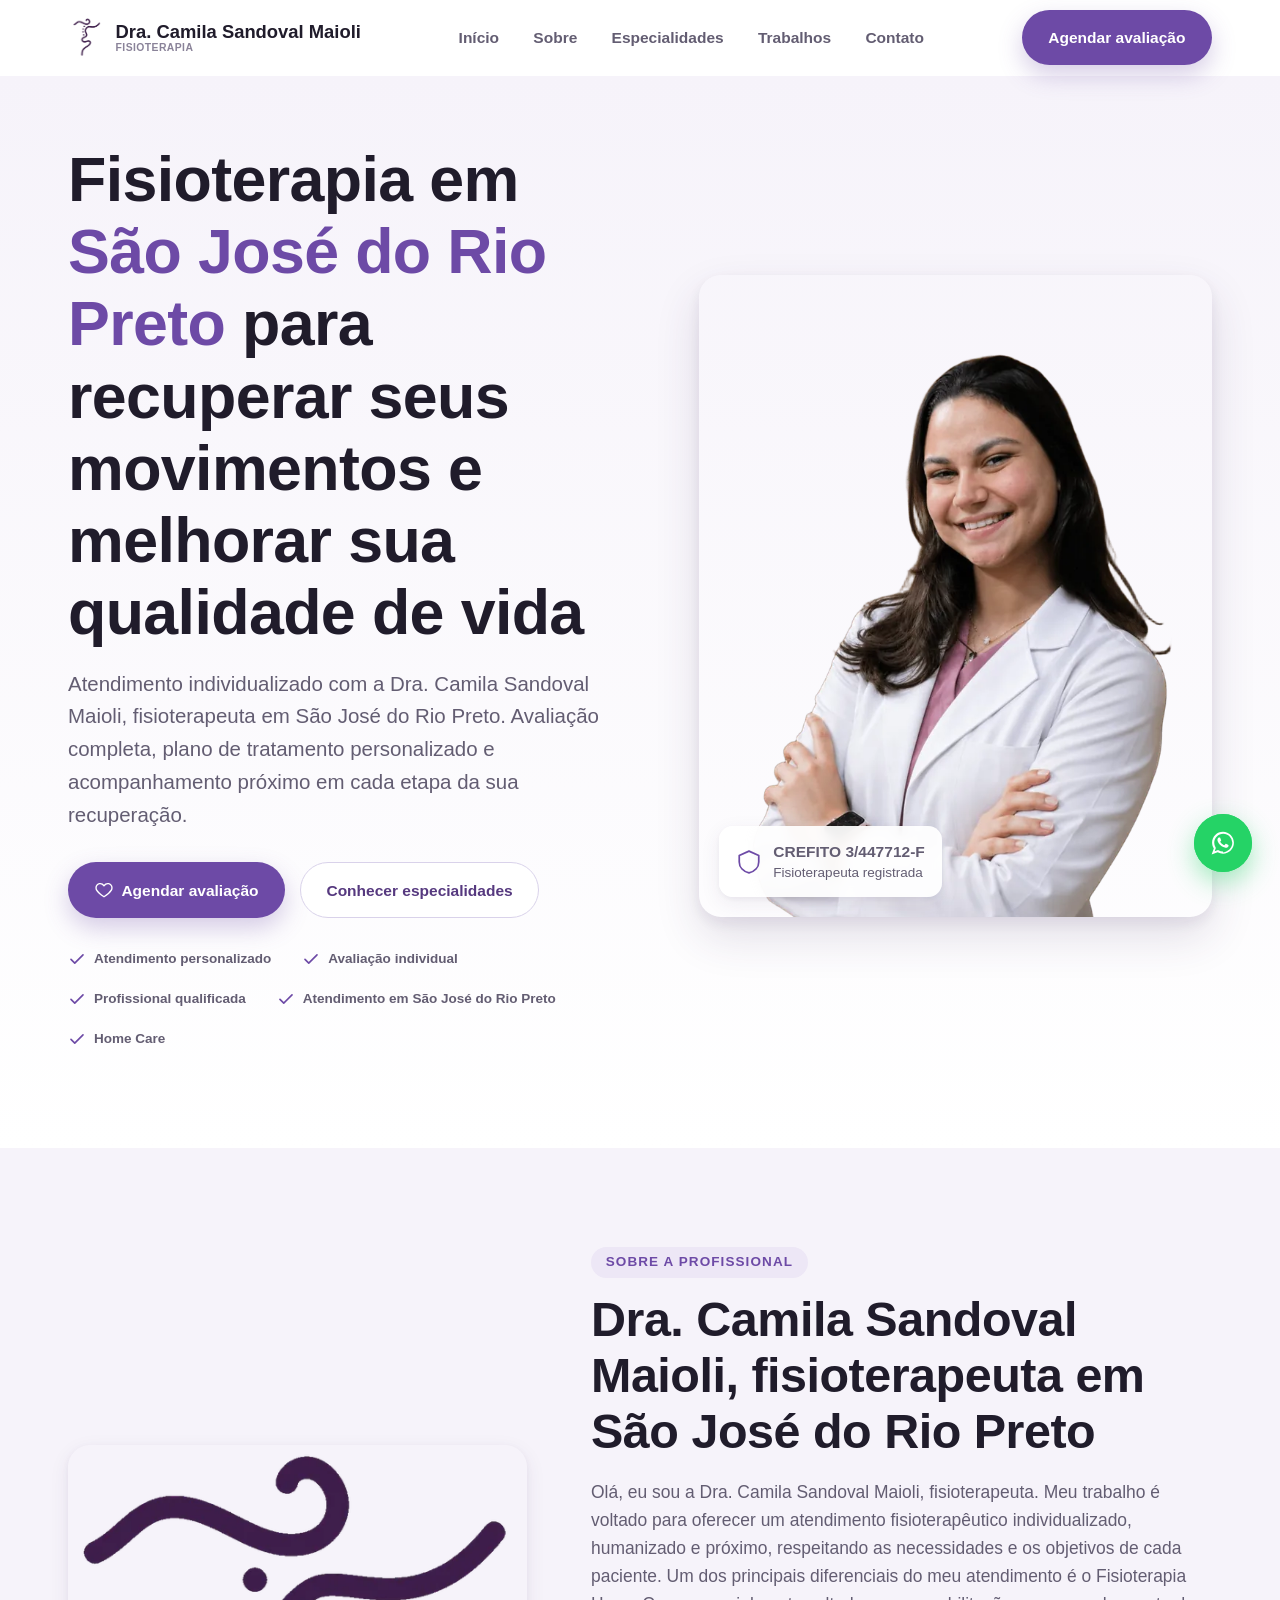
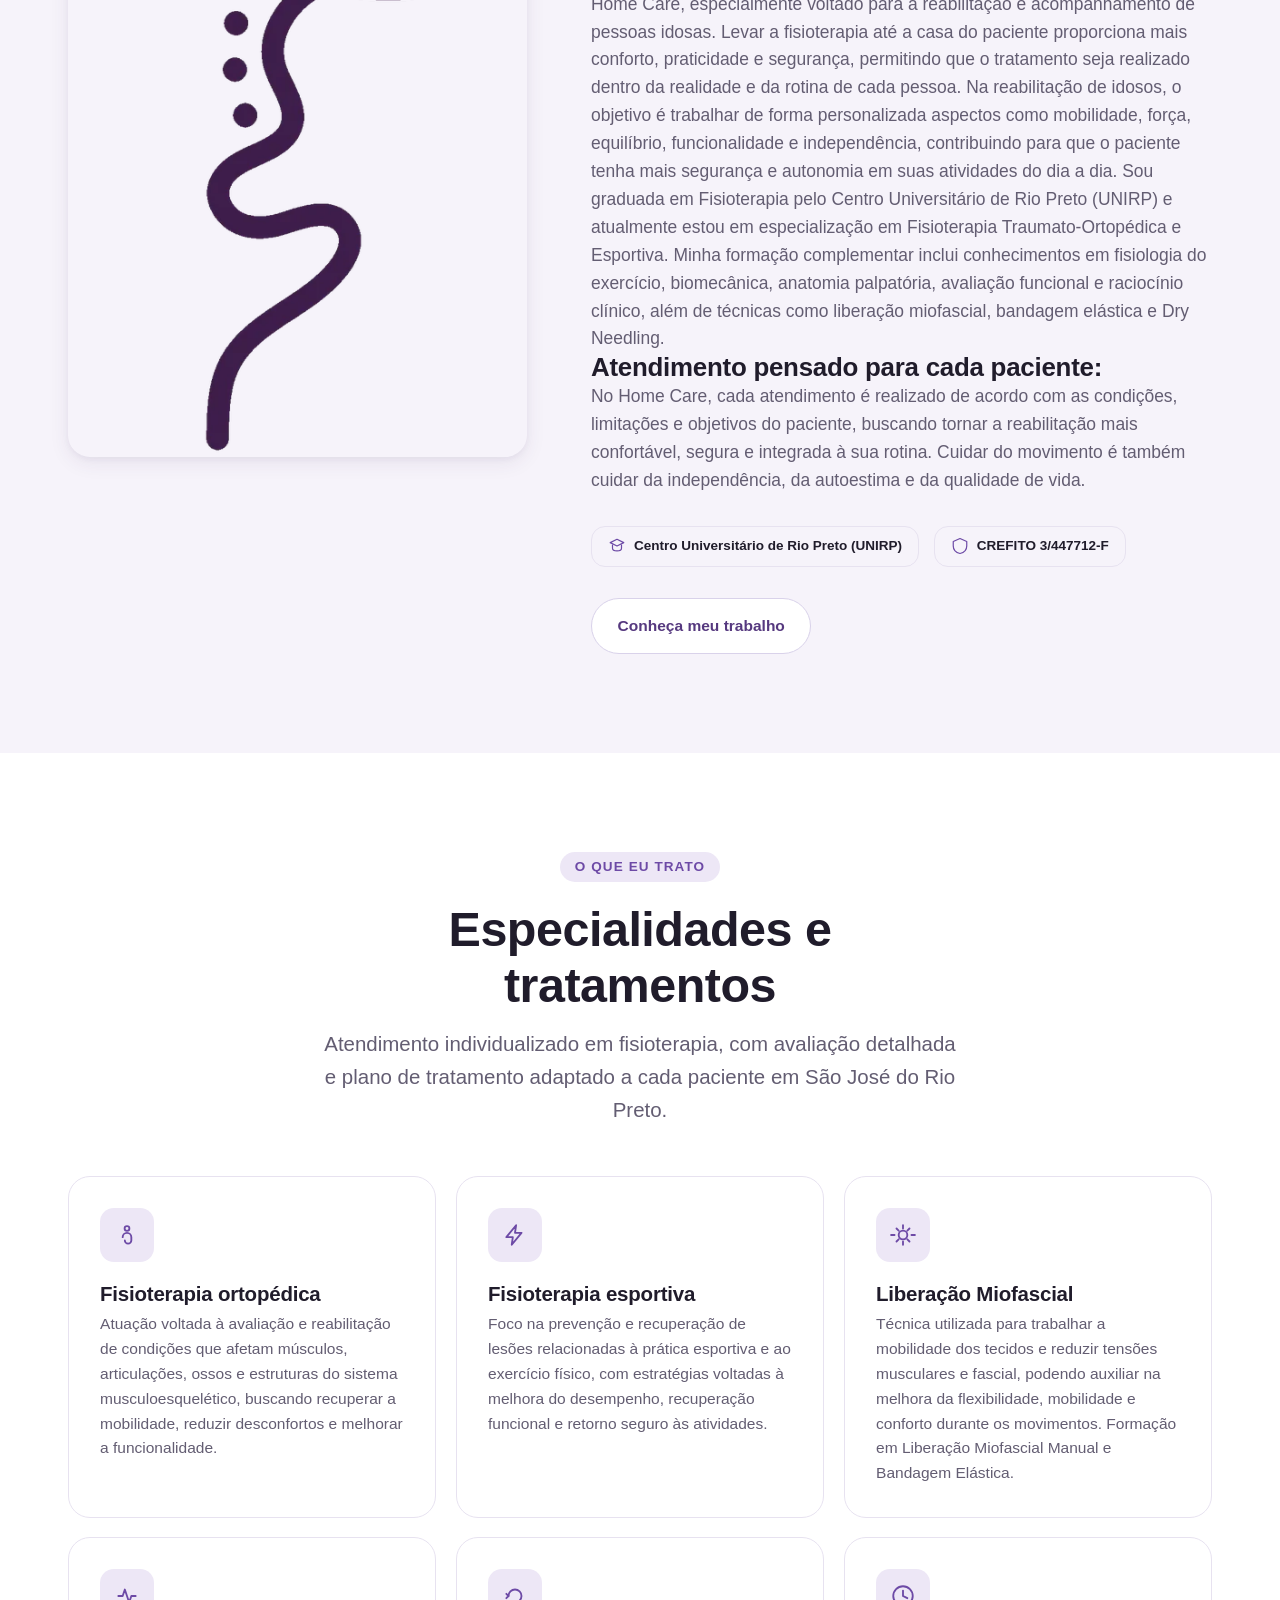
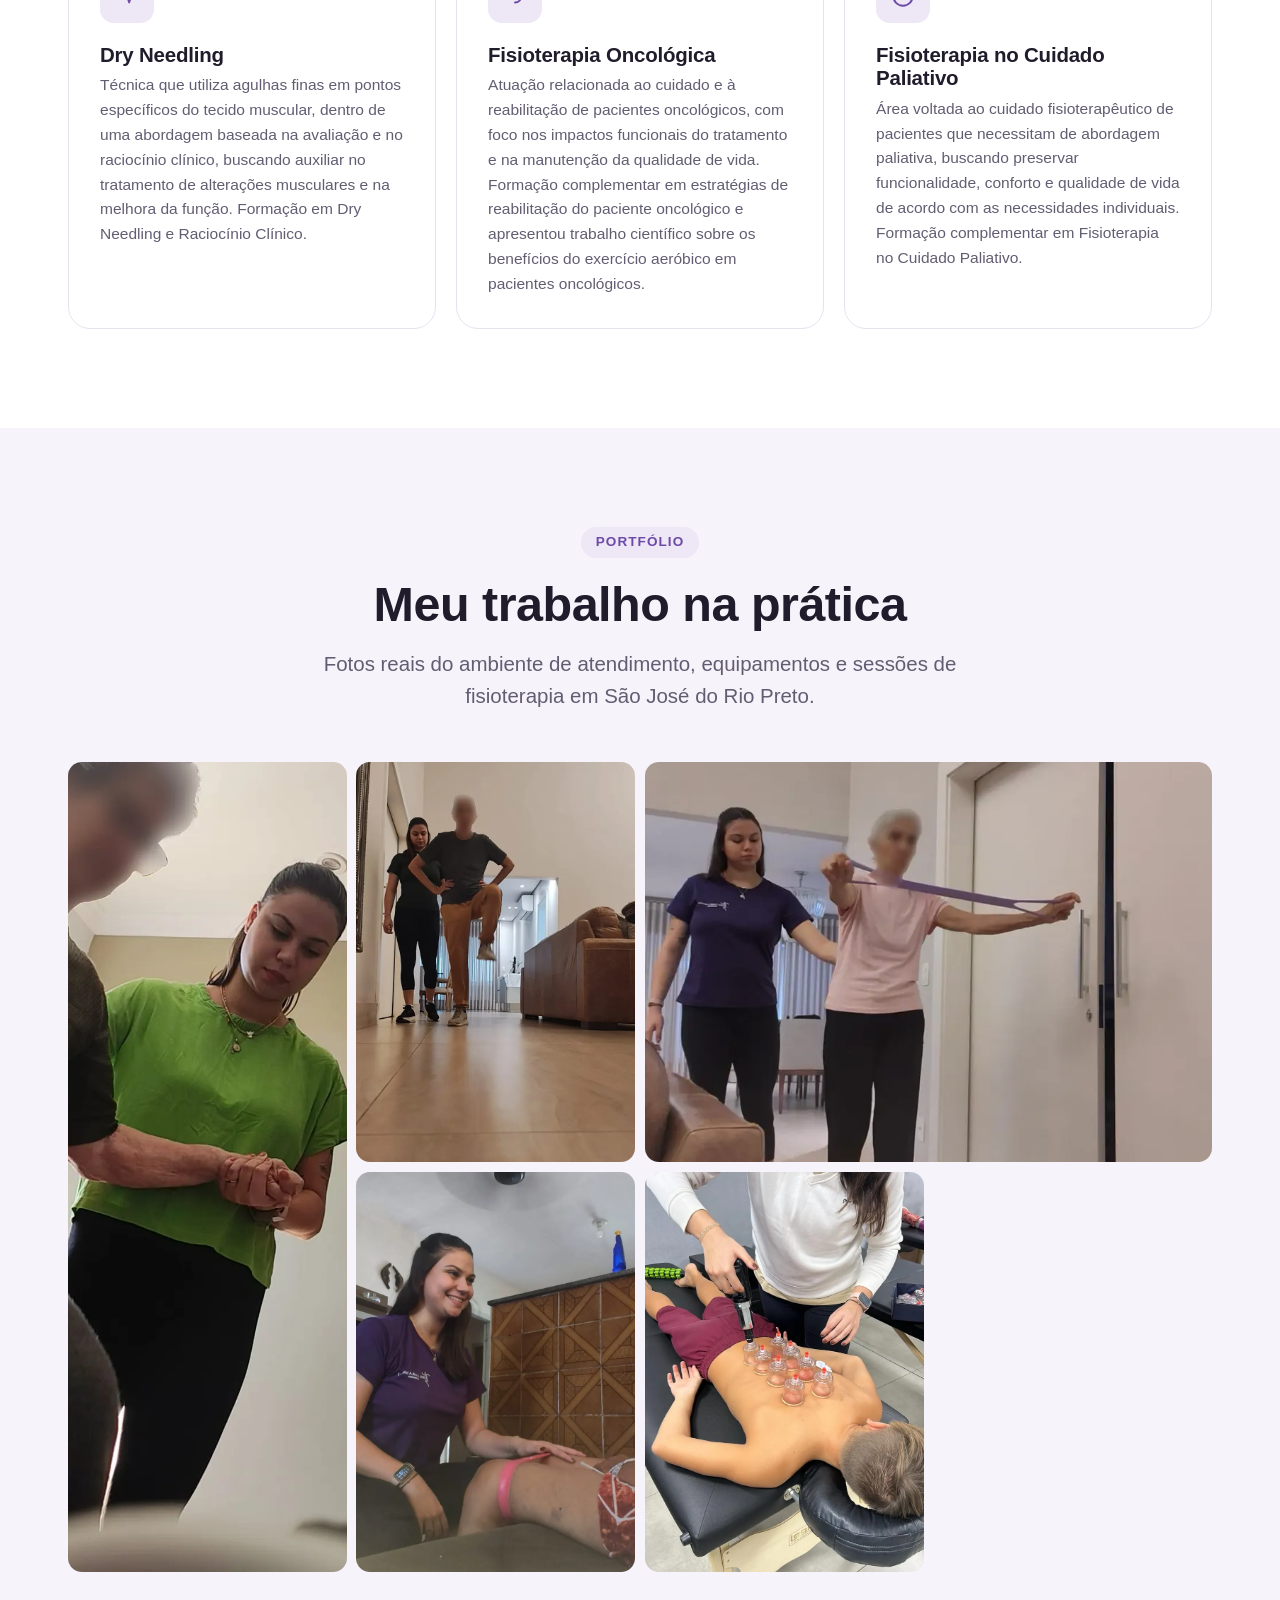
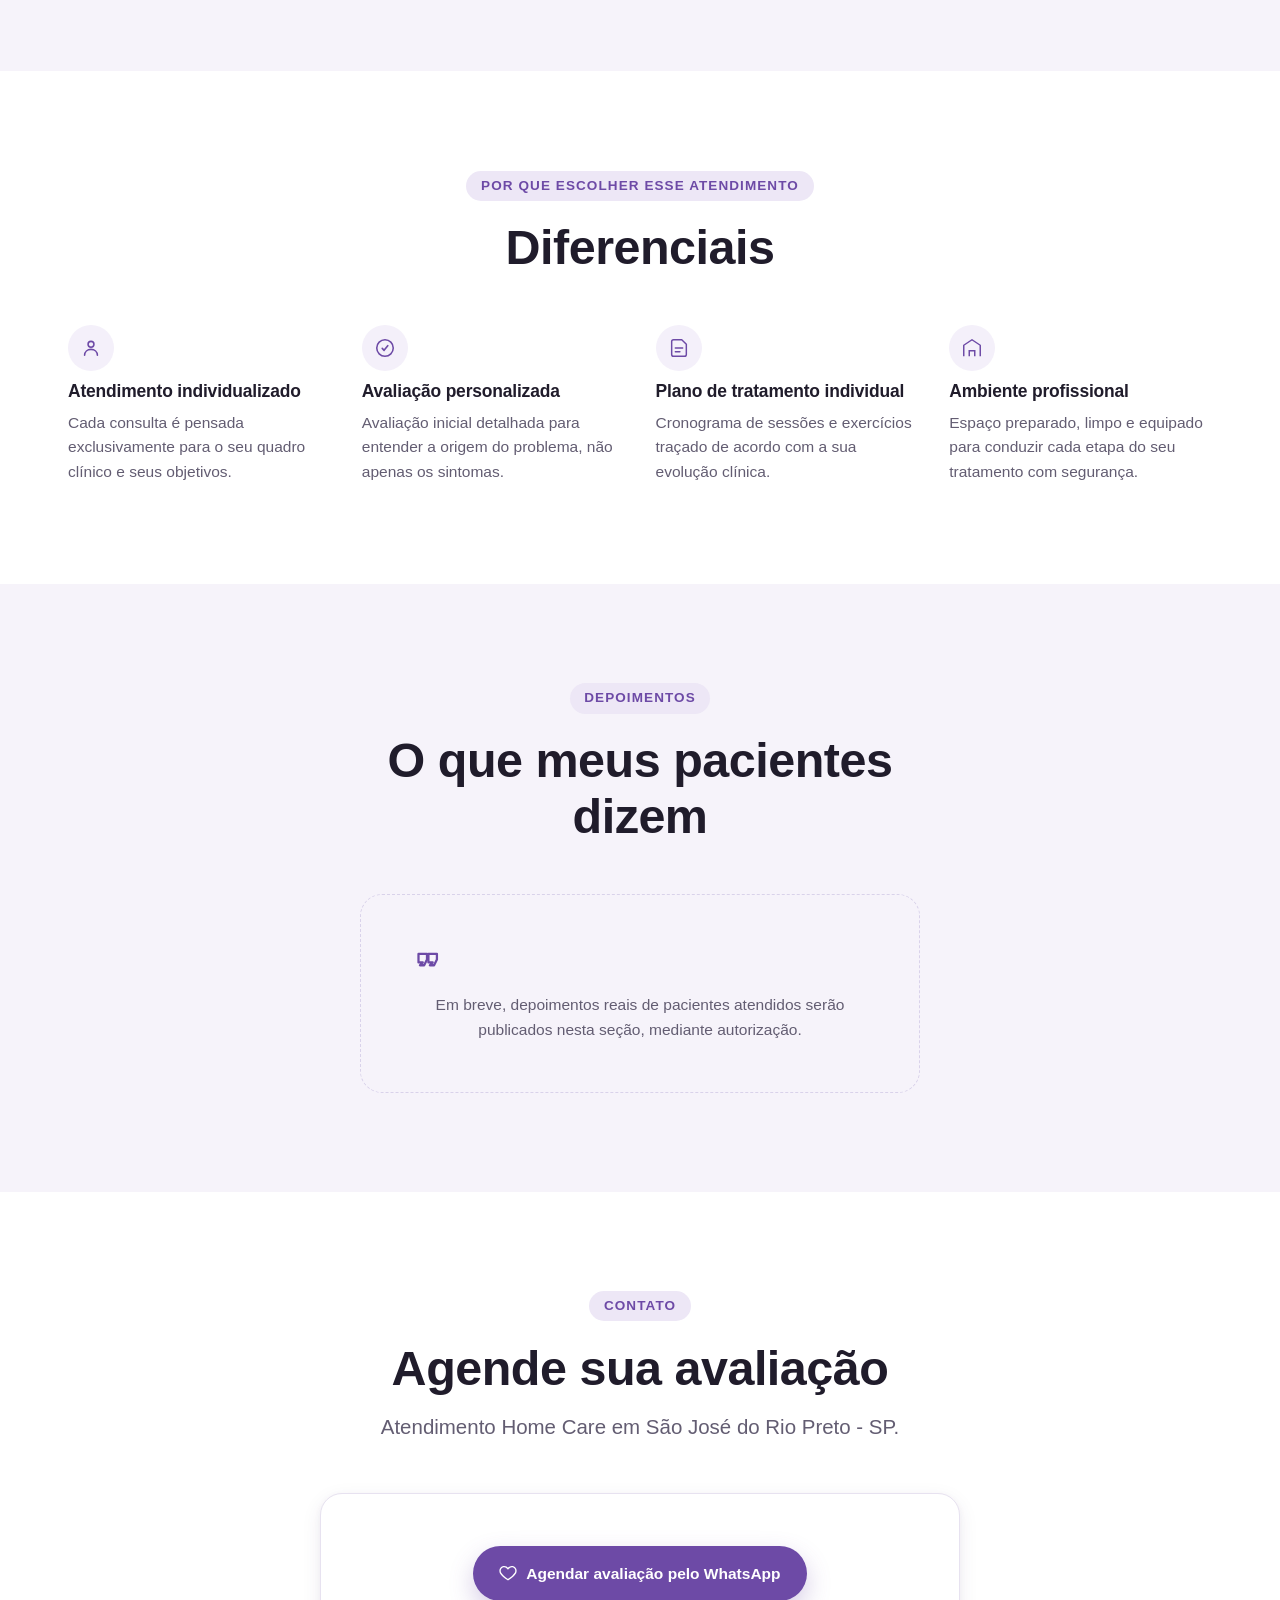
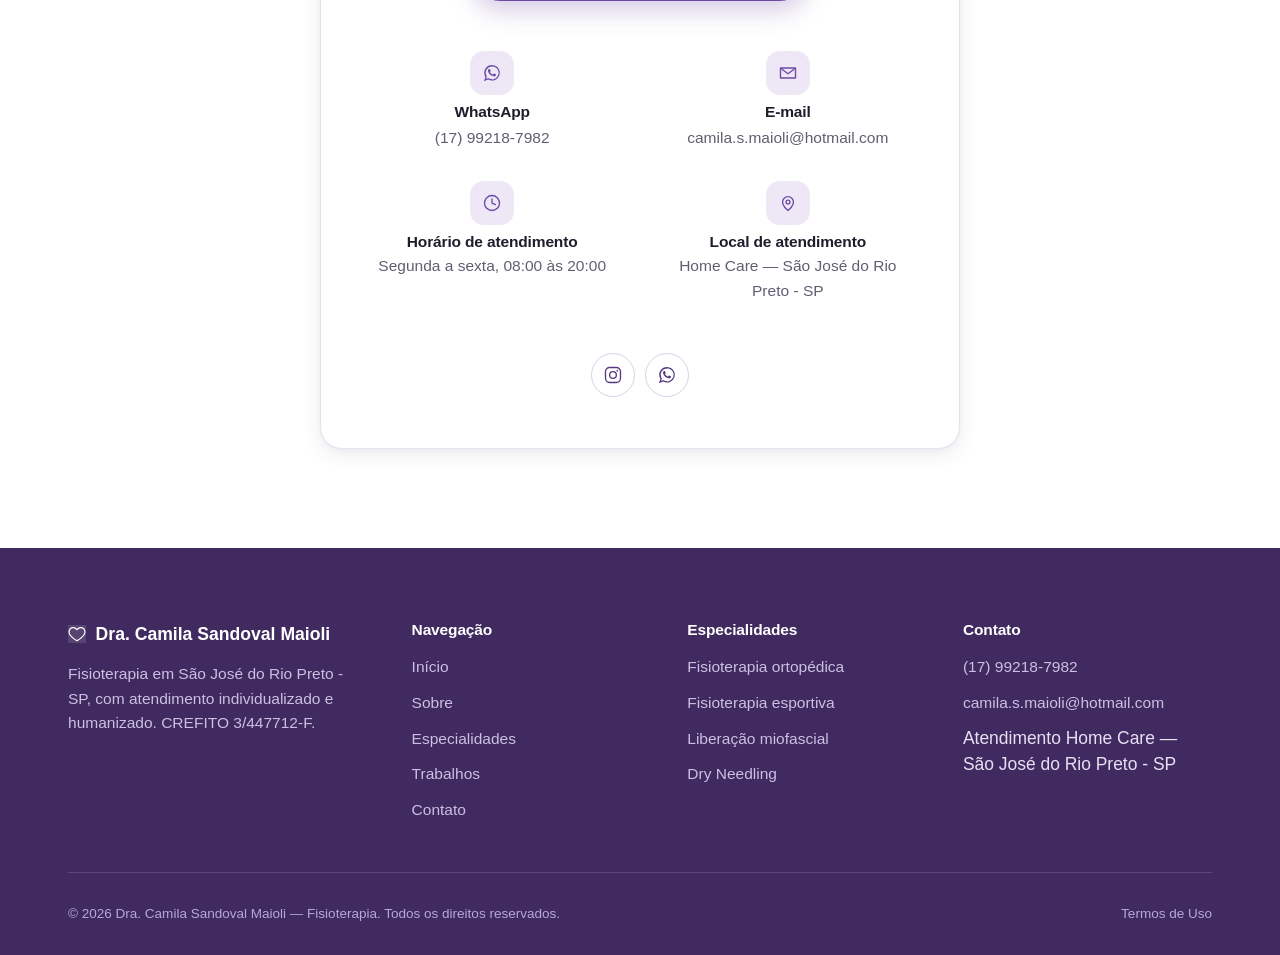
==== index.html @ e1544dad "deploy3" ====
<!DOCTYPE html>
<html lang="pt-BR">
<head>
<meta charset="UTF-8">
<meta name="viewport" content="width=device-width, initial-scale=1, viewport-fit=cover">

<title>Fisioterapeuta em São José do Rio Preto | Dra. Camila Sandoval Maioli</title>
<meta name="description" content="Fisioterapia em São José do Rio Preto com atendimento individualizado. Conheça as especialidades da Dra. Camila Sandoval Maioli — fisioterapia ortopédica, esportiva e reabilitação pós-operatória — e agende sua avaliação.">
<link rel="canonical" href="https://www.SEUDOMINIO.com.br/">
<meta name="robots" content="index, follow">
<meta name="author" content="Dra. Camila Sandoval Maioli">
<meta name="theme-color" content="#6d4aa6">

<!-- Open Graph -->
<meta property="og:type" content="website">
<meta property="og:locale" content="pt_BR">
<meta property="og:site_name" content="Dra. Camila Sandoval Maioli — Fisioterapia">
<meta property="og:title" content="Fisioterapeuta em São José do Rio Preto | Dra. Camila Sandoval Maioli">
<meta property="og:description" content="Fisioterapia em São José do Rio Preto com atendimento individualizado. Conheça as especialidades e agende sua avaliação.">
<meta property="og:url" content="https://www.SEUDOMINIO.com.br/">
<meta property="og:image" content="https://www.SEUDOMINIO.com.br/assets/img/og-cover.jpg">
<meta property="og:image:width" content="1200">
<meta property="og:image:height" content="630">

<!-- Twitter / X Card -->
<meta name="twitter:card" content="summary_large_image">
<meta name="twitter:title" content="Fisioterapeuta em São José do Rio Preto | Dra. Camila Sandoval Maioli">
<meta name="twitter:description" content="Fisioterapia em São José do Rio Preto com atendimento individualizado. Conheça as especialidades e agende sua avaliação.">
<meta name="twitter:image" content="https://www.SEUDOMINIO.com.br/assets/img/og-cover.jpg">

<!-- Favicon -->
<link rel="icon" type="image/svg+xml" href="./assets/logo.png">
<link rel="manifest" href="/site.webmanifest">

<link rel="preload" as="image" href="./img/logo.webp">
<link rel="stylesheet" href="/css/style.css">

<!-- JSON-LD: Local Business / Medical Business -->
<script type="application/ld+json">
{
  "@context": "https://schema.org",
  "@type": "MedicalBusiness",
  "name": "Dra. Camila Sandoval Maioli — Fisioterapia",
  "alternateName": "Camila Sandoval Maioli Fisioterapeuta",
  "description": "Fisioterapia Home Care em São José do Rio Preto - SP, com atendimento individualizado em domicílio, especializado em reabilitação ortopédica, esportiva e de idosos.",
  "url": "https://www.SEUDOMINIO.com.br/",
  "telephone": "+55-17-99218-7982",
  "email": "camila.s.maioli@hotmail.com",
  "priceRange": "$$",
  "image": [
    "https://www.SEUDOMINIO.com.br/assets/img/og-cover.jpg"
  ],
  "medicalSpecialty": "PhysicalTherapy",
  "address": {
    "@type": "PostalAddress",
    "addressLocality": "São José do Rio Preto",
    "addressRegion": "SP",
    "addressCountry": "BR"
  },
  "areaServed": {
    "@type": "City",
    "name": "São José do Rio Preto"
  },
  "openingHoursSpecification": [
    {
      "@type": "OpeningHoursSpecification",
      "dayOfWeek": ["Monday", "Tuesday", "Wednesday", "Thursday", "Friday"],
      "opens": "08:00",
      "closes": "18:00"
    }
  ],
  "sameAs": [
    "https://www.instagram.com/fisiocamilamaioli/"
  ],
  "founder": {
    "@type": "Person",
    "name": "Camila Sandoval Maioli",
    "jobTitle": "Fisioterapeuta",
    "hasCredential": "CREFITO 3/447712-F"
  }
}
</script>
</head>
<body>
<a class="skip-link" href="#conteudo-principal">Pular para o conteúdo principal</a>

<!-- =====================================================================
     HEADER / NAV
     ===================================================================== -->
<header class="site-header" id="topo">
  <div class="container nav">
    <a href="#inicio" class="brand" aria-label="Dra. Camila Sandoval Maioli — página inicial">
      <span class="brand-mark" aria-hidden="true">
        <img src="./img/logo.webp" width="1200" height="675" alt="" loading="eager" decoding="async">
      </span>
      <span class="brand-text">
        <span>Dra. Camila Sandoval Maioli</span>
        <small>Fisioterapia</small>
      </span>
    </a>

    <nav id="menu-principal" class="nav-links" aria-label="Navegação principal">
      <a href="#inicio">Início</a>
      <a href="#sobre">Sobre</a>
      <a href="#especialidades">Especialidades</a>
      <a href="#trabalhos">Trabalhos</a>
      <a href="#contato">Contato</a>
    </nav>

    <div class="nav-actions">
      <a class="btn btn-primary desktop-only nav-cta" href="#contato" data-cta="menu-desktop">Agendar avaliação</a>
      <button class="nav-toggle" type="button" aria-expanded="false" aria-controls="menu-principal" aria-label="Abrir menu de navegação">
        <span class="nav-toggle-bar bar-1"></span>
        <span class="nav-toggle-bar bar-2"></span>
        <span class="nav-toggle-bar bar-3"></span>
      </button>
    </div>
  </div>
</header>

<main id="conteudo-principal">

  <!-- ===================================================================
       HERO
       =================================================================== -->
  <section class="hero" id="inicio" aria-label="Apresentação">
    <div class="container hero-grid">
      <div class="hero-content">
        <h1>Fisioterapia em <span class="accent">São José do Rio Preto</span> para recuperar seus movimentos e melhorar sua qualidade de vida</h1>
        <p class="hero-lede">
          Atendimento individualizado com a Dra. Camila Sandoval Maioli, fisioterapeuta em São José do Rio Preto.
          Avaliação completa, plano de tratamento personalizado e acompanhamento próximo em cada etapa da sua recuperação.
        </p>
        <div class="hero-ctas">
          <a class="btn btn-primary" href="https://wa.me/5517992187982?text=Ol%C3%A1%2C%20Dra.%20Camila%20Sandoval%20Maioli!%20Encontrei%20seu%20site%20pelo%20Google%20e%20gostaria%20de%20saber%20mais%20sobre%20uma%20avalia%C3%A7%C3%A3o%20de%20fisioterapia." target="_blank" rel="noopener" data-cta="hero-agendar">
            <svg width="18" height="18" viewBox="0 0 24 24" fill="none" aria-hidden="true"><path d="M12 21s-7.5-4.6-10-9.1C.5 8.1 2 4.5 5.6 3.6 8 3 10.3 4 12 6.3 13.7 4 16 3 18.4 3.6 22 4.5 23.5 8.1 22 11.9 19.5 16.4 12 21 12 21Z" stroke="currentColor" stroke-width="1.8" stroke-linejoin="round"/></svg>
            Agendar avaliação
          </a>
          <a class="btn btn-secondary" href="#especialidades" data-cta="hero-especialidades">Conhecer especialidades</a>
        </div>
        <ul class="trust-list" role="list">
          <li class="trust-item">
            <svg width="18" height="18" viewBox="0 0 24 24" fill="none" aria-hidden="true"><path d="M4 12.6 9 17.5 20 6.5" stroke="currentColor" stroke-width="2.2" stroke-linecap="round" stroke-linejoin="round"/></svg>
            Atendimento personalizado
          </li>
          <li class="trust-item">
            <svg width="18" height="18" viewBox="0 0 24 24" fill="none" aria-hidden="true"><path d="M4 12.6 9 17.5 20 6.5" stroke="currentColor" stroke-width="2.2" stroke-linecap="round" stroke-linejoin="round"/></svg>
            Avaliação individual
          </li>
          <li class="trust-item">
            <svg width="18" height="18" viewBox="0 0 24 24" fill="none" aria-hidden="true"><path d="M4 12.6 9 17.5 20 6.5" stroke="currentColor" stroke-width="2.2" stroke-linecap="round" stroke-linejoin="round"/></svg>
            Profissional qualificada
          </li>
          <li class="trust-item">
            <svg width="18" height="18" viewBox="0 0 24 24" fill="none" aria-hidden="true"><path d="M4 12.6 9 17.5 20 6.5" stroke="currentColor" stroke-width="2.2" stroke-linecap="round" stroke-linejoin="round"/></svg>
            Atendimento em São José do Rio Preto
          </li>
            <li class="trust-item">
            <svg width="18" height="18" viewBox="0 0 24 24" fill="none" aria-hidden="true"><path d="M4 12.6 9 17.5 20 6.5" stroke="currentColor" stroke-width="2.2" stroke-linecap="round" stroke-linejoin="round"/></svg>
            Home Care
          </li>
        </ul>
      </div>

      <div class="hero-media">
        <img src="./img/dra_camila.webp" srcset="./img/dra_camila-700w.webp 700w, ./img/dra_camila.webp 1086w" sizes="(max-width: 900px) 460px, 600px" width="1086" height="1192" alt="Dra. Camila Sandoval Maioli, fisioterapeuta em São José do Rio Preto" loading="eager" fetchpriority="high" decoding="async">
        <div class="hero-media-badge">
          <svg width="26" height="26" viewBox="0 0 24 24" fill="none" aria-hidden="true"><path d="M12 2 3 6v6c0 5 3.8 8.7 9 10 5.2-1.3 9-5 9-10V6l-9-4Z" stroke="currentColor" stroke-width="1.6" stroke-linejoin="round"/></svg>
          <span>
            <strong>CREFITO 3/447712-F</strong>
            <span>Fisioterapeuta registrada</span>
          </span>
        </div>
      </div>
    </div>
  </section>

  <!-- ===================================================================
       SOBRE
       =================================================================== -->
  <section class="section-pad bg-alt" id="sobre" aria-label="Sobre a fisioterapeuta">
    <div class="container about-grid">
        <div class="about-media">
          <img src="./img/logo.webp" width="1200" height="675" alt="Dra. Camila Sandoval Maioli, fisioterapeuta em atendimento" loading="lazy" decoding="async">
        </div>

      <div class="about-content">
        <span class="eyebrow">Sobre a profissional</span>
        <h2>Dra. Camila Sandoval Maioli, fisioterapeuta em São José do Rio Preto</h2>
        <p>
   Olá, eu sou a Dra. Camila Sandoval Maioli, fisioterapeuta.

Meu trabalho é voltado para oferecer um atendimento fisioterapêutico individualizado, humanizado e próximo, respeitando as necessidades e os objetivos de cada paciente.

Um dos principais diferenciais do meu atendimento é o Fisioterapia Home Care, especialmente voltado para a reabilitação e acompanhamento de pessoas idosas. Levar a fisioterapia até a casa do paciente proporciona mais conforto, praticidade e segurança, permitindo que o tratamento seja realizado dentro da realidade e da rotina de cada pessoa.

Na reabilitação de idosos, o objetivo é trabalhar de forma personalizada aspectos como mobilidade, força, equilíbrio, funcionalidade e independência, contribuindo para que o paciente tenha mais segurança e autonomia em suas atividades do dia a dia.

Sou graduada em Fisioterapia pelo Centro Universitário de Rio Preto (UNIRP) e atualmente estou em especialização em Fisioterapia Traumato-Ortopédica e Esportiva. Minha formação complementar inclui conhecimentos em fisiologia do exercício, biomecânica, anatomia palpatória, avaliação funcional e raciocínio clínico, além de técnicas como liberação miofascial, bandagem elástica e Dry Needling.
        </p>

        <h3>
       Atendimento pensado para cada paciente:
        </h3>

        <p>
            No Home Care, cada atendimento é realizado de acordo com as condições, limitações e objetivos do paciente, buscando tornar a reabilitação mais confortável, segura e integrada à sua rotina.

Cuidar do movimento é também cuidar da independência, da autoestima e da qualidade de vida.
        </p>

        <ul class="about-credentials" role="list">
          <li class="credential-chip">
            <svg width="18" height="18" viewBox="0 0 24 24" fill="none" aria-hidden="true"><path d="M12 3 3 7.5 12 12l9-4.5L12 3Z" stroke="currentColor" stroke-width="1.6" stroke-linejoin="round"/><path d="M6 10v5c0 2 2.7 3.5 6 3.5s6-1.5 6-3.5v-5" stroke="currentColor" stroke-width="1.6"/></svg>
            Centro Universitário de Rio Preto (UNIRP) 
          </li>
          <li class="credential-chip">
            <svg width="18" height="18" viewBox="0 0 24 24" fill="none" aria-hidden="true"><path d="M12 2 3 6v6c0 5 3.8 8.7 9 10 5.2-1.3 9-5 9-10V6l-9-4Z" stroke="currentColor" stroke-width="1.6" stroke-linejoin="round"/></svg>
            CREFITO 3/447712-F
          </li>
        </ul>

        <a class="btn btn-secondary" href="#trabalhos">Conheça meu trabalho</a>
      </div>
    </div>
  </section>

  <!-- ===================================================================
       ESPECIALIDADES
       =================================================================== -->
  <!--
    Mantenha somente as especialidades realmente oferecidas.
    Remova ou edite os cards abaixo conforme os serviços reais da clínica.
  -->
  <section class="section-pad" id="especialidades" aria-label="Especialidades e tratamentos">
    <div class="container">
      <div class="section-head center">
        <span class="eyebrow">O que eu trato</span>
        <h2>Especialidades e tratamentos</h2>
        <p>Atendimento individualizado em fisioterapia, com avaliação detalhada e plano de tratamento adaptado a cada paciente em São José do Rio Preto.</p>
      </div>

      <div class="specialty-grid">
        <article class="specialty-card">
          <div class="specialty-icon" aria-hidden="true">
            <svg width="26" height="26" viewBox="0 0 24 24" fill="none"><path d="M8 14a4 4 0 0 1 4-4h0a4 4 0 0 1 4 4v3a3 3 0 0 1-6 0" stroke="currentColor" stroke-width="1.7" stroke-linecap="round"/><circle cx="12" cy="6" r="2.2" stroke="currentColor" stroke-width="1.7"/></svg>
          </div>
          <h3>Fisioterapia ortopédica</h3>
          <p>Atuação voltada à avaliação e reabilitação de condições que afetam músculos, articulações, ossos e estruturas do sistema musculoesquelético, buscando recuperar a mobilidade, reduzir desconfortos e melhorar a funcionalidade.</p>
        </article>

        <article class="specialty-card">
          <div class="specialty-icon" aria-hidden="true">
            <svg width="26" height="26" viewBox="0 0 24 24" fill="none"><path d="M13 3 4 14h6l-1 7 9-11h-6l1-7Z" stroke="currentColor" stroke-width="1.7" stroke-linejoin="round"/></svg>
          </div>
          <h3>Fisioterapia esportiva</h3>
          <p>Foco na prevenção e recuperação de lesões relacionadas à prática esportiva e ao exercício físico, com estratégias voltadas à melhora do desempenho, recuperação funcional e retorno seguro às atividades.</p>
        </article>

        <article class="specialty-card">
          <div class="specialty-icon" aria-hidden="true">
            <svg width="26" height="26" viewBox="0 0 24 24" fill="none"><path d="M12 3v3M12 18v3M4.2 12H1M23 12h-3.2M6 6l2 2M18 6l-2 2M6 18l2-2M18 18l-2-2" stroke="currentColor" stroke-width="1.7" stroke-linecap="round"/><circle cx="12" cy="12" r="4" stroke="currentColor" stroke-width="1.7"/></svg>
          </div>
          <h3>Liberação Miofascial</h3>
          <p>Técnica utilizada para trabalhar a mobilidade dos tecidos e reduzir tensões musculares e fascial, podendo auxiliar na melhora da flexibilidade, mobilidade e conforto durante os movimentos. Formação em Liberação Miofascial Manual e Bandagem Elástica.</p>
        </article>

        <article class="specialty-card">
          <div class="specialty-icon" aria-hidden="true">
            <svg width="26" height="26" viewBox="0 0 24 24" fill="none"><path d="M4 12h4l2-6 4 12 2-6h4" stroke="currentColor" stroke-width="1.7" stroke-linecap="round" stroke-linejoin="round"/></svg>
          </div>
          <h3>Dry Needling</h3>
          <p>Técnica que utiliza agulhas finas em pontos específicos do tecido muscular, dentro de uma abordagem baseada na avaliação e no raciocínio clínico, buscando auxiliar no tratamento de alterações musculares e na melhora da função. Formação em Dry Needling e Raciocínio Clínico.</p>
        </article>

        <article class="specialty-card">
          <div class="specialty-icon" aria-hidden="true">
            <svg width="26" height="26" viewBox="0 0 24 24" fill="none"><path d="M6 12c0-3.3 2.7-6 6-6s6 2.7 6 6-2.7 6-6 6" stroke="currentColor" stroke-width="1.7" stroke-linecap="round"/><path d="M6 12l-2 2m2-2-2-2" stroke="currentColor" stroke-width="1.7" stroke-linecap="round" stroke-linejoin="round"/></svg>
          </div>
          <h3>Fisioterapia Oncológica</h3>
          <p>Atuação relacionada ao cuidado e à reabilitação de pacientes oncológicos, com foco nos impactos funcionais do tratamento e na manutenção da qualidade de vida. Formação complementar em estratégias de reabilitação do paciente oncológico e apresentou trabalho científico sobre os benefícios do exercício aeróbico em pacientes oncológicos.</p>
        </article>

        <article class="specialty-card">
          <div class="specialty-icon" aria-hidden="true">
            <svg width="26" height="26" viewBox="0 0 24 24" fill="none"><circle cx="12" cy="12" r="9" stroke="currentColor" stroke-width="1.7"/><path d="M12 7v5l4 2" stroke="currentColor" stroke-width="1.7" stroke-linecap="round"/></svg>
          </div>
          <h3>Fisioterapia no Cuidado Paliativo</h3>
          <p>Área voltada ao cuidado fisioterapêutico de pacientes que necessitam de abordagem paliativa, buscando preservar funcionalidade, conforto e qualidade de vida de acordo com as necessidades individuais. Formação complementar em Fisioterapia no Cuidado Paliativo.</p>
        </article>
      </div>
    </div>
  </section>

  <!-- ===================================================================
       TRABALHOS / PORTFÓLIO
       =================================================================== -->
  <section class="section-pad bg-alt" id="trabalhos" aria-label="Trabalhos e atendimentos">
    <div class="container">
      <div class="section-head center">
        <span class="eyebrow">Portfólio</span>
        <h2>Meu trabalho na prática</h2>
        <p>Fotos reais do ambiente de atendimento, equipamentos e sessões de fisioterapia em São José do Rio Preto.</p>
      </div>

      <div class="gallery-grid">
        <button class="gallery-item tall" type="button" data-lightbox-index="0" aria-label="Ampliar imagem: Sala de atendimento de fisioterapia em São José do Rio Preto">
          <img src="./img/camila_1.webp" width="787" height="1400" alt="Sala de atendimento de fisioterapia em São José do Rio Preto" loading="lazy" decoding="async">
          <span class="gallery-caption">Sala de atendimento em São José do Rio Preto</span>
        </button>

        <button class="gallery-item" type="button" data-lightbox-index="1" aria-label="Ampliar imagem: Sessão de fisioterapia ortopédica">
          <img src="./img/camila_2.webp" width="787" height="1400" alt="Sessão de fisioterapia ortopédica" loading="lazy" decoding="async">
          <span class="gallery-caption">Sessão de fisioterapia ortopédica</span>
        </button>

        <button class="gallery-item wide" type="button" data-lightbox-index="2" aria-label="Ampliar imagem: Exercícios de reabilitação funcional">
          <img src="./img/camila_3.webp" width="788" height="1400" alt="Exercícios de reabilitação funcional" loading="lazy" decoding="async">
          <span class="gallery-caption">Exercícios de reabilitação funcional</span>
        </button>

        <button class="gallery-item" type="button" data-lightbox-index="3" aria-label="Ampliar imagem: Equipamentos de fisioterapia">
          <img src="./img/camila_4.webp" width="787" height="1400" alt="Equipamentos utilizados nos atendimentos de fisioterapia" loading="lazy" decoding="async">
          <span class="gallery-caption">Equipamentos de fisioterapia</span>
        </button>

        <button class="gallery-item" type="button" data-lightbox-index="4" aria-label="Ampliar imagem: Atendimento de fisioterapia esportiva">
          <img src="./img/camila_5.webp" width="788" height="1400" alt="Atendimento de fisioterapia esportiva em São José do Rio Preto" loading="lazy" decoding="async">
          <span class="gallery-caption">Fisioterapia esportiva</span>
        </button>

        <button class="gallery-item" type="button" data-lightbox-index="5" aria-label="Ampliar imagem: Recepção da clínica">
          <img src="./img/camila_6.webp" width="652" height="1367" alt="Recepção do consultório de fisioterapia" loading="lazy" decoding="async">
          <span class="gallery-caption">Ambiente do consultório</span>
        </button>
      </div>
    </div>
  </section>

  <!-- ===================================================================
       DIFERENCIAIS
       =================================================================== -->
  <section class="section-pad" aria-label="Diferenciais do atendimento">
    <div class="container">
      <div class="section-head center">
        <span class="eyebrow">Por que escolher esse atendimento</span>
        <h2>Diferenciais</h2>
      </div>

      <div class="diff-grid">
        <div class="diff-item">
          <div class="diff-icon" aria-hidden="true">
            <svg width="22" height="22" viewBox="0 0 24 24" fill="none"><circle cx="12" cy="8" r="3.2" stroke="currentColor" stroke-width="1.7"/><path d="M5 20c0-4 3.1-6.5 7-6.5s7 2.5 7 6.5" stroke="currentColor" stroke-width="1.7" stroke-linecap="round"/></svg>
          </div>
          <h3>Atendimento individualizado</h3>
          <p>Cada consulta é pensada exclusivamente para o seu quadro clínico e seus objetivos.</p>
        </div>

        <div class="diff-item">
          <div class="diff-icon" aria-hidden="true">
            <svg width="22" height="22" viewBox="0 0 24 24" fill="none"><path d="M9 12.5 11 14.5 15 9.5" stroke="currentColor" stroke-width="1.8" stroke-linecap="round" stroke-linejoin="round"/><circle cx="12" cy="12" r="9" stroke="currentColor" stroke-width="1.7"/></svg>
          </div>
          <h3>Avaliação personalizada</h3>
          <p>Avaliação inicial detalhada para entender a origem do problema, não apenas os sintomas.</p>
        </div>

        <div class="diff-item">
          <div class="diff-icon" aria-hidden="true">
            <svg width="22" height="22" viewBox="0 0 24 24" fill="none"><path d="M4 19V5a2 2 0 0 1 2-2h9l5 5v11a2 2 0 0 1-2 2H6a2 2 0 0 1-2-2Z" stroke="currentColor" stroke-width="1.6" stroke-linejoin="round"/><path d="M8 12h8M8 16h5" stroke="currentColor" stroke-width="1.6" stroke-linecap="round"/></svg>
          </div>
          <h3>Plano de tratamento individual</h3>
          <p>Cronograma de sessões e exercícios traçado de acordo com a sua evolução clínica.</p>
        </div>

        <div class="diff-item">
          <div class="diff-icon" aria-hidden="true">
            <svg width="22" height="22" viewBox="0 0 24 24" fill="none"><path d="M3 21V9l9-6 9 6v12" stroke="currentColor" stroke-width="1.6" stroke-linejoin="round"/><path d="M9 21v-6h6v6" stroke="currentColor" stroke-width="1.6"/></svg>
          </div>
          <h3>Ambiente profissional</h3>
          <p>Espaço preparado, limpo e equipado para conduzir cada etapa do seu tratamento com segurança.</p>
        </div>
      </div>
    </div>
  </section>

  <!-- ===================================================================
       DEPOIMENTOS
       =================================================================== -->
  <!--
    Só publique depoimentos reais e autorizados pelos pacientes.
    Enquanto não houver depoimentos, a seção abaixo fica no estado "em preparação".
    Para publicar um depoimento real, duplique o bloco comentado ".testimonial-card".
  -->
  <section class="section-pad bg-alt" id="depoimentos" aria-label="Depoimentos de pacientes">
    <div class="container">
      <div class="section-head center">
        <span class="eyebrow">Depoimentos</span>
        <h2>O que meus pacientes dizem</h2>
      </div>

      <!--
      <div class="testimonial-grid">
        <article class="testimonial-card">
          <div class="testimonial-stars" aria-label="Avaliação 5 de 5 estrelas">★★★★★</div>
          <p>"[Depoimento real do paciente, com autorização de uso.]"</p>
          <p class="testimonial-name">— [Nome ou iniciais autorizadas]</p>
        </article>
      </div>
      -->

      <div class="testimonials-empty">
        <svg width="34" height="34" viewBox="0 0 24 24" fill="none" aria-hidden="true"><path d="M7 15h3l2-4V7H6v6h3l-2 2Z" stroke="currentColor" stroke-width="1.6" stroke-linejoin="round"/><path d="M14 15h3l2-4V7h-6v6h3l-2 2Z" stroke="currentColor" stroke-width="1.6" stroke-linejoin="round"/></svg>
        <p>Em breve, depoimentos reais de pacientes atendidos serão publicados nesta seção, mediante autorização.</p>
      </div>
    </div>
  </section>

  <!-- ===================================================================
       CONTATO
       =================================================================== -->
  <section class="section-pad" id="contato" aria-label="Contato e agendamento">
    <div class="container">
      <div class="section-head center">
        <span class="eyebrow">Contato</span>
        <h2>Agende sua avaliação</h2>
        <p>Atendimento Home Care em São José do Rio Preto - SP.</p>
      </div>

      <div class="contact-card">
        <a class="btn btn-primary" href="https://wa.me/5517992187982?text=Ol%C3%A1%2C%20Dra.%20Camila%20Sandoval%20Maioli!%20Encontrei%20seu%20site%20pelo%20Google%20e%20gostaria%20de%20saber%20mais%20sobre%20uma%20avalia%C3%A7%C3%A3o%20de%20fisioterapia." target="_blank" rel="noopener" data-cta="contato-agendar">
          <svg width="18" height="18" viewBox="0 0 24 24" fill="none" aria-hidden="true"><path d="M12 21s-7.5-4.6-10-9.1C.5 8.1 2 4.5 5.6 3.6 8 3 10.3 4 12 6.3 13.7 4 16 3 18.4 3.6 22 4.5 23.5 8.1 22 11.9 19.5 16.4 12 21 12 21Z" stroke="currentColor" stroke-width="1.8" stroke-linejoin="round"/></svg>
          Agendar avaliação pelo WhatsApp
        </a>

        <div class="contact-info-list">
          <div class="contact-info-item">
            <div class="contact-info-icon" aria-hidden="true">
              <svg width="20" height="20" viewBox="0 0 32 32" fill="currentColor"><path d="M16.001 3C9.11 3 3.52 8.59 3.52 15.48c0 2.5.72 4.83 1.96 6.79L3 29l6.9-2.42a12.4 12.4 0 0 0 6.1 1.6h.01c6.89 0 12.48-5.59 12.48-12.48C28.49 8.79 22.9 3 16 3Zm0 22.72h-.01a10.2 10.2 0 0 1-5.22-1.43l-.37-.22-3.87 1.36 1.28-3.83-.24-.39a10.16 10.16 0 0 1-1.57-5.43c0-5.67 4.62-10.29 10.31-10.29 2.75 0 5.34 1.07 7.29 3.02a10.2 10.2 0 0 1 3.02 7.28c-.01 5.68-4.63 10.3-10.32 10.93v.0Zm5.65-7.72c-.31-.16-1.84-.9-2.12-1.01-.29-.1-.5-.16-.7.16-.21.31-.8 1.01-.98 1.22-.18.21-.36.23-.67.08-.31-.16-1.31-.48-2.5-1.54-.92-.82-1.55-1.84-1.73-2.15-.18-.31-.02-.48.13-.63.14-.14.31-.36.47-.55.16-.18.21-.31.31-.52.1-.21.05-.39-.03-.55-.08-.16-.7-1.68-.96-2.3-.25-.6-.51-.52-.7-.53h-.6c-.21 0-.55.08-.83.39-.29.31-1.09 1.06-1.09 2.59s1.12 3.01 1.27 3.22c.16.21 2.2 3.36 5.34 4.71.75.32 1.33.51 1.78.66.75.24 1.43.2 1.97.13.6-.09 1.84-.75 2.1-1.48.26-.73.26-1.35.18-1.48-.07-.13-.28-.21-.6-.36Z"/></svg>
            </div>
            <div>
              <h3>WhatsApp</h3>
              <a href="https://wa.me/5517992187982?text=Ol%C3%A1%2C%20Dra.%20Camila%20Sandoval%20Maioli!%20Encontrei%20seu%20site%20pelo%20Google%20e%20gostaria%20de%20saber%20mais%20sobre%20uma%20avalia%C3%A7%C3%A3o%20de%20fisioterapia." target="_blank" rel="noopener">(17) 99218-7982</a>
            </div>
          </div>

          <div class="contact-info-item">
            <div class="contact-info-icon" aria-hidden="true">
              <svg width="20" height="20" viewBox="0 0 24 24" fill="none"><path d="M3 6h18v12H3V6Z" stroke="currentColor" stroke-width="1.6" stroke-linejoin="round"/><path d="m4 7 8 6 8-6" stroke="currentColor" stroke-width="1.6" stroke-linejoin="round"/></svg>
            </div>
            <div>
              <h3>E-mail</h3>
              <a href="mailto:camila.s.maioli@hotmail.com">camila.s.maioli@hotmail.com</a>
            </div>
          </div>

          <div class="contact-info-item">
            <div class="contact-info-icon" aria-hidden="true">
              <svg width="20" height="20" viewBox="0 0 24 24" fill="none"><circle cx="12" cy="12" r="9" stroke="currentColor" stroke-width="1.6"/><path d="M12 7v5l4 2" stroke="currentColor" stroke-width="1.6" stroke-linecap="round"/></svg>
            </div>
            <div>
              <h3>Horário de atendimento</h3>
              <p>Segunda a sexta, 08:00 às 20:00</p>
            </div>
          </div>

          <div class="contact-info-item">
            <div class="contact-info-icon" aria-hidden="true">
              <svg width="20" height="20" viewBox="0 0 24 24" fill="none"><path d="M12 21s-6.5-5.2-6.5-10.2A6.5 6.5 0 0 1 12 4.3a6.5 6.5 0 0 1 6.5 6.5C18.5 15.8 12 21 12 21Z" stroke="currentColor" stroke-width="1.6" stroke-linejoin="round"/><circle cx="12" cy="10.8" r="2.3" stroke="currentColor" stroke-width="1.6"/></svg>
            </div>
            <div>
              <h3>Local de atendimento</h3>
              <p>Home Care — São José do Rio Preto - SP</p>
            </div>
          </div>
        </div>

        <div class="social-row">
          <a class="social-btn" href="https://www.instagram.com/fisiocamilamaioli/" target="_blank" rel="noopener" aria-label="Instagram da Dra. Camila Sandoval Maioli">
            <svg width="20" height="20" viewBox="0 0 24 24" fill="none"><rect x="3" y="3" width="18" height="18" rx="5" stroke="currentColor" stroke-width="1.6"/><circle cx="12" cy="12" r="4" stroke="currentColor" stroke-width="1.6"/><circle cx="17.2" cy="6.8" r="1" fill="currentColor"/></svg>
          </a>
          <a class="social-btn" href="https://wa.me/5517992187982" target="_blank" rel="noopener" aria-label="Conversar no WhatsApp">
            <svg width="20" height="20" viewBox="0 0 32 32" fill="currentColor"><path d="M16.001 3C9.11 3 3.52 8.59 3.52 15.48c0 2.5.72 4.83 1.96 6.79L3 29l6.9-2.42a12.4 12.4 0 0 0 6.1 1.6h.01c6.89 0 12.48-5.59 12.48-12.48C28.49 8.79 22.9 3 16 3Zm0 22.72h-.01a10.2 10.2 0 0 1-5.22-1.43l-.37-.22-3.87 1.36 1.28-3.83-.24-.39a10.16 10.16 0 0 1-1.57-5.43c0-5.67 4.62-10.29 10.31-10.29 2.75 0 5.34 1.07 7.29 3.02a10.2 10.2 0 0 1 3.02 7.28c-.01 5.68-4.63 10.3-10.32 10.93v.0Zm5.65-7.72c-.31-.16-1.84-.9-2.12-1.01-.29-.1-.5-.16-.7.16-.21.31-.8 1.01-.98 1.22-.18.21-.36.23-.67.08-.31-.16-1.31-.48-2.5-1.54-.92-.82-1.55-1.84-1.73-2.15-.18-.31-.02-.48.13-.63.14-.14.31-.36.47-.55.16-.18.21-.31.31-.52.1-.21.05-.39-.03-.55-.08-.16-.7-1.68-.96-2.3-.25-.6-.51-.52-.7-.53h-.6c-.21 0-.55.08-.83.39-.29.31-1.09 1.06-1.09 2.59s1.12 3.01 1.27 3.22c.16.21 2.2 3.36 5.34 4.71.75.32 1.33.51 1.78.66.75.24 1.43.2 1.97.13.6-.09 1.84-.75 2.1-1.48.26-.73.26-1.35.18-1.48-.07-.13-.28-.21-.6-.36Z"/></svg>
          </a>
        </div>
      </div>
    </div>
  </section>
</main>

<!-- =====================================================================
     FOOTER
     ===================================================================== -->
<footer class="site-footer">
  <div class="container">
    <div class="footer-grid">
      <div class="footer-col">
        <div class="footer-brand">
          <span class="brand-mark" aria-hidden="true">
            <svg width="18" height="18" viewBox="0 0 24 24" fill="none"><path d="M12 21s-7.5-4.6-10-9.1C.5 8.1 2 4.5 5.6 3.6 8 3 10.3 4 12 6.3 13.7 4 16 3 18.4 3.6 22 4.5 23.5 8.1 22 11.9 19.5 16.4 12 21 12 21Z" stroke="currentColor" stroke-width="1.6" stroke-linejoin="round"/></svg>
          </span>
          Dra. Camila Sandoval Maioli
        </div>
        <p class="footer-desc">Fisioterapia em São José do Rio Preto - SP, com atendimento individualizado e humanizado. CREFITO 3/447712-F.</p>
      </div>

      <div class="footer-col">
        <h4>Navegação</h4>
        <ul>
          <li><a href="#inicio">Início</a></li>
          <li><a href="#sobre">Sobre</a></li>
          <li><a href="#especialidades">Especialidades</a></li>
          <li><a href="#trabalhos">Trabalhos</a></li>
          <li><a href="#contato">Contato</a></li>
        </ul>
      </div>

      <div class="footer-col">
        <h4>Especialidades</h4>
        <ul>
          <li><a href="#especialidades">Fisioterapia ortopédica</a></li>
          <li><a href="#especialidades">Fisioterapia esportiva</a></li>
          <li><a href="#especialidades">Liberação miofascial</a></li>
          <li><a href="#especialidades">Dry Needling</a></li>
        </ul>
      </div>

      <div class="footer-col">
        <h4>Contato</h4>
        <ul>
          <li><a href="https://wa.me/5517992187982" target="_blank" rel="noopener">(17) 99218-7982 </a></li>
          <li><a href="mailto:camila.s.maioli@hotmail.com">camila.s.maioli@hotmail.com</a></li>
          <li>Atendimento Home Care — São José do Rio Preto - SP</li>
        </ul>
      </div>
    </div>

    <div class="footer-bottom">
      <span>&copy; <span id="ano-atual">2026</span> Dra. Camila Sandoval Maioli — Fisioterapia. Todos os direitos reservados.</span>
      <div class="footer-bottom-links">
        <a href="/termos-de-uso.html">Termos de Uso</a>
      </div>
    </div>
  </div>
</footer>

<!-- WhatsApp floating button -->
<a class="whatsapp-float" href="https://wa.me/5517992187982?text=Ol%C3%A1%2C%20Dra.%20Camila%20Sandoval%20Maioli!%20Encontrei%20seu%20site%20pelo%20Google%20e%20gostaria%20de%20saber%20mais%20sobre%20uma%20avalia%C3%A7%C3%A3o%20de%20fisioterapia." target="_blank" rel="noopener" aria-label="Falar no WhatsApp">
  <svg width="28" height="28" viewBox="0 0 32 32" aria-hidden="true"><path fill="#fff" d="M16.001 3C9.11 3 3.52 8.59 3.52 15.48c0 2.5.72 4.83 1.96 6.79L3 29l6.9-2.42a12.4 12.4 0 0 0 6.1 1.6h.01c6.89 0 12.48-5.59 12.48-12.48C28.49 8.79 22.9 3 16 3Zm0 22.72h-.01a10.2 10.2 0 0 1-5.22-1.43l-.37-.22-3.87 1.36 1.28-3.83-.24-.39a10.16 10.16 0 0 1-1.57-5.43c0-5.67 4.62-10.29 10.31-10.29 2.75 0 5.34 1.07 7.29 3.02a10.2 10.2 0 0 1 3.02 7.28c-.01 5.68-4.63 10.3-10.32 10.93v.0Zm5.65-7.72c-.31-.16-1.84-.9-2.12-1.01-.29-.1-.5-.16-.7.16-.21.31-.8 1.01-.98 1.22-.18.21-.36.23-.67.08-.31-.16-1.31-.48-2.5-1.54-.92-.82-1.55-1.84-1.73-2.15-.18-.31-.02-.48.13-.63.14-.14.31-.36.47-.55.16-.18.21-.31.31-.52.1-.21.05-.39-.03-.55-.08-.16-.7-1.68-.96-2.3-.25-.6-.51-.52-.7-.53h-.6c-.21 0-.55.08-.83.39-.29.31-1.09 1.06-1.09 2.59s1.12 3.01 1.27 3.22c.16.21 2.2 3.36 5.34 4.71.75.32 1.33.51 1.78.66.75.24 1.43.2 1.97.13.6-.09 1.84-.75 2.1-1.48.26-.73.26-1.35.18-1.48-.07-.13-.28-.21-.6-.36Z"/></svg>
  <span class="sr-only-inline">Falar no WhatsApp</span>
</a>

<!-- Lightbox -->
<div class="lightbox" id="lightbox" role="dialog" aria-modal="true" aria-label="Visualização ampliada da imagem">
  <button class="lightbox-close" id="lightbox-close" type="button" aria-label="Fechar visualização">
    <svg width="20" height="20" viewBox="0 0 24 24" fill="none"><path d="M6 6l12 12M18 6 6 18" stroke="currentColor" stroke-width="2" stroke-linecap="round"/></svg>
  </button>
  <button class="lightbox-prev" id="lightbox-prev" type="button" aria-label="Imagem anterior">
    <svg width="20" height="20" viewBox="0 0 24 24" fill="none"><path d="M15 5 8 12l7 7" stroke="currentColor" stroke-width="2" stroke-linecap="round" stroke-linejoin="round"/></svg>
  </button>
  <button class="lightbox-next" id="lightbox-next" type="button" aria-label="Próxima imagem">
    <svg width="20" height="20" viewBox="0 0 24 24" fill="none"><path d="m9 5 7 7-7 7" stroke="currentColor" stroke-width="2" stroke-linecap="round" stroke-linejoin="round"/></svg>
  </button>
  <figure class="lightbox-figure">
    <div class="lightbox-image" id="lightbox-image"></div>
    <figcaption class="lightbox-caption" id="lightbox-caption"></figcaption>
  </figure>
</div>

<script src="/js/main.js" defer></script>
</body>
</html>
---- css/style.css ----
/* =========================================================================
   Fisioterapia — Design System
   São José do Rio Preto - SP
   ========================================================================= */

/* -------------------------------------------------------------------------
   1. RESET
   ------------------------------------------------------------------------- */
*, *::before, *::after { box-sizing: border-box; }
* { margin: 0; }
html { -webkit-text-size-adjust: 100%; text-size-adjust: 100%; }
html:focus-within { scroll-behavior: smooth; }
body {
  min-height: 100svh;
  line-height: 1.5;
  -webkit-font-smoothing: antialiased;
}
img, picture, svg, video { display: block; max-width: 100%; height: auto; }
input, button, textarea, select { font: inherit; color: inherit; }
button { cursor: pointer; }
a { color: inherit; text-decoration: none; }
ul, ol { list-style: none; padding: 0; }
table { border-collapse: collapse; }
p, h1, h2, h3, h4 { overflow-wrap: break-word; }

@media (prefers-reduced-motion: reduce) {
  html:focus-within { scroll-behavior: auto; }
  *, *::before, *::after {
    animation-duration: 0.01ms !important;
    animation-iteration-count: 1 !important;
    transition-duration: 0.01ms !important;
    scroll-behavior: auto !important;
  }
}

/* -------------------------------------------------------------------------
   2. DESIGN TOKENS
   ------------------------------------------------------------------------- */
:root {
  /* Color — light, elegant, purple accent */
  --c-white: #ffffff;
  --c-bg: #ffffff;
  --c-bg-alt: #f6f3fa;          /* very light lilac-gray */
  --c-bg-alt-2: #f1ecf8;
  --c-surface: #ffffff;
  --c-border: #e7e2f0;
  --c-border-strong: #d9d2ea;

  --c-text: #201c2b;             /* near-black, purple-tinted */
  --c-text-muted: #635d72;
  --c-text-faint: #8a8399;

  --c-primary: #6d4aa6;          /* main purple */
  --c-primary-dark: #56397f;
  --c-primary-darker: #402a5f;
  --c-primary-light: #ede7f6;
  --c-primary-soft: #f4f0fa;
  --c-on-primary: #ffffff;

  --c-accent-2: #4a9d8f;         /* subtle teal-green, "saúde" touch, used sparingly */

  --c-success: #2f9e6e;
  --c-focus: #6d4aa6;

  /* Elevation */
  --shadow-sm: 0 1px 2px rgba(32, 28, 43, 0.06), 0 1px 1px rgba(32, 28, 43, 0.04);
  --shadow-md: 0 6px 20px rgba(64, 42, 95, 0.08), 0 2px 6px rgba(64, 42, 95, 0.05);
  --shadow-lg: 0 20px 45px rgba(64, 42, 95, 0.14), 0 6px 16px rgba(64, 42, 95, 0.08);
  --shadow-primary: 0 10px 24px rgba(109, 74, 166, 0.28);

  /* Radius */
  --radius-sm: 8px;
  --radius-md: 14px;
  --radius-lg: 22px;
  --radius-pill: 999px;

  /* Type */
  --font-base: -apple-system, BlinkMacSystemFont, "Segoe UI", Roboto, "Helvetica Neue", Arial, sans-serif;
  --font-display: "Segoe UI", -apple-system, Roboto, "Helvetica Neue", Arial, sans-serif;

  --fs-xs: clamp(0.78rem, 0.75rem + 0.12vw, 0.86rem);
  --fs-sm: clamp(0.88rem, 0.85rem + 0.15vw, 0.98rem);
  --fs-base: clamp(1rem, 0.96rem + 0.18vw, 1.09rem);
  --fs-md: clamp(1.1rem, 1.04rem + 0.3vw, 1.3rem);
  --fs-lg: clamp(1.3rem, 1.18rem + 0.55vw, 1.7rem);
  --fs-xl: clamp(1.7rem, 1.5rem + 0.9vw, 2.3rem);
  --fs-2xl: clamp(2.1rem, 1.75rem + 1.6vw, 3.2rem);
  --fs-3xl: clamp(2.5rem, 2rem + 2.4vw, 4rem);

  --lh-tight: 1.15;
  --lh-snug: 1.35;
  --lh-normal: 1.6;

  /* Spacing scale (fluid) */
  --sp-3xs: clamp(0.25rem, 0.23rem + 0.1vw, 0.35rem);
  --sp-2xs: clamp(0.5rem, 0.46rem + 0.2vw, 0.65rem);
  --sp-xs: clamp(0.75rem, 0.68rem + 0.3vw, 1rem);
  --sp-sm: clamp(1rem, 0.9rem + 0.4vw, 1.3rem);
  --sp-md: clamp(1.5rem, 1.3rem + 0.8vw, 2.1rem);
  --sp-lg: clamp(2.2rem, 1.8rem + 1.6vw, 3.4rem);
  --sp-xl: clamp(3rem, 2.3rem + 2.8vw, 5.2rem);
  --sp-2xl: clamp(4rem, 3rem + 4vw, 7.5rem);

  /* Layout */
  --container-w: 1240px;
  --container-pad: clamp(1.25rem, 4vw, 3rem);
  --header-h: 76px;

  /* Motion */
  --ease-out: cubic-bezier(0.16, 1, 0.3, 1);
  --dur-fast: 160ms;
  --dur-med: 320ms;
  --dur-slow: 560ms;
}

/* -------------------------------------------------------------------------
   3. BASE
   ------------------------------------------------------------------------- */
body {
  font-family: var(--font-base);
  font-size: var(--fs-base);
  color: var(--c-text);
  background: var(--c-bg);
}

h1, h2, h3, h4 {
  font-family: var(--font-display);
  font-weight: 700;
  line-height: var(--lh-tight);
  color: var(--c-text);
  letter-spacing: -0.01em;
}

h2 { font-size: var(--fs-2xl); }
h3 { font-size: var(--fs-lg); }
h4 { font-size: var(--fs-md); }

p { color: var(--c-text-muted); line-height: var(--lh-normal); }

.container {
  width: 100%;
  max-width: var(--container-w);
  margin-inline: auto;
  padding-inline: var(--container-pad);
}

section { position: relative; }

.section-pad { padding-block: var(--sp-2xl); }
.bg-alt { background: var(--c-bg-alt); }

.eyebrow {
  display: inline-flex;
  align-items: center;
  gap: var(--sp-3xs);
  font-size: var(--fs-xs);
  font-weight: 700;
  letter-spacing: 0.08em;
  text-transform: uppercase;
  color: var(--c-primary);
  background: var(--c-primary-light);
  padding: var(--sp-3xs) var(--sp-xs);
  border-radius: var(--radius-pill);
  margin-bottom: var(--sp-sm);
}

.section-head {
  max-width: 640px;
  margin-bottom: var(--sp-lg);
}
.section-head.center { margin-inline: auto; text-align: center; }

.section-head p { margin-top: var(--sp-xs); font-size: var(--fs-md); }

/* Links focus visibility (a11y) */
a:focus-visible,
button:focus-visible,
input:focus-visible,
textarea:focus-visible,
[tabindex]:focus-visible {
  outline: 3px solid var(--c-focus);
  outline-offset: 3px;
  border-radius: 4px;
}

/* Skip link */
.skip-link {
  position: absolute;
  left: 1rem;
  top: -60px;
  background: var(--c-primary);
  color: var(--c-on-primary);
  padding: 0.75rem 1.25rem;
  border-radius: var(--radius-sm);
  z-index: 1000;
  transition: top var(--dur-fast) var(--ease-out);
  font-weight: 600;
}
.skip-link:focus { top: 1rem; }

/* -------------------------------------------------------------------------
   4. BUTTONS
   ------------------------------------------------------------------------- */
.btn {
  display: inline-flex;
  align-items: center;
  justify-content: center;
  gap: 0.55rem;
  font-weight: 700;
  font-size: var(--fs-sm);
  padding: 0.95rem 1.6rem;
  border-radius: var(--radius-pill);
  border: 1.5px solid transparent;
  transition: transform var(--dur-fast) var(--ease-out),
              box-shadow var(--dur-fast) var(--ease-out),
              background-color var(--dur-fast) var(--ease-out),
              border-color var(--dur-fast) var(--ease-out),
              color var(--dur-fast) var(--ease-out);
  white-space: nowrap;
  min-height: 48px;
}
.btn svg { flex-shrink: 0; }

.btn-primary {
  background: var(--c-primary);
  color: var(--c-on-primary);
  box-shadow: var(--shadow-primary);
}
.btn-primary:hover {
  background: var(--c-primary-dark);
  transform: translateY(-2px);
  box-shadow: 0 14px 30px rgba(109, 74, 166, 0.34);
}
.btn-primary:active { transform: translateY(0); }

.btn-secondary {
  background: var(--c-surface);
  color: var(--c-primary-dark);
  border-color: var(--c-border-strong);
}
.btn-secondary:hover {
  border-color: var(--c-primary);
  background: var(--c-primary-soft);
  transform: translateY(-2px);
}

.btn-ghost {
  background: transparent;
  color: var(--c-primary-dark);
  padding: 0.6rem 0.9rem;
}
.btn-ghost:hover { background: var(--c-primary-soft); }

.btn-block { width: 100%; }

.btn-whatsapp {
  background: #25D366;
  color: #ffffff;
}
.btn-whatsapp:hover { background: #1eb857; transform: translateY(-2px); }

/* -------------------------------------------------------------------------
   5. HEADER / NAV
   ------------------------------------------------------------------------- */
.site-header {
  position: sticky;
  top: 0;
  z-index: 500;
  height: var(--header-h);
  display: flex;
  align-items: center;
  border-bottom: 1px solid transparent;
  transition: box-shadow var(--dur-med) var(--ease-out), border-color var(--dur-med) var(--ease-out);
}
/* Frosted-glass background lives on a pseudo-element, not on .site-header itself:
   filter/backdrop-filter on the header would make it the containing block for any
   position:fixed descendant (the mobile nav panel), breaking its full-viewport overlay. */
.site-header::before {
  content: "";
  position: absolute;
  inset: 0;
  z-index: -1;
  background: rgba(255, 255, 255, 0.86);
  backdrop-filter: blur(10px) saturate(1.4);
  -webkit-backdrop-filter: blur(10px) saturate(1.4);
}
.site-header.is-scrolled {
  box-shadow: var(--shadow-sm);
  border-bottom-color: var(--c-border);
}

.nav {
  width: 100%;
  display: flex;
  align-items: center;
  justify-content: space-between;
  gap: var(--sp-md);
}

.brand {
  display: flex;
  align-items: center;
  gap: 0.6rem;
  font-family: var(--font-display);
  font-weight: 800;
  font-size: 1.15rem;
  color: var(--c-text);
  flex-shrink: 1;
  min-width: 0;
}
.brand-mark img {
  width: 38px;
  height: 38px;
  border-radius: 11px;
  object-fit: cover;
  flex-shrink: 0;
}
.brand-text { display: flex; flex-direction: column; line-height: 1.1; min-width: 0; }
.brand-text span {
  overflow: hidden;
  text-overflow: ellipsis;
  white-space: nowrap;
}
.brand-text small {
  font-size: 0.65rem;
  font-weight: 600;
  color: var(--c-text-faint);
  letter-spacing: 0.04em;
  text-transform: uppercase;
  overflow: hidden;
  text-overflow: ellipsis;
  white-space: nowrap;
}

.nav-links {
  display: flex;
  align-items: center;
  gap: var(--sp-md);
}
.nav-links a {
  font-size: var(--fs-sm);
  font-weight: 600;
  color: var(--c-text-muted);
  padding: 0.4rem 0.1rem;
  position: relative;
}
.nav-links a::after {
  content: "";
  position: absolute;
  left: 0; right: 0; bottom: -4px;
  height: 2px;
  background: var(--c-primary);
  transform: scaleX(0);
  transform-origin: left;
  transition: transform var(--dur-fast) var(--ease-out);
}
.nav-links a:hover { color: var(--c-primary-dark); }
.nav-links a:hover::after { transform: scaleX(1); }

.nav-actions { display: flex; align-items: center; gap: var(--sp-xs); flex-shrink: 0; }

.nav-toggle {
  display: none;
  background: transparent;
  border: none;
  padding: 0.5rem;
  border-radius: var(--radius-sm);
}
.nav-toggle:hover { background: var(--c-primary-soft); }
.nav-toggle-bar {
  display: block;
  width: 24px;
  height: 2.5px;
  background: var(--c-text);
  border-radius: 2px;
  transition: transform var(--dur-med) var(--ease-out), opacity var(--dur-med) var(--ease-out);
}
.nav-toggle-bar + .nav-toggle-bar { margin-top: 5px; }

@media (max-width: 900px) {
  .nav-links {
    position: fixed;
    inset: var(--header-h) 0 0 0;
    background: var(--c-bg);
    flex-direction: column;
    align-items: stretch;
    padding: var(--sp-md) var(--container-pad);
    gap: 0;
    transform: translateY(-12px);
    opacity: 0;
    visibility: hidden;
    transition: transform var(--dur-med) var(--ease-out), opacity var(--dur-med) var(--ease-out), visibility var(--dur-med);
    overflow-y: auto;
  }
  .nav-links.is-open {
    transform: translateY(0);
    opacity: 1;
    visibility: visible;
  }
  .nav-links a {
    padding: 1.1rem 0.25rem;
    border-bottom: 1px solid var(--c-border);
    font-size: var(--fs-md);
  }
  .nav-links a::after { display: none; }
  .nav-links .btn { margin-top: var(--sp-sm); }

  .nav-toggle { display: inline-flex; flex-direction: column; }
  .nav-toggle[aria-expanded="true"] .bar-1 { transform: translateY(7.5px) rotate(45deg); }
  .nav-toggle[aria-expanded="true"] .bar-2 { opacity: 0; }
  .nav-toggle[aria-expanded="true"] .bar-3 { transform: translateY(-7.5px) rotate(-45deg); }

  .nav-actions .btn-primary.desktop-only { display: none; }
}

.desktop-only { display: inline-flex; }
@media (max-width: 900px) { .desktop-only.nav-cta { display: none; } }

/* -------------------------------------------------------------------------
   6. HERO
   ------------------------------------------------------------------------- */
.hero {
  padding-block: clamp(2.5rem, 4vw + 1rem, 5rem) var(--sp-2xl);
  background: linear-gradient(180deg, var(--c-bg-alt) 0%, var(--c-bg) 100%);
  overflow: hidden;
}
.hero-grid {
  display: grid;
  grid-template-columns: 1.05fr 0.95fr;
  gap: clamp(2rem, 5vw, 4.5rem);
  align-items: center;
}
.hero-content { animation: hero-fade-up var(--dur-slow) var(--ease-out) both; }
.hero-media { animation: hero-fade-up var(--dur-slow) var(--ease-out) 90ms both; }
@keyframes hero-fade-up {
  from { opacity: 0; transform: translateY(14px); }
  to { opacity: 1; transform: translateY(0); }
}

.hero-content h1 {
  font-size: var(--fs-3xl);
  margin-bottom: var(--sp-sm);
}
.hero-content .accent { color: var(--c-primary); }
.hero-lede {
  font-size: var(--fs-md);
  max-width: 52ch;
  margin-bottom: var(--sp-md);
}
.hero-ctas {
  display: flex;
  flex-wrap: wrap;
  gap: var(--sp-xs);
  margin-bottom: var(--sp-md);
}
.trust-list {
  display: flex;
  flex-wrap: wrap;
  gap: var(--sp-sm) var(--sp-md);
}
.trust-item {
  display: flex;
  align-items: center;
  gap: 0.5rem;
  font-size: var(--fs-xs);
  font-weight: 600;
  color: var(--c-text-muted);
}
.trust-item svg { color: var(--c-primary); flex-shrink: 0; }

.hero-media {
  position: relative;
  border-radius: var(--radius-lg);
  overflow: hidden;
  box-shadow: var(--shadow-lg);
  aspect-ratio: 4 / 5;
}
.hero-media img { width: 100%; height: 100%; object-fit: cover; display: block; }
.hero-media-badge {
  position: absolute;
  left: var(--sp-sm);
  bottom: var(--sp-sm);
  background: rgba(255, 255, 255, 0.92);
  backdrop-filter: blur(6px);
  border-radius: var(--radius-md);
  padding: 0.85rem 1.1rem;
  box-shadow: var(--shadow-md);
  display: flex;
  align-items: center;
  gap: 0.7rem;
  max-width: 84%;
}
.hero-media-badge svg { color: var(--c-primary); flex-shrink: 0; }
.hero-media-badge strong { display: block; font-size: var(--fs-sm); }
.hero-media-badge span { font-size: var(--fs-xs); color: var(--c-text-muted); }

@media (max-width: 900px) {
  .hero-grid { grid-template-columns: 1fr; }
  .hero-media {
    order: -1;
    aspect-ratio: 1086 / 1192;
    max-width: 460px;
    margin-inline: auto;
    width: 100%;
  }
}

/* -------------------------------------------------------------------------
   8. ABOUT
   ------------------------------------------------------------------------- */
.about-grid {
  display: grid;
  grid-template-columns: 0.85fr 1.15fr;
  gap: clamp(2rem, 5vw, 4.5rem);
  align-items: center;
}
.about-media {
  border-radius: var(--radius-lg);
  overflow: hidden;
  box-shadow: var(--shadow-md);
  aspect-ratio: 3/4;
}
.about-media img { width: 100%; height: 100%; object-fit: cover; display: block; }
.about-content .eyebrow { margin-bottom: var(--sp-xs); }
.about-content h2 { margin-bottom: var(--sp-sm); }
.about-content p + p { margin-top: var(--sp-xs); }
.about-credentials {
  display: flex;
  flex-wrap: wrap;
  gap: var(--sp-xs);
  margin-block: var(--sp-md);
  padding: 0;
}
.credential-chip {
  display: flex;
  align-items: center;
  gap: 0.5rem;
  background: var(--c-bg-alt);
  border: 1px solid var(--c-border);
  padding: 0.6rem 1rem;
  border-radius: var(--radius-md);
  font-size: var(--fs-xs);
  font-weight: 600;
}
.credential-chip svg { color: var(--c-primary); flex-shrink: 0; }

@media (max-width: 860px) {
  .about-grid { grid-template-columns: 1fr; }
  .about-media { max-width: 420px; margin-inline: auto; width: 100%; }
}

/* -------------------------------------------------------------------------
   9. SPECIALTIES
   ------------------------------------------------------------------------- */
.specialty-grid {
  display: grid;
  grid-template-columns: repeat(3, 1fr);
  gap: var(--sp-sm);
}
.specialty-card {
  background: var(--c-surface);
  border: 1px solid var(--c-border);
  border-radius: var(--radius-lg);
  padding: var(--sp-md);
  transition: transform var(--dur-med) var(--ease-out), box-shadow var(--dur-med) var(--ease-out), border-color var(--dur-med) var(--ease-out);
  will-change: transform;
}
.specialty-card:hover {
  transform: translateY(-6px);
  box-shadow: var(--shadow-md);
  border-color: var(--c-border-strong);
}
.specialty-icon {
  width: 54px;
  height: 54px;
  border-radius: var(--radius-md);
  background: var(--c-primary-light);
  color: var(--c-primary);
  display: grid;
  place-items: center;
  margin-bottom: var(--sp-sm);
  transition: background var(--dur-med) var(--ease-out), color var(--dur-med) var(--ease-out), transform var(--dur-med) var(--ease-out);
}
.specialty-card:hover .specialty-icon {
  background: var(--c-primary);
  color: var(--c-on-primary);
  transform: scale(1.08) rotate(-4deg);
}
.specialty-card h3 { font-size: var(--fs-md); margin-bottom: 0.45rem; transition: color var(--dur-med) var(--ease-out); }
.specialty-card:hover h3 { color: var(--c-primary-dark); }
.specialty-card p { font-size: var(--fs-sm); }

@media (max-width: 860px) {
  .specialty-grid { grid-template-columns: repeat(2, 1fr); }
}
@media (max-width: 560px) {
  .specialty-grid { grid-template-columns: 1fr; }
}

/* -------------------------------------------------------------------------
   10. PORTFOLIO / GALLERY
   ------------------------------------------------------------------------- */
.gallery-grid {
  display: grid;
  grid-template-columns: repeat(4, 1fr);
  grid-auto-rows: 400px;
  gap: var(--sp-2xs);
}
.gallery-item {
  position: relative;
  border-radius: var(--radius-md);
  overflow: hidden;
  border: none;
  padding: 0;
  background: none;
  display: block;
  width: 100%;
  height: 100%;
}
.gallery-item.tall { grid-row: span 2; }
.gallery-item.wide { grid-column: span 2; }

.gallery-item img { width: 100%; height: 100%; object-fit: cover; display: block; transition: transform var(--dur-slow) var(--ease-out); }

.gallery-item::after {
  content: "";
  position: absolute; inset: 0;
  background: linear-gradient(0deg, rgba(32,28,43,0.55) 0%, rgba(32,28,43,0) 45%);
  opacity: 0;
  transition: opacity var(--dur-med) var(--ease-out);
}
.gallery-caption {
  position: absolute;
  left: 0.9rem; right: 0.9rem; bottom: 0.75rem;
  color: #fff;
  font-size: var(--fs-xs);
  font-weight: 600;
  text-align: left;
  opacity: 0;
  transform: translateY(6px);
  transition: opacity var(--dur-med) var(--ease-out), transform var(--dur-med) var(--ease-out);
  z-index: 1;
}
.gallery-item:hover img,
.gallery-item:focus-visible img { transform: scale(1.06); }
.gallery-item:hover::after,
.gallery-item:focus-visible::after,
.gallery-item:hover .gallery-caption,
.gallery-item:focus-visible .gallery-caption { opacity: 1; transform: translateY(0); }

@media (max-width: 900px) {
  .gallery-grid { grid-template-columns: repeat(2, 1fr); grid-auto-rows: 170px; }
  .gallery-item.wide { grid-column: span 2; }
}
@media (max-width: 480px) {
  .gallery-grid { grid-template-columns: repeat(2, 1fr); grid-auto-rows: 140px; }
}

.gallery-note {
  margin-top: var(--sp-sm);
  font-size: var(--fs-xs);
  color: var(--c-text-faint);
  text-align: center;
}

/* Lightbox */
.lightbox {
  position: fixed;
  inset: 0;
  z-index: 1000;
  background: rgba(20, 16, 28, 0.92);
  display: none;
  align-items: center;
  justify-content: center;
  padding: var(--sp-md);
}
.lightbox.is-open { display: flex; }
.lightbox-figure {
  display: flex;
  flex-direction: column;
  align-items: center;
  max-width: 94vw;
  max-height: 90vh;
}
.lightbox-image {
  display: flex;
  align-items: center;
  justify-content: center;
  min-height: 120px;
  min-width: 120px;
}
.lightbox-image img {
  display: block;
  max-width: min(92vw, 1100px);
  max-height: 78vh;
  width: auto;
  height: auto;
  object-fit: contain;
  border-radius: var(--radius-md);
  box-shadow: var(--shadow-lg);
  opacity: 1;
  transition: opacity var(--dur-med) var(--ease-out);
}
.lightbox-image.is-loading img { opacity: 0; }
.lightbox-caption { color: #fff; text-align: center; margin-top: var(--sp-sm); font-size: var(--fs-sm); max-width: 60ch; }
.lightbox-close, .lightbox-prev, .lightbox-next {
  position: fixed;
  background: rgba(255,255,255,0.12);
  color: #fff;
  border: 1px solid rgba(255,255,255,0.25);
  border-radius: var(--radius-pill);
  width: 48px; height: 48px;
  display: grid; place-items: center;
  transition: background var(--dur-fast) var(--ease-out);
}
.lightbox-close:hover, .lightbox-prev:hover, .lightbox-next:hover { background: rgba(255,255,255,0.24); }
.lightbox-close { top: var(--sp-sm); right: var(--sp-sm); }
.lightbox-prev { left: var(--sp-sm); top: 50%; transform: translateY(-50%); }
.lightbox-next { right: var(--sp-sm); top: 50%; transform: translateY(-50%); }
@media (max-width: 640px) {
  .lightbox-prev, .lightbox-next { width: 42px; height: 42px; }
}

/* -------------------------------------------------------------------------
   11. DIFFERENTIALS
   ------------------------------------------------------------------------- */
.diff-grid {
  display: grid;
  grid-template-columns: repeat(auto-fit, minmax(min(100%, 240px), 1fr));
  gap: var(--sp-md);
}
.diff-item { display: flex; flex-direction: column; gap: 0.6rem; }
.diff-icon {
  width: 46px; height: 46px;
  border-radius: 50%;
  background: var(--c-primary-soft);
  color: var(--c-primary);
  display: grid; place-items: center;
}
.diff-item h3 { font-size: var(--fs-base); font-weight: 700; }
.diff-item p { font-size: var(--fs-sm); }

/* -------------------------------------------------------------------------
   12. TESTIMONIALS
   ------------------------------------------------------------------------- */
.testimonial-grid {
  display: grid;
  grid-template-columns: repeat(auto-fit, minmax(min(100%, 300px), 1fr));
  gap: var(--sp-sm);
}
.testimonial-card {
  background: var(--c-surface);
  border: 1px solid var(--c-border);
  border-radius: var(--radius-lg);
  padding: var(--sp-md);
}
.testimonial-stars { color: var(--c-primary); margin-bottom: var(--sp-xs); display: flex; gap: 2px; }
.testimonial-card p { font-size: var(--fs-sm); color: var(--c-text); font-style: italic; }
.testimonial-name { margin-top: var(--sp-sm); font-size: var(--fs-xs); font-weight: 700; color: var(--c-text-muted); font-style: normal; }

.testimonials-empty {
  border: 1.5px dashed var(--c-border-strong);
  border-radius: var(--radius-lg);
  padding: var(--sp-lg);
  text-align: center;
  color: var(--c-text-faint);
  max-width: 560px;
  margin-inline: auto;
}
.testimonials-empty svg { color: var(--c-primary); margin-bottom: var(--sp-xs); }
.testimonials-empty p { font-size: var(--fs-sm); }

/* -------------------------------------------------------------------------
   13. CONTACT
   ------------------------------------------------------------------------- */
.contact-card {
  max-width: 640px;
  margin-inline: auto;
  display: flex;
  flex-direction: column;
  align-items: center;
  gap: var(--sp-lg);
  text-align: center;
  background: var(--c-surface);
  border: 1px solid var(--c-border);
  border-radius: var(--radius-lg);
  padding: clamp(2rem, 4vw, 3.2rem) clamp(1.5rem, 5vw, 3rem);
  box-shadow: var(--shadow-md);
  transition: box-shadow var(--dur-med) var(--ease-out), transform var(--dur-med) var(--ease-out);
}
.contact-card:hover { box-shadow: var(--shadow-lg); transform: translateY(-3px); }

.contact-info-list {
  display: grid;
  grid-template-columns: repeat(2, 1fr);
  gap: var(--sp-md) var(--sp-lg);
  width: 100%;
}
.contact-info-item {
  display: flex;
  flex-direction: column;
  align-items: center;
  gap: 0.5rem;
  text-align: center;
}
.contact-info-icon {
  width: 44px; height: 44px; flex-shrink: 0;
  border-radius: var(--radius-md);
  background: var(--c-primary-light);
  color: var(--c-primary);
  display: grid; place-items: center;
  transition: background var(--dur-med) var(--ease-out), color var(--dur-med) var(--ease-out), transform var(--dur-med) var(--ease-out);
}
.contact-info-item:hover .contact-info-icon {
  background: var(--c-primary);
  color: var(--c-on-primary);
  transform: translateY(-3px);
}
.contact-info-item h3 { font-size: var(--fs-sm); font-weight: 700; margin-bottom: 0.2rem; }
.contact-info-item p, .contact-info-item a { font-size: var(--fs-sm); color: var(--c-text-muted); }
.contact-info-item a:hover { color: var(--c-primary); text-decoration: underline; }

.social-row { display: flex; gap: 0.6rem; justify-content: center; }
.social-btn {
  width: 44px; height: 44px;
  border-radius: 50%;
  border: 1px solid var(--c-border-strong);
  display: grid; place-items: center;
  color: var(--c-primary-dark);
  transition: background var(--dur-fast) var(--ease-out), color var(--dur-fast) var(--ease-out), border-color var(--dur-fast) var(--ease-out), transform var(--dur-fast) var(--ease-out);
}
.social-btn:hover { background: var(--c-primary); color: #fff; border-color: var(--c-primary); transform: translateY(-2px); }

@media (max-width: 560px) {
  .contact-info-list { grid-template-columns: 1fr; }
}

/* -------------------------------------------------------------------------
   14. FOOTER
   ------------------------------------------------------------------------- */
.site-footer {
  background: var(--c-primary-darker);
  color: #e7e0f4;
  padding-block: var(--sp-xl) var(--sp-md);
}
.footer-grid {
  display: grid;
  grid-template-columns: 1.3fr 1fr 1fr 1.1fr;
  gap: var(--sp-lg);
}
.footer-brand { display: flex; align-items: center; gap: 0.6rem; margin-bottom: var(--sp-xs); font-weight: 800; font-size: 1.1rem; color: #fff; }
.footer-brand .brand-mark { background: rgba(255,255,255,0.12); }
.footer-col h4 { color: #fff; font-size: var(--fs-sm); margin-bottom: var(--sp-xs); }
.footer-col p, .footer-col a { color: #cbc0e3; font-size: var(--fs-sm); }
.footer-col ul { display: flex; flex-direction: column; gap: 0.6rem; }
.footer-col a:hover { color: #fff; text-decoration: underline; }
.footer-desc { max-width: 32ch; margin-top: var(--sp-xs); font-size: var(--fs-sm); color: #cbc0e3; }

.footer-bottom {
  margin-top: var(--sp-lg);
  padding-top: var(--sp-md);
  border-top: 1px solid rgba(255,255,255,0.14);
  display: flex;
  flex-wrap: wrap;
  gap: var(--sp-xs);
  align-items: center;
  justify-content: space-between;
  font-size: var(--fs-xs);
  color: #b6a9d6;
}
.footer-bottom-links { display: flex; gap: var(--sp-sm); flex-wrap: wrap; }
.footer-bottom-links a { color: #b6a9d6; }
.footer-bottom-links a:hover { color: #fff; text-decoration: underline; }

@media (max-width: 900px) {
  .footer-grid { grid-template-columns: 1fr 1fr; }
}
@media (max-width: 520px) {
  .footer-grid { grid-template-columns: 1fr; }
}

/* -------------------------------------------------------------------------
   15. WHATSAPP FLOATING BUTTON
   ------------------------------------------------------------------------- */
.whatsapp-float {
  position: fixed;
  right: clamp(1rem, 4vw, 1.75rem);
  bottom: clamp(1rem, 4vw, 1.75rem);
  z-index: 400;
  width: 58px;
  height: 58px;
  border-radius: 50%;
  background: #25D366;
  color: #fff;
  display: grid;
  place-items: center;
  box-shadow: 0 10px 26px rgba(37, 211, 102, 0.42);
  transition: transform var(--dur-fast) var(--ease-out), box-shadow var(--dur-fast) var(--ease-out);
}
.whatsapp-float:hover { transform: translateY(-3px) scale(1.04); box-shadow: 0 14px 32px rgba(37, 211, 102, 0.5); }
.whatsapp-float .sr-only-inline { position: absolute; width: 1px; height: 1px; overflow: hidden; clip: rect(0 0 0 0); }

/* Pulso periódico: chama atenção a cada ~6s sem animar continuamente (leve para performance) */
.whatsapp-float::before {
  content: "";
  position: absolute;
  inset: 0;
  border-radius: 50%;
  background: #25D366;
  z-index: -1;
  animation: whatsapp-pulse 6s ease-out infinite;
}
@keyframes whatsapp-pulse {
  0%, 88% { transform: scale(1); opacity: 0; }
  90% { transform: scale(1); opacity: 0.55; }
  100% { transform: scale(1.7); opacity: 0; }
}
.whatsapp-float:hover::before { animation-play-state: paused; opacity: 0; }

/* -------------------------------------------------------------------------
   16. UTILITIES / ANIMATIONS
   ------------------------------------------------------------------------- */
.sr-only {
  position: absolute;
  width: 1px; height: 1px;
  padding: 0; margin: -1px;
  overflow: hidden;
  clip: rect(0, 0, 0, 0);
  white-space: nowrap;
  border: 0;
}

[data-reveal] {
  opacity: 0;
  transform: translateY(18px);
  transition: opacity var(--dur-slow) var(--ease-out), transform var(--dur-slow) var(--ease-out);
}
[data-reveal].is-visible { opacity: 1; transform: translateY(0); }

@media (prefers-reduced-motion: reduce) {
  [data-reveal] { opacity: 1; transform: none; transition: none; }
}

.placeholder-flag {
  background: #fff7e0;
  border: 1px solid #f0d47a;
  color: #7a5c00;
  font-size: var(--fs-xs);
  padding: 0.6rem 0.9rem;
  border-radius: var(--radius-sm);
  margin-bottom: var(--sp-md);
}
.placeholder-flag strong { font-weight: 800; }

/* Responsive base type scaling for very small screens */
@media (max-width: 360px) {
  :root { --container-pad: 1rem; }
}

@media (max-width: 420px) {
  .brand { gap: 0.45rem; }
  .brand-mark img { width: 32px; height: 32px; }
  .brand-text span { font-size: 0.98rem; }
  .brand-text small { display: none; }
}

/* Ultrawide comfort */
@media (min-width: 1920px) {
  :root { --container-w: 1360px; }
}
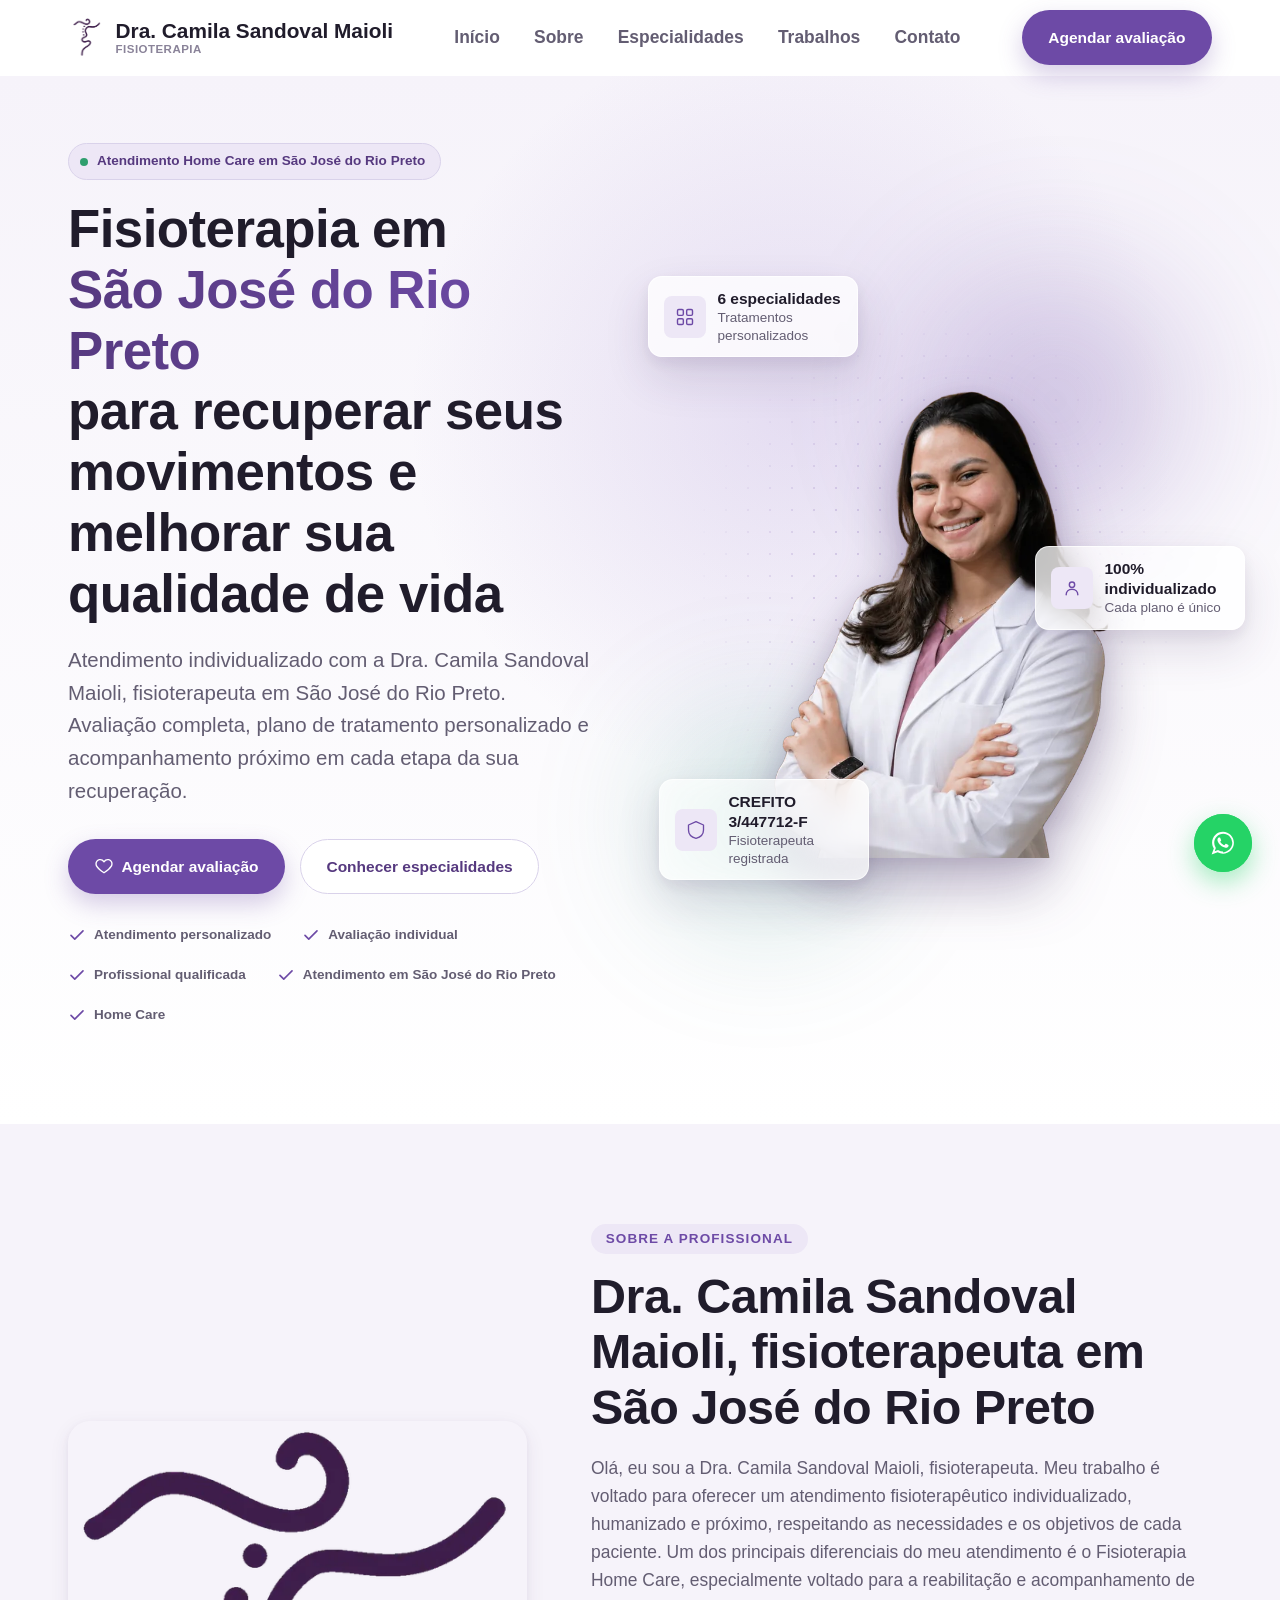
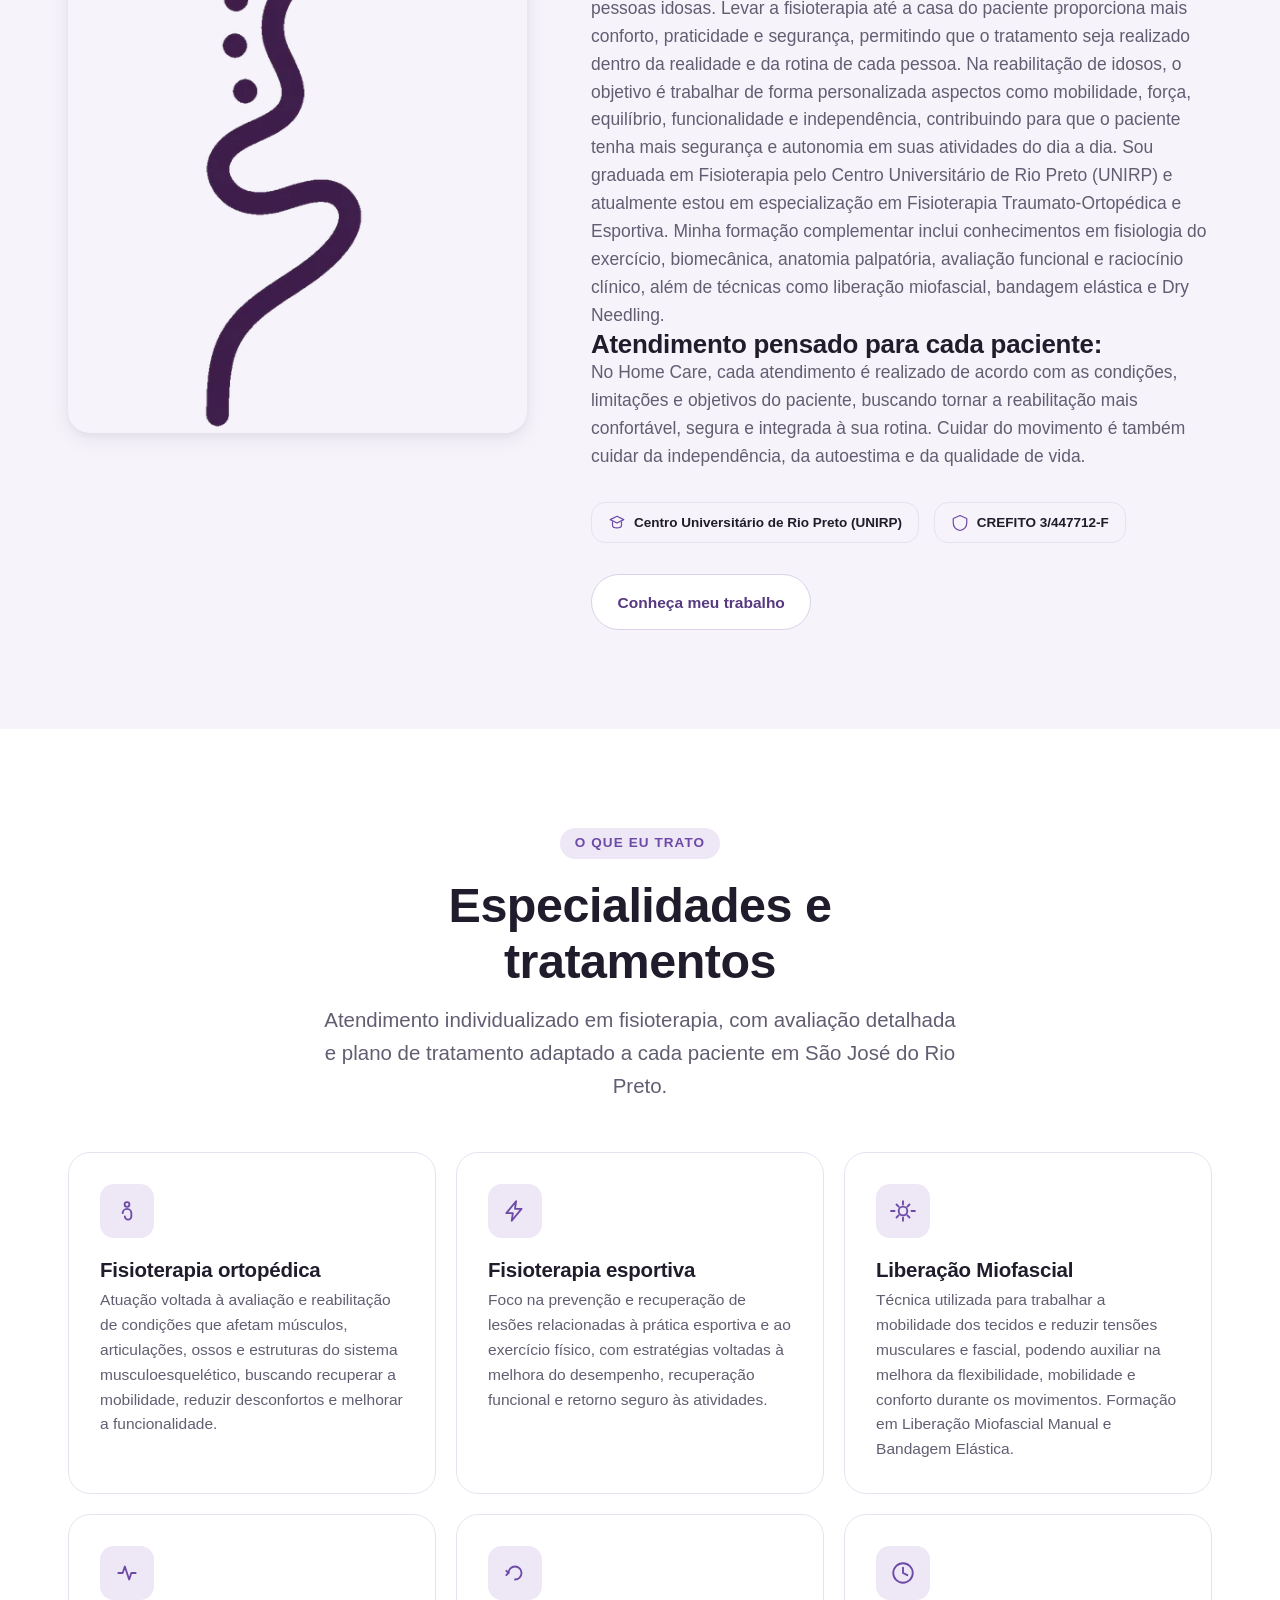
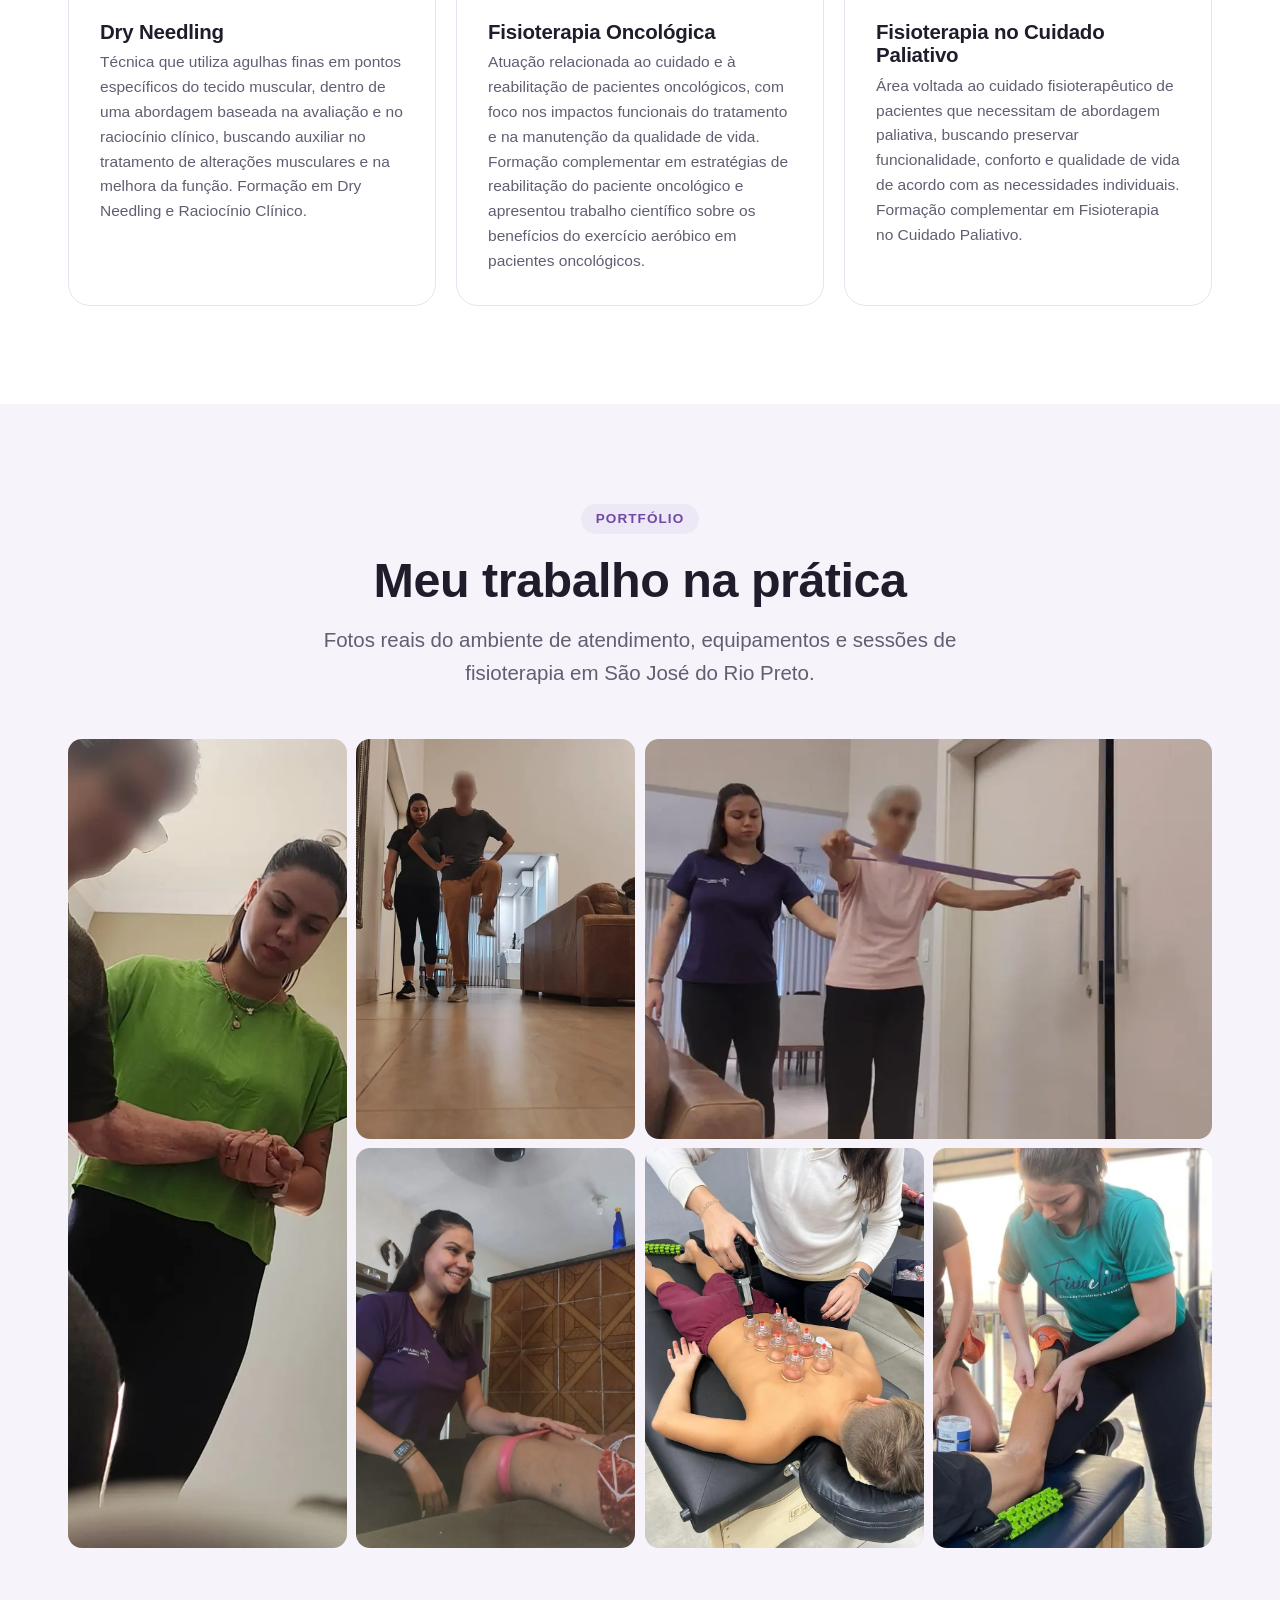
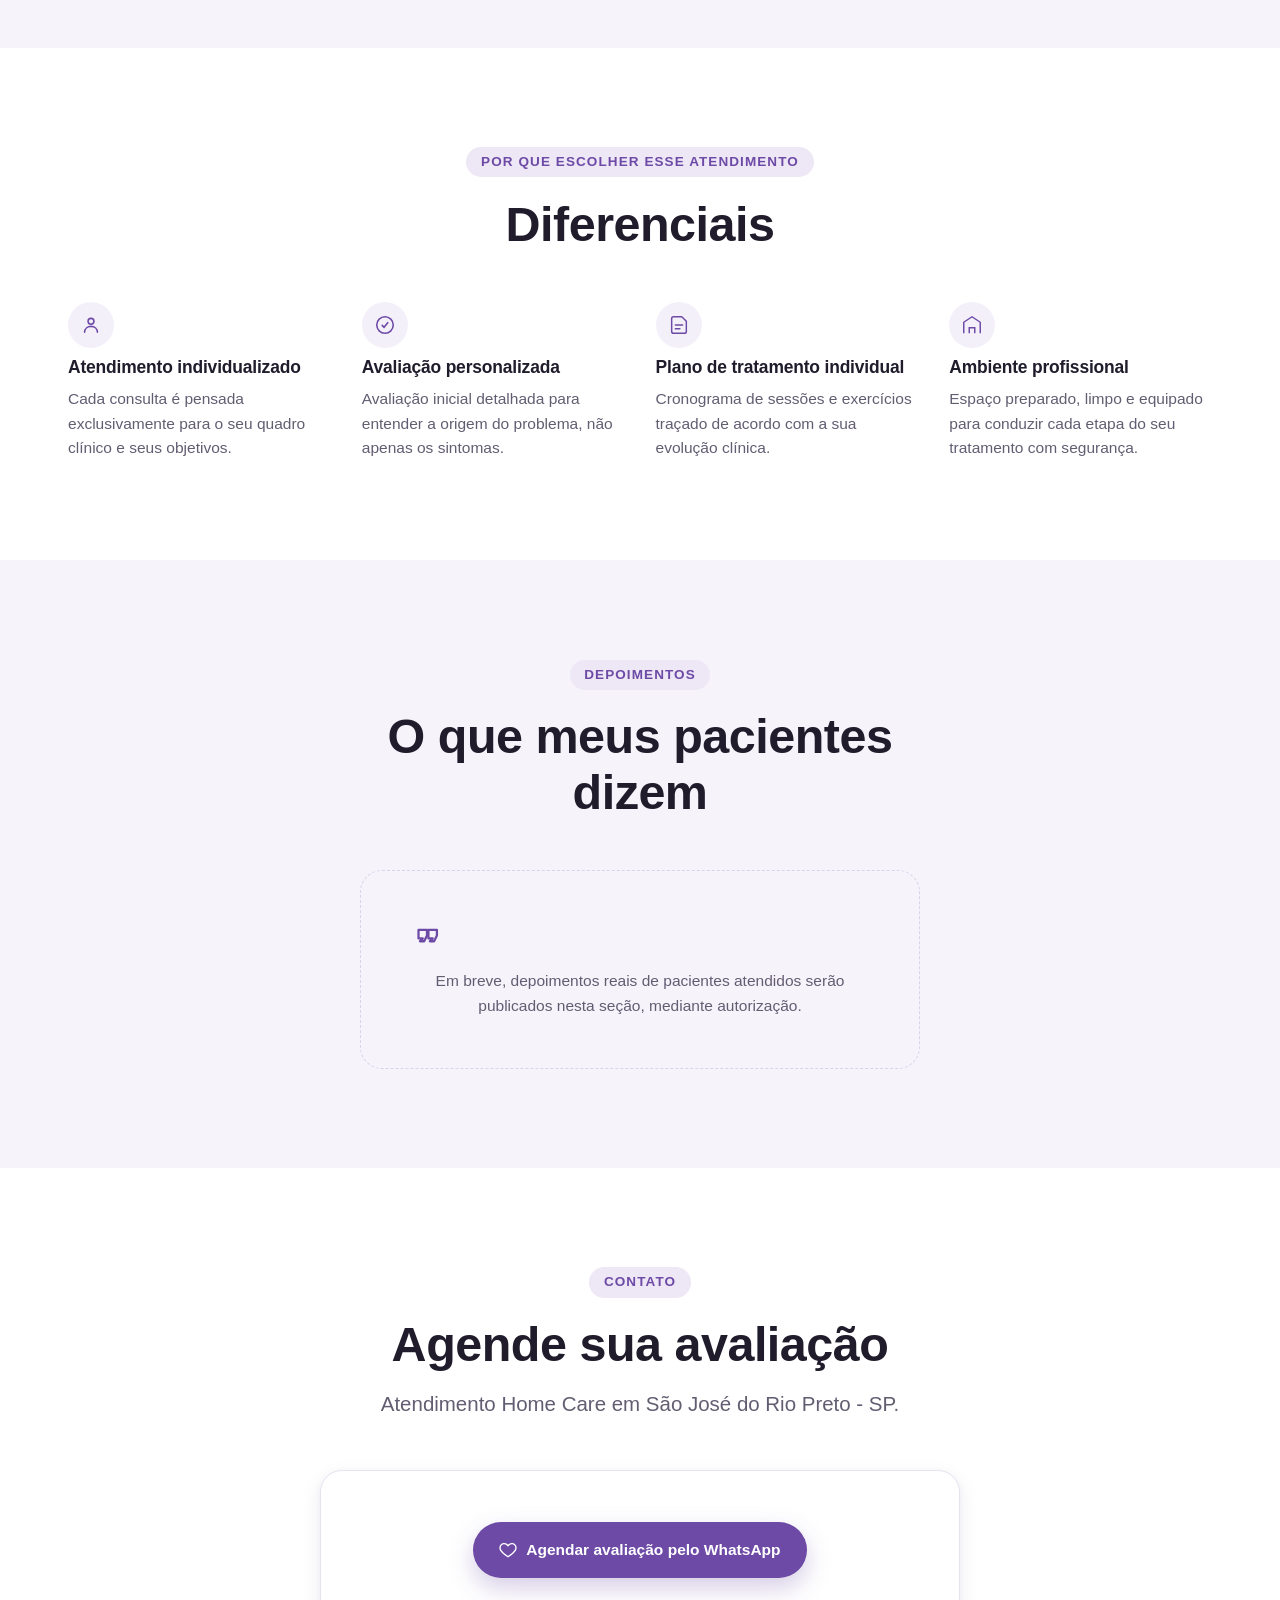
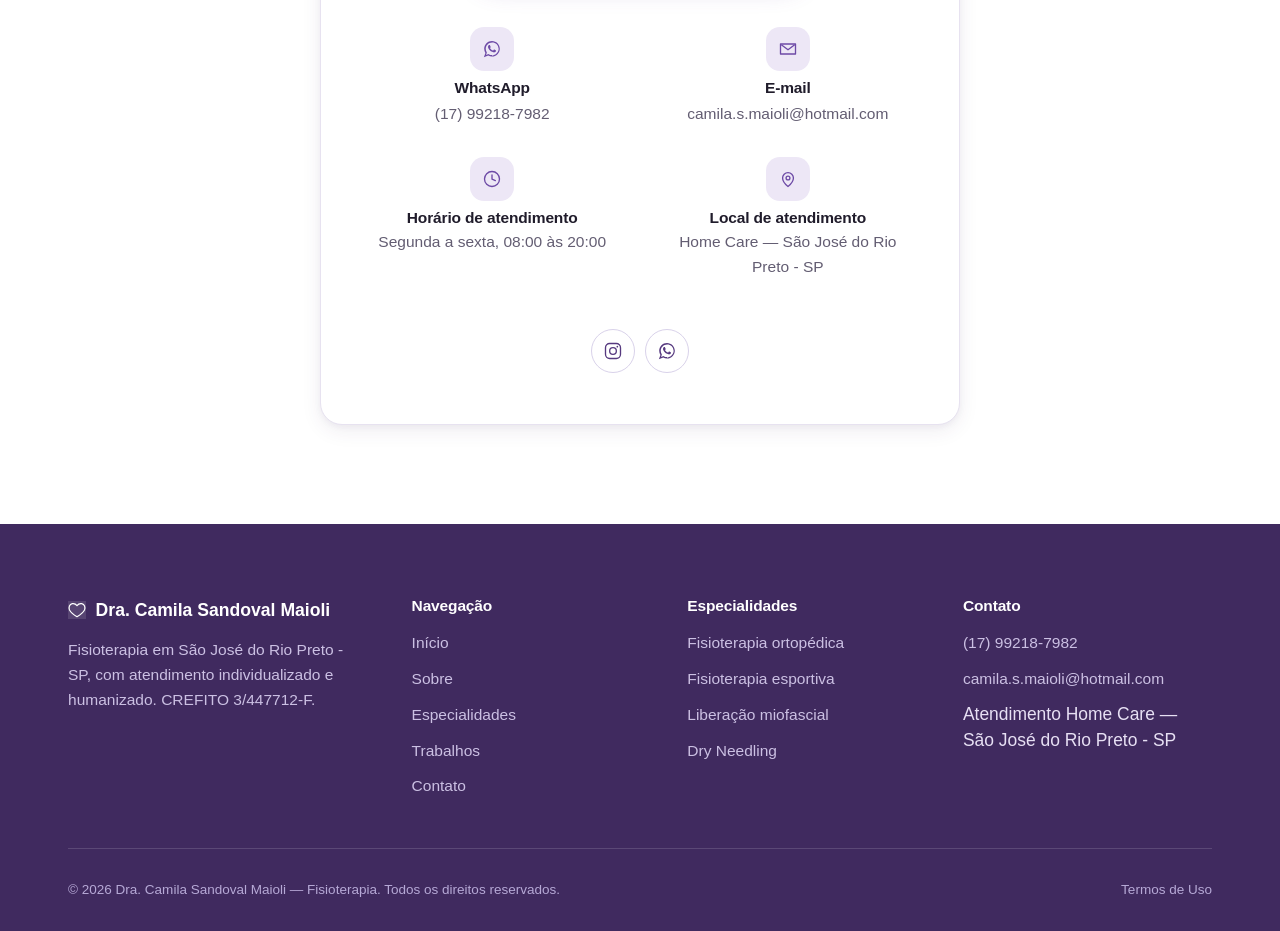
==== commit 898c340b: "finish" ====
--- a/index.html
+++ b/index.html
@@ -126,6 +126,7 @@
   <section class="hero" id="inicio" aria-label="Apresentação">
     <div class="container hero-grid">
       <div class="hero-content">
+        <span class="hero-badge"><span class="hero-badge-dot" aria-hidden="true"></span> Atendimento Home Care em São José do Rio Preto</span>
         <h1>Fisioterapia em <span class="accent">São José do Rio Preto</span> para recuperar seus movimentos e melhorar sua qualidade de vida</h1>
         <p class="hero-lede">
           Atendimento individualizado com a Dra. Camila Sandoval Maioli, fisioterapeuta em São José do Rio Preto.
@@ -163,13 +164,45 @@
       </div>
 
       <div class="hero-media">
-        <img src="./img/dra_camila.webp" srcset="./img/dra_camila-700w.webp 700w, ./img/dra_camila.webp 1086w" sizes="(max-width: 900px) 460px, 600px" width="1086" height="1192" alt="Dra. Camila Sandoval Maioli, fisioterapeuta em São José do Rio Preto" loading="eager" fetchpriority="high" decoding="async">
-        <div class="hero-media-badge">
-          <svg width="26" height="26" viewBox="0 0 24 24" fill="none" aria-hidden="true"><path d="M12 2 3 6v6c0 5 3.8 8.7 9 10 5.2-1.3 9-5 9-10V6l-9-4Z" stroke="currentColor" stroke-width="1.6" stroke-linejoin="round"/></svg>
-          <span>
-            <strong>CREFITO 3/447712-F</strong>
-            <span>Fisioterapeuta registrada</span>
-          </span>
+        <div class="hero-blob hero-blob-1" aria-hidden="true"></div>
+        <div class="hero-blob hero-blob-2" aria-hidden="true"></div>
+        <div class="hero-dotgrid" aria-hidden="true"></div>
+
+        <div class="hero-photo-wrap">
+          <div class="hero-photo-glow" aria-hidden="true"></div>
+          <img class="hero-photo" src="./img/dra_camila.webp" srcset="./img/dra_camila-700w.webp 700w, ./img/dra_camila.webp 1086w" sizes="(max-width: 900px) 320px, 420px" width="1086" height="1192" alt="Dra. Camila Sandoval Maioli, fisioterapeuta em São José do Rio Preto" loading="eager" fetchpriority="high" decoding="async">
+        </div>
+
+        <div class="hero-cards-row">
+          <div class="hero-float-card card-1">
+            <div class="hero-stat-icon" aria-hidden="true">
+              <svg width="20" height="20" viewBox="0 0 24 24" fill="none"><rect x="3" y="3" width="7" height="7" rx="1.5" stroke="currentColor" stroke-width="1.7"/><rect x="14" y="3" width="7" height="7" rx="1.5" stroke="currentColor" stroke-width="1.7"/><rect x="3" y="14" width="7" height="7" rx="1.5" stroke="currentColor" stroke-width="1.7"/><rect x="14" y="14" width="7" height="7" rx="1.5" stroke="currentColor" stroke-width="1.7"/></svg>
+            </div>
+            <div class="hero-stat-text">
+              <strong>6 especialidades</strong>
+              <span>Tratamentos personalizados</span>
+            </div>
+          </div>
+
+          <div class="hero-float-card card-2">
+            <div class="hero-stat-icon" aria-hidden="true">
+              <svg width="20" height="20" viewBox="0 0 24 24" fill="none"><circle cx="12" cy="8" r="3.2" stroke="currentColor" stroke-width="1.7"/><path d="M5 20c0-4 3.1-6.5 7-6.5s7 2.5 7 6.5" stroke="currentColor" stroke-width="1.7" stroke-linecap="round"/></svg>
+            </div>
+            <div class="hero-stat-text">
+              <strong>100% individualizado</strong>
+              <span>Cada plano é único</span>
+            </div>
+          </div>
+
+          <div class="hero-float-card card-3">
+            <div class="hero-stat-icon" aria-hidden="true">
+              <svg width="20" height="20" viewBox="0 0 24 24" fill="none"><path d="M12 2 3 6v6c0 5 3.8 8.7 9 10 5.2-1.3 9-5 9-10V6l-9-4Z" stroke="currentColor" stroke-width="1.6" stroke-linejoin="round"/></svg>
+            </div>
+            <div class="hero-stat-text">
+              <strong>CREFITO 3/447712-F</strong>
+              <span>Fisioterapeuta registrada</span>
+            </div>
+          </div>
         </div>
       </div>
     </div>
--- a/css/style.css
+++ b/css/style.css
@@ -85,7 +85,7 @@
   --fs-lg: clamp(1.3rem, 1.18rem + 0.55vw, 1.7rem);
   --fs-xl: clamp(1.7rem, 1.5rem + 0.9vw, 2.3rem);
   --fs-2xl: clamp(2.1rem, 1.75rem + 1.6vw, 3.2rem);
-  --fs-3xl: clamp(2.5rem, 2rem + 2.4vw, 4rem);
+  --fs-3xl: clamp(2.3rem, 1.7rem + 2vw, 3.4rem);
 
   --lh-tight: 1.15;
   --lh-snug: 1.35;
@@ -303,7 +303,7 @@
   gap: 0.6rem;
   font-family: var(--font-display);
   font-weight: 800;
-  font-size: 1.15rem;
+  font-size: 1.3rem;
   color: var(--c-text);
   flex-shrink: 1;
   min-width: 0;
@@ -322,7 +322,7 @@
   white-space: nowrap;
 }
 .brand-text small {
-  font-size: 0.65rem;
+  font-size: 0.72rem;
   font-weight: 600;
   color: var(--c-text-faint);
   letter-spacing: 0.04em;
@@ -338,7 +338,7 @@
   gap: var(--sp-md);
 }
 .nav-links a {
-  font-size: var(--fs-sm);
+  font-size: var(--fs-base);
   font-weight: 600;
   color: var(--c-text-muted);
   padding: 0.4rem 0.1rem;
@@ -420,14 +420,29 @@
    6. HERO
    ------------------------------------------------------------------------- */
 .hero {
+  position: relative;
   padding-block: clamp(2.5rem, 4vw + 1rem, 5rem) var(--sp-2xl);
   background: linear-gradient(180deg, var(--c-bg-alt) 0%, var(--c-bg) 100%);
   overflow: hidden;
+  --spot-x: 62%;
+  --spot-y: 32%;
+}
+/* Spotlight that softly follows the cursor (position driven by js/main.js initHeroSpotlight) */
+.hero::before {
+  content: "";
+  position: absolute;
+  inset: 0;
+  background: radial-gradient(620px circle at var(--spot-x) var(--spot-y), rgba(155, 127, 206, 0.22), transparent 62%);
+  pointer-events: none;
+  z-index: 0;
 }
 .hero-grid {
+  position: relative;
+  z-index: 1;
+  width: 100%;
   display: grid;
-  grid-template-columns: 1.05fr 0.95fr;
-  gap: clamp(2rem, 5vw, 4.5rem);
+  grid-template-columns: 1.05fr 1.1fr;
+  gap: clamp(2rem, 5vw, 4rem);
   align-items: center;
 }
 .hero-content { animation: hero-fade-up var(--dur-slow) var(--ease-out) both; }
@@ -437,11 +452,67 @@
   to { opacity: 1; transform: translateY(0); }
 }
 
+.hero-badge {
+  display: inline-flex;
+  align-items: center;
+  gap: 0.55rem;
+  font-size: var(--fs-xs);
+  font-weight: 700;
+  color: var(--c-primary-dark);
+  background: var(--c-primary-light);
+  border: 1px solid var(--c-border-strong);
+  padding: 0.45rem 0.95rem 0.45rem 0.7rem;
+  border-radius: var(--radius-pill);
+  margin-bottom: var(--sp-sm);
+}
+.hero-badge-dot {
+  width: 8px;
+  height: 8px;
+  border-radius: 50%;
+  background: var(--c-success);
+  flex-shrink: 0;
+  animation: badge-pulse 2.2s ease-out infinite;
+}
+@keyframes badge-pulse {
+  0% { box-shadow: 0 0 0 0 rgba(47, 158, 110, 0.55); }
+  70% { box-shadow: 0 0 0 8px rgba(47, 158, 110, 0); }
+  100% { box-shadow: 0 0 0 0 rgba(47, 158, 110, 0); }
+}
+
 .hero-content h1 {
   font-size: var(--fs-3xl);
   margin-bottom: var(--sp-sm);
 }
-.hero-content .accent { color: var(--c-primary); }
+/* Blur Text: word-by-word blur + fade entrance for the hero heading (inspired by React Bits' Blur Text component, see js/main.js initBlurText) */
+.hero-content h1 .blur-word {
+  display: inline-block;
+  opacity: 0;
+  filter: blur(14px);
+  transform: translateY(0.3em);
+  transition: opacity 700ms var(--ease-out), filter 700ms var(--ease-out), transform 700ms var(--ease-out);
+  will-change: opacity, filter, transform;
+}
+.hero-content h1.is-blur-in .blur-word {
+  opacity: 1;
+  filter: blur(0);
+  transform: translateY(0);
+}
+@media (prefers-reduced-motion: reduce) {
+  .hero-content h1 .blur-word { transition: none; }
+}
+.hero-content .accent {
+  color: var(--c-primary);
+  background: linear-gradient(100deg, var(--c-primary-dark) 0%, var(--c-primary) 35%, #9b7fce 55%, var(--c-primary) 75%, var(--c-primary-dark) 100%);
+  background-size: 250% auto;
+  -webkit-background-clip: text;
+  background-clip: text;
+  -webkit-text-fill-color: transparent;
+  animation: accent-shine 7s ease-in-out infinite;
+}
+@keyframes accent-shine {
+  0%, 100% { background-position: 0% center; }
+  50% { background-position: 100% center; }
+}
 .hero-lede {
   font-size: var(--fs-md);
   max-width: 52ch;
@@ -470,38 +541,157 @@
 
 .hero-media {
   position: relative;
-  border-radius: var(--radius-lg);
-  overflow: hidden;
+  padding: clamp(1.5rem, 4vw, 3rem) clamp(1rem, 3vw, 2rem);
+}
+
+/* Aurora-style gradient blobs drifting behind the photo (react-bits inspired) */
+.hero-blob {
+  position: absolute;
+  border-radius: 50%;
+  filter: blur(60px);
+  opacity: 0.35;
+  z-index: 0;
+  pointer-events: none;
+  animation: blob-drift 9s ease-in-out infinite;
+}
+.hero-blob-1 {
+  width: min(380px, 60vw);
+  height: min(380px, 60vw);
+  top: -8%;
+  right: -6%;
+  background: radial-gradient(circle, var(--c-primary) 0%, transparent 72%);
+}
+.hero-blob-2 {
+  width: min(300px, 50vw);
+  height: min(300px, 50vw);
+  bottom: -10%;
+  left: -8%;
+  background: radial-gradient(circle, var(--c-accent-2) 0%, transparent 72%);
+  animation-delay: 1.4s;
+  animation-direction: reverse;
+}
+@keyframes blob-drift {
+  0%, 100% { transform: translate(0, 0) scale(1); }
+  50% { transform: translate(-16px, 18px) scale(1.06); }
+}
+
+.hero-dotgrid {
+  position: absolute;
+  inset: 6%;
+  background-image: radial-gradient(circle, rgba(109, 74, 166, 0.3) 1.5px, transparent 1.5px);
+  background-size: 22px 22px;
+  -webkit-mask-image: radial-gradient(ellipse at center, #000 35%, transparent 72%);
+  mask-image: radial-gradient(ellipse at center, #000 35%, transparent 72%);
+  opacity: 0.6;
+  z-index: 0;
+  pointer-events: none;
+}
+
+/* Photo: a plain cutout floating above the section — no card, no frame */
+.hero-photo-wrap {
+  position: relative;
+  z-index: 1;
+  width: min(420px, 84%);
+  margin-inline: auto;
+}
+.hero-photo-glow {
+  position: absolute;
+  left: 50%;
+  bottom: 4%;
+  width: 72%;
+  height: clamp(30px, 6vw, 46px);
+  transform: translateX(-50%);
+  background: radial-gradient(ellipse, rgba(64, 42, 95, 0.4) 0%, transparent 72%);
+  filter: blur(10px);
+  z-index: 0;
+}
+.hero-photo {
+  position: relative;
+  z-index: 1;
+  width: 100%;
+  height: auto;
+  display: block;
+  filter: drop-shadow(0 26px 30px rgba(64, 42, 95, 0.32)) drop-shadow(0 6px 10px rgba(64, 42, 95, 0.16));
+  animation: hero-photo-float 6s ease-in-out infinite;
+}
+@keyframes hero-photo-float {
+  0%, 100% { transform: translateY(0); }
+  50% { transform: translateY(-10px); }
+}
+@media (prefers-reduced-motion: reduce) {
+  .hero-photo, .hero-blob { animation: none; }
+}
+
+/* Floating glass cards, positioned around the photo */
+.hero-cards-row { display: contents; }
+.hero-float-card {
+  position: absolute;
+  z-index: 2;
+  display: flex;
+  align-items: center;
+  gap: 0.7rem;
+  max-width: 210px;
+  background: rgba(255, 255, 255, 0.76);
+  backdrop-filter: blur(14px) saturate(1.4);
+  -webkit-backdrop-filter: blur(14px) saturate(1.4);
+  border: 1px solid rgba(255, 255, 255, 0.7);
+  border-radius: var(--radius-md);
+  padding: 0.75rem 0.95rem;
   box-shadow: var(--shadow-lg);
-  aspect-ratio: 4 / 5;
-}
-.hero-media img { width: 100%; height: 100%; object-fit: cover; display: block; }
-.hero-media-badge {
-  position: absolute;
-  left: var(--sp-sm);
-  bottom: var(--sp-sm);
-  background: rgba(255, 255, 255, 0.92);
-  backdrop-filter: blur(6px);
-  border-radius: var(--radius-md);
-  padding: 0.85rem 1.1rem;
-  box-shadow: var(--shadow-md);
-  display: flex;
-  align-items: center;
-  gap: 0.7rem;
-  max-width: 84%;
-}
-.hero-media-badge svg { color: var(--c-primary); flex-shrink: 0; }
-.hero-media-badge strong { display: block; font-size: var(--fs-sm); }
-.hero-media-badge span { font-size: var(--fs-xs); color: var(--c-text-muted); }
+  animation: hero-card-in var(--dur-slow) var(--ease-out) both;
+  transition: transform var(--dur-med) var(--ease-out), box-shadow var(--dur-med) var(--ease-out);
+}
+.hero-float-card:hover {
+  transform: translateY(-6px) scale(1.04);
+  box-shadow: 0 22px 40px rgba(64, 42, 95, 0.26);
+}
+@keyframes hero-card-in {
+  from { opacity: 0; transform: translateY(22px) scale(0.92); }
+  to { opacity: 1; transform: translateY(0) scale(1); }
+}
+.hero-float-card.card-1 { top: 2%; left: -2%; animation-delay: 80ms; }
+.hero-float-card.card-2 { top: 44%; right: -6%; animation-delay: 220ms; }
+.hero-float-card.card-3 { bottom: 4%; left: 0%; animation-delay: 360ms; }
+
+.hero-stat-icon {
+  width: 42px;
+  height: 42px;
+  border-radius: var(--radius-sm);
+  background: var(--c-primary-light);
+  color: var(--c-primary);
+  display: grid;
+  place-items: center;
+  flex-shrink: 0;
+}
+.hero-stat-text { display: flex; flex-direction: column; line-height: 1.3; min-width: 0; }
+.hero-stat-text strong { font-size: var(--fs-sm); font-weight: 800; color: var(--c-text); }
+.hero-stat-text span { font-size: var(--fs-xs); color: var(--c-text-muted); }
 
 @media (max-width: 900px) {
+  .hero { min-height: auto; }
   .hero-grid { grid-template-columns: 1fr; }
   .hero-media {
     order: -1;
-    aspect-ratio: 1086 / 1192;
-    max-width: 460px;
+    max-width: 480px;
     margin-inline: auto;
     width: 100%;
+    padding-bottom: clamp(1.5rem, 5vw, 2.5rem);
+  }
+  .hero-photo-wrap { width: min(300px, 74%); margin-bottom: var(--sp-sm); }
+  .hero-blob { opacity: 0.22; }
+  .hero-cards-row {
+    display: flex;
+    flex-wrap: wrap;
+    gap: var(--sp-xs);
+    justify-content: center;
+    position: relative;
+    z-index: 2;
+  }
+  .hero-float-card {
+    position: static;
+    max-width: none;
+    flex: 1 1 150px;
+    animation-delay: 0ms !important;
   }
 }
 
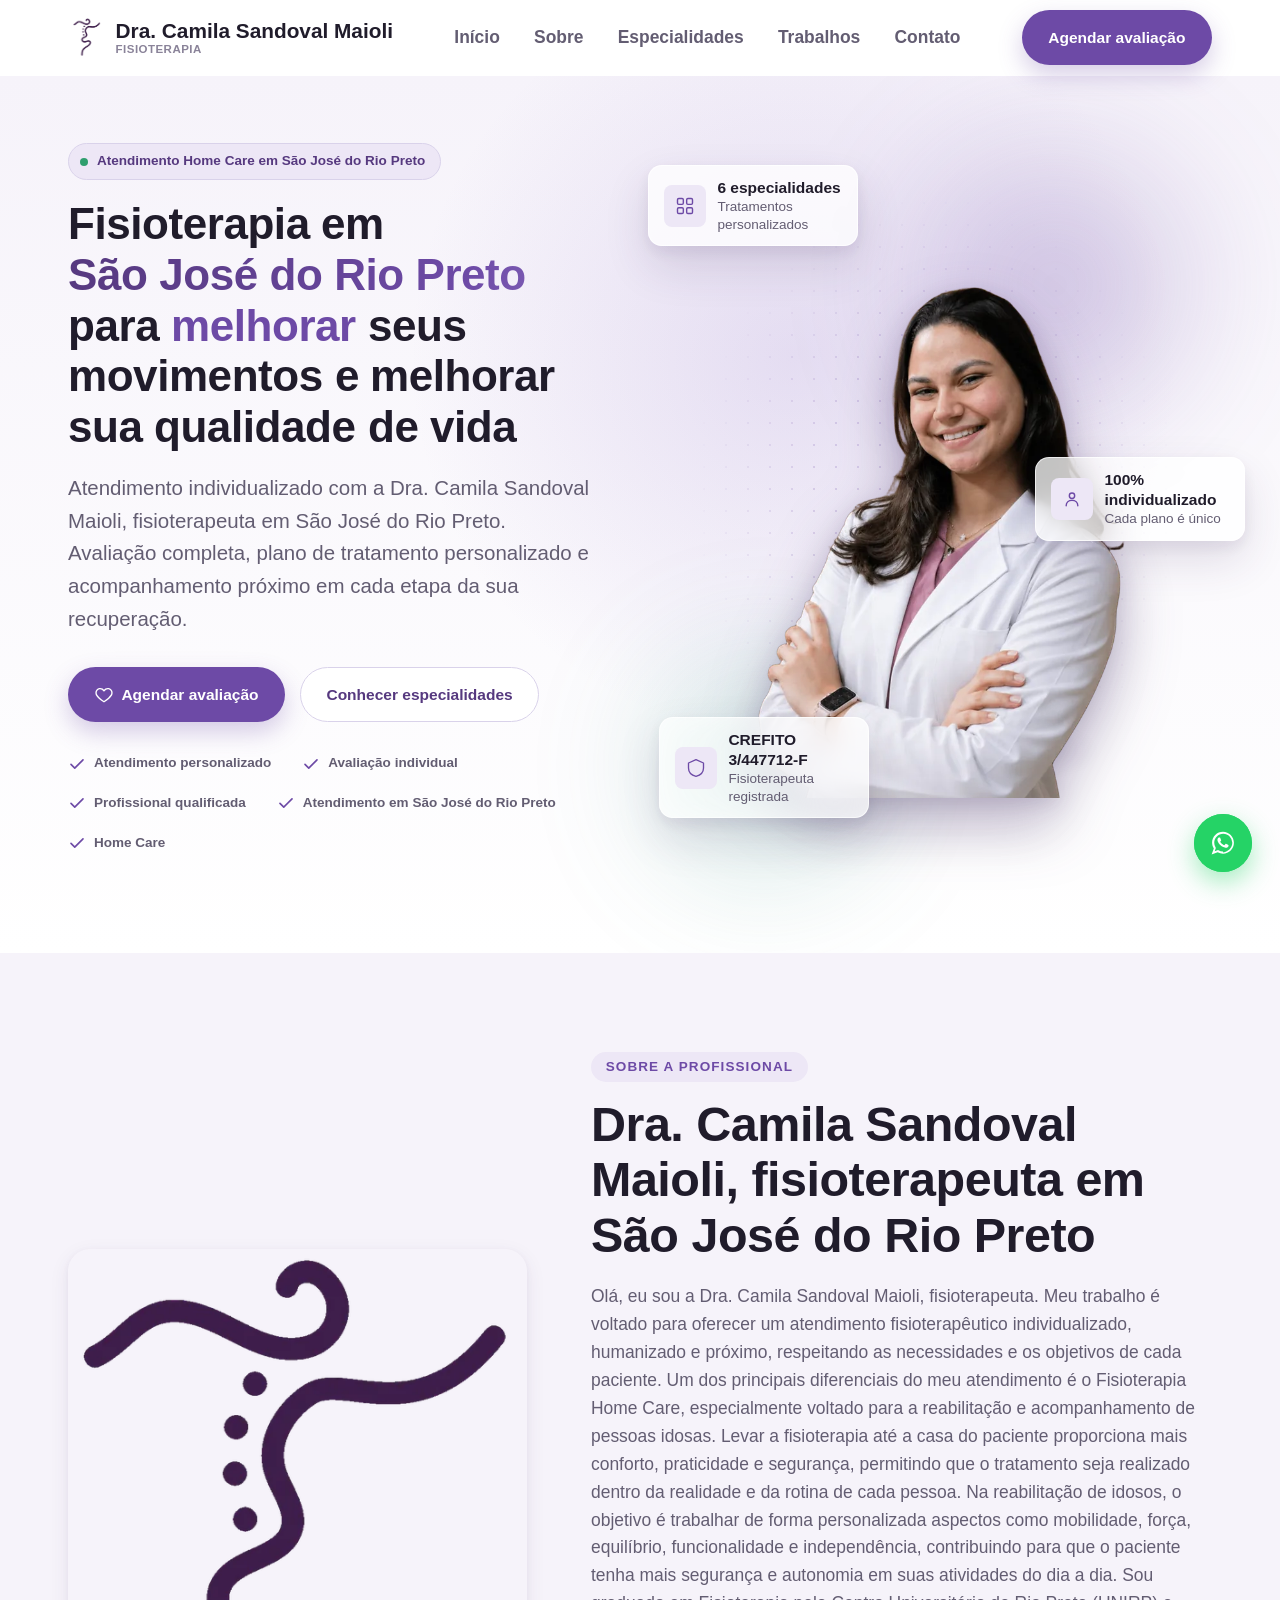
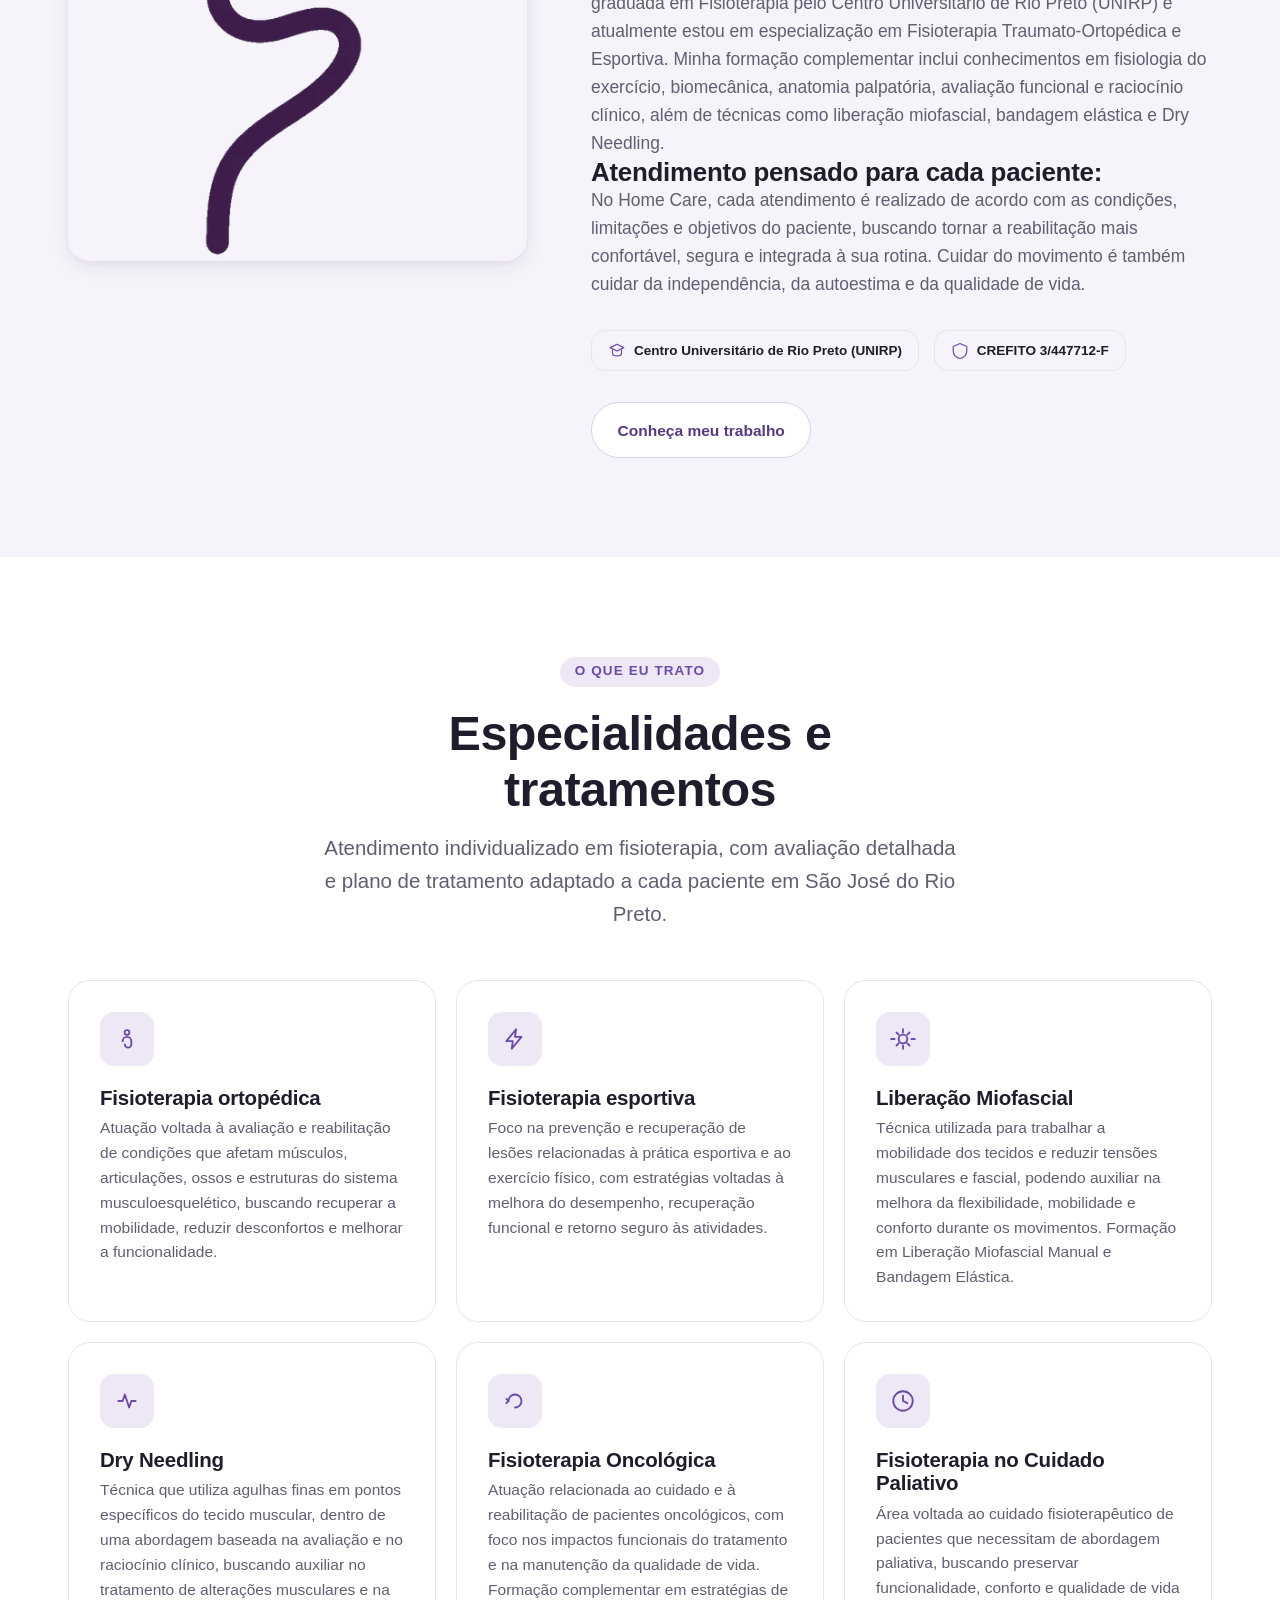
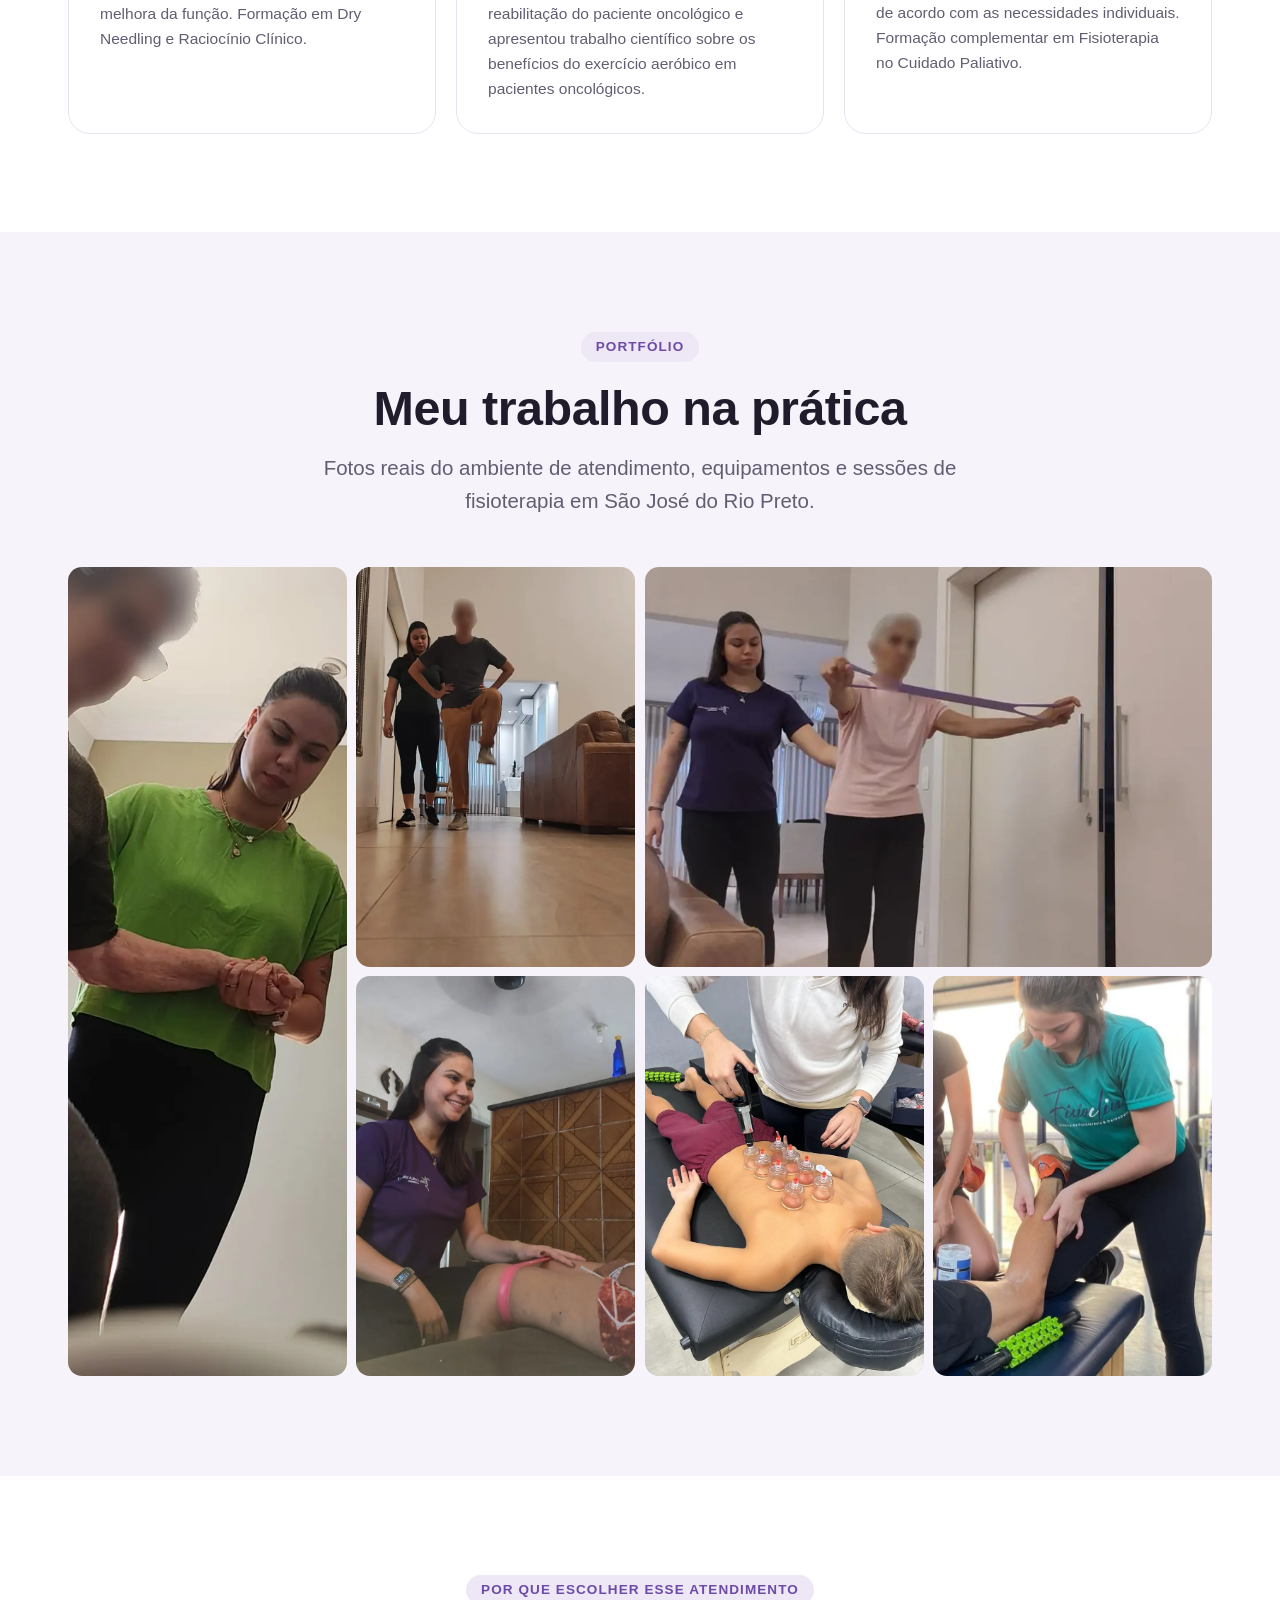
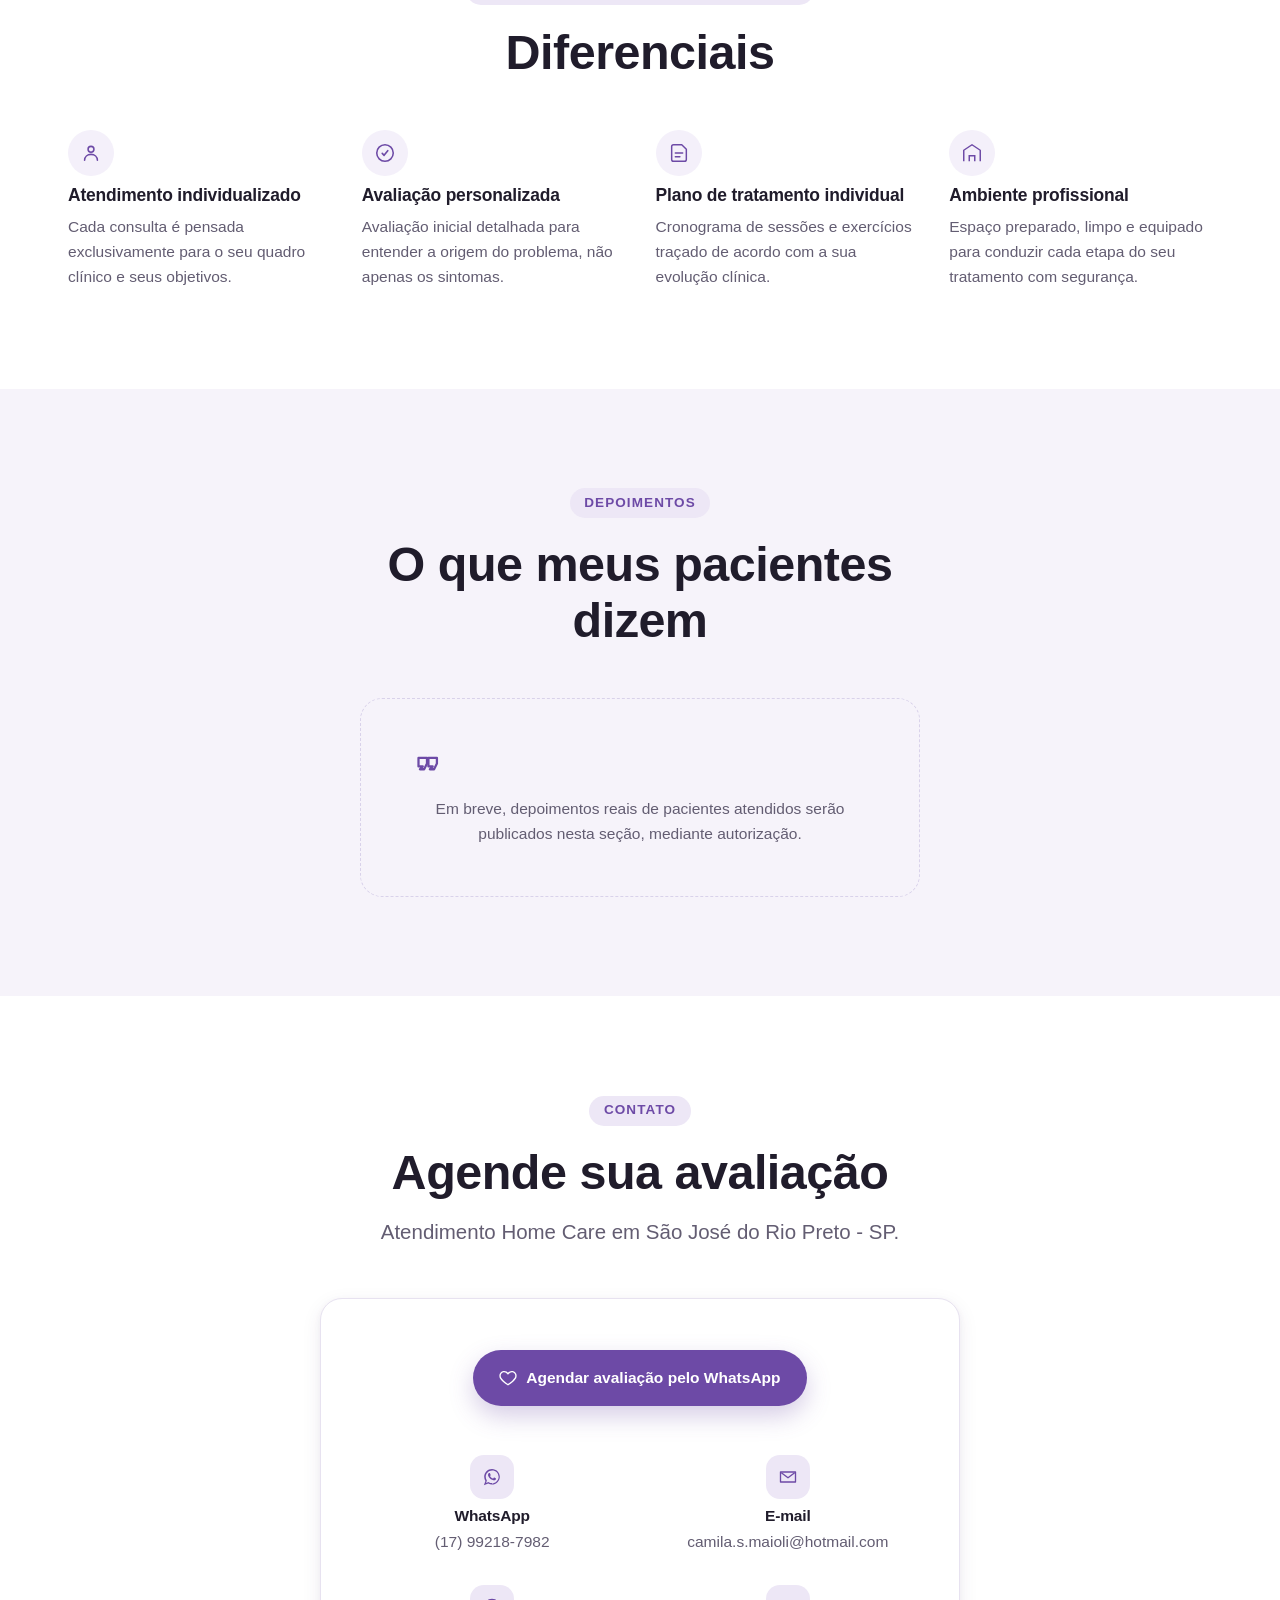
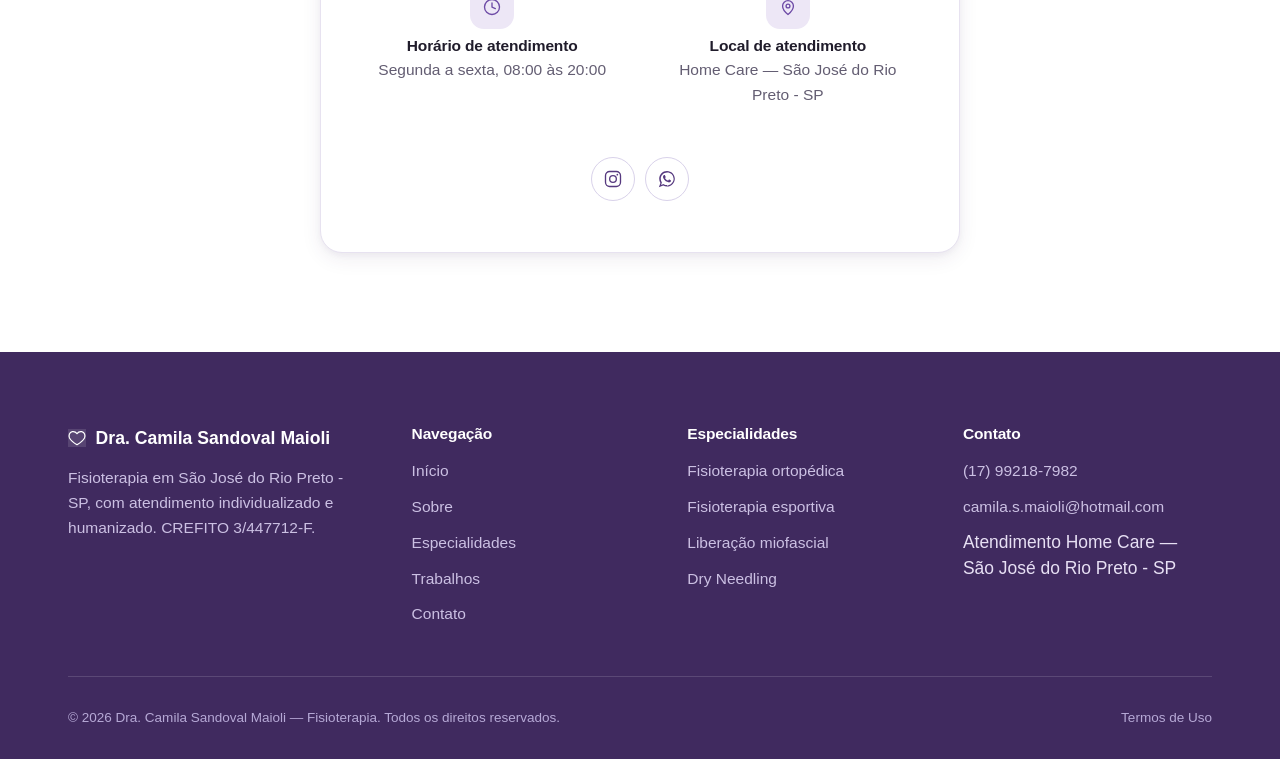
==== commit 9e7c01b3: "finalizado" ====
--- a/index.html
+++ b/index.html
@@ -127,7 +127,7 @@
     <div class="container hero-grid">
       <div class="hero-content">
         <span class="hero-badge"><span class="hero-badge-dot" aria-hidden="true"></span> Atendimento Home Care em São José do Rio Preto</span>
-        <h1>Fisioterapia em <span class="accent">São José do Rio Preto</span> para recuperar seus movimentos e melhorar sua qualidade de vida</h1>
+        <h1>Fisioterapia em <span class="accent">São José do Rio Preto</span> para <span class="rotating-text" data-rotating-words="melhorar,evoluir,recuperar"><span class="rotating-text-word">melhorar</span></span> seus movimentos e melhorar sua qualidade de vida</h1>
         <p class="hero-lede">
           Atendimento individualizado com a Dra. Camila Sandoval Maioli, fisioterapeuta em São José do Rio Preto.
           Avaliação completa, plano de tratamento personalizado e acompanhamento próximo em cada etapa da sua recuperação.
--- a/css/style.css
+++ b/css/style.css
@@ -480,7 +480,7 @@
 }
 
 .hero-content h1 {
-  font-size: var(--fs-3xl);
+  font-size: clamp(1.95rem, 1.55rem + 1.5vw, 2.9rem);
   margin-bottom: var(--sp-sm);
 }
 /* Blur Text: word-by-word blur + fade entrance for the hero heading (inspired by React Bits' Blur Text component, see js/main.js initBlurText) */
@@ -513,6 +513,38 @@
   0%, 100% { background-position: 0% center; }
   50% { background-position: 100% center; }
 }
+
+/* Rotating Text: cycles words in place inside the hero heading, letter by
+   letter in a staggered wave for a fluid feel (inspired by React Bits'
+   Rotating Text component, see js/main.js initRotatingText) */
+.rotating-text {
+  position: relative;
+  display: inline-block;
+  overflow: hidden;
+  vertical-align: bottom;
+  color: var(--c-primary);
+  font-weight: 800;
+}
+.rotating-text-word {
+  display: inline-flex;
+}
+.rotating-text-char {
+  display: inline-block;
+  transform: translateY(0);
+  opacity: 1;
+  filter: blur(0);
+  transition: transform 620ms cubic-bezier(0.34, 1.56, 0.64, 1), opacity 440ms var(--ease-out), filter 440ms var(--ease-out);
+}
+.rotating-text-char.is-leaving {
+  transform: translateY(-115%);
+  opacity: 0;
+  filter: blur(5px);
+}
+.rotating-text-char.is-entering {
+  transform: translateY(115%);
+  opacity: 0;
+  filter: blur(6px);
+}
 .hero-lede {
   font-size: var(--fs-md);
   max-width: 52ch;
@@ -542,6 +574,7 @@
 .hero-media {
   position: relative;
   padding: clamp(1.5rem, 4vw, 3rem) clamp(1rem, 3vw, 2rem);
+  isolation: isolate;
 }
 
 /* Aurora-style gradient blobs drifting behind the photo (react-bits inspired) */
@@ -591,7 +624,7 @@
 .hero-photo-wrap {
   position: relative;
   z-index: 1;
-  width: min(420px, 84%);
+  width: min(470px, 92%);
   margin-inline: auto;
 }
 .hero-photo-glow {
@@ -638,16 +671,36 @@
   border-radius: var(--radius-md);
   padding: 0.75rem 0.95rem;
   box-shadow: var(--shadow-lg);
+  /* Own compositor layer: prevents the Chrome-specific flicker/tear where
+     backdrop-filter blur glitches on elements with an animated transform. */
+  transform: translateZ(0);
+  backface-visibility: hidden;
+  -webkit-backface-visibility: hidden;
+  will-change: transform, opacity;
   animation: hero-card-in var(--dur-slow) var(--ease-out) both;
-  transition: transform var(--dur-med) var(--ease-out), box-shadow var(--dur-med) var(--ease-out);
+  transition: transform 0.35s cubic-bezier(0.25, 1, 0.5, 1), box-shadow var(--dur-med) var(--ease-out);
+}
+/* Once the entrance animation finishes, drop it entirely — an
+   animation-fill-mode: both keeps overriding `transform` at animation-level
+   priority forever, which is what made the :hover transition below get
+   stuck/jump instead of transitioning smoothly (see js/main.js, listens
+   for animationend and adds this class). Once settled, the base transform
+   also picks up the --magnet-x/--magnet-y offset applied by the magnet
+   (React Bits-inspired) effect in js/main.js. */
+.hero-float-card.is-settled {
+  animation: none;
+  transform: translateZ(0) translate(var(--magnet-x, 0px), var(--magnet-y, 0px));
 }
 .hero-float-card:hover {
-  transform: translateY(-6px) scale(1.04);
+  transform: translateZ(0) translateY(-6px) scale(1.04);
   box-shadow: 0 22px 40px rgba(64, 42, 95, 0.26);
 }
+.hero-float-card.is-settled:hover {
+  transform: translateZ(0) translate(var(--magnet-x, 0px), var(--magnet-y, 0px)) translateY(-6px) scale(1.04);
+}
 @keyframes hero-card-in {
-  from { opacity: 0; transform: translateY(22px) scale(0.92); }
-  to { opacity: 1; transform: translateY(0) scale(1); }
+  from { opacity: 0; transform: translateZ(0) translateY(22px) scale(0.92); }
+  to { opacity: 1; transform: translateZ(0) translateY(0) scale(1); }
 }
 .hero-float-card.card-1 { top: 2%; left: -2%; animation-delay: 80ms; }
 .hero-float-card.card-2 { top: 44%; right: -6%; animation-delay: 220ms; }
@@ -677,7 +730,7 @@
     width: 100%;
     padding-bottom: clamp(1.5rem, 5vw, 2.5rem);
   }
-  .hero-photo-wrap { width: min(300px, 74%); margin-bottom: var(--sp-sm); }
+  .hero-photo-wrap { width: min(330px, 80%); margin-bottom: var(--sp-sm); }
   .hero-blob { opacity: 0.22; }
   .hero-cards-row {
     display: flex;
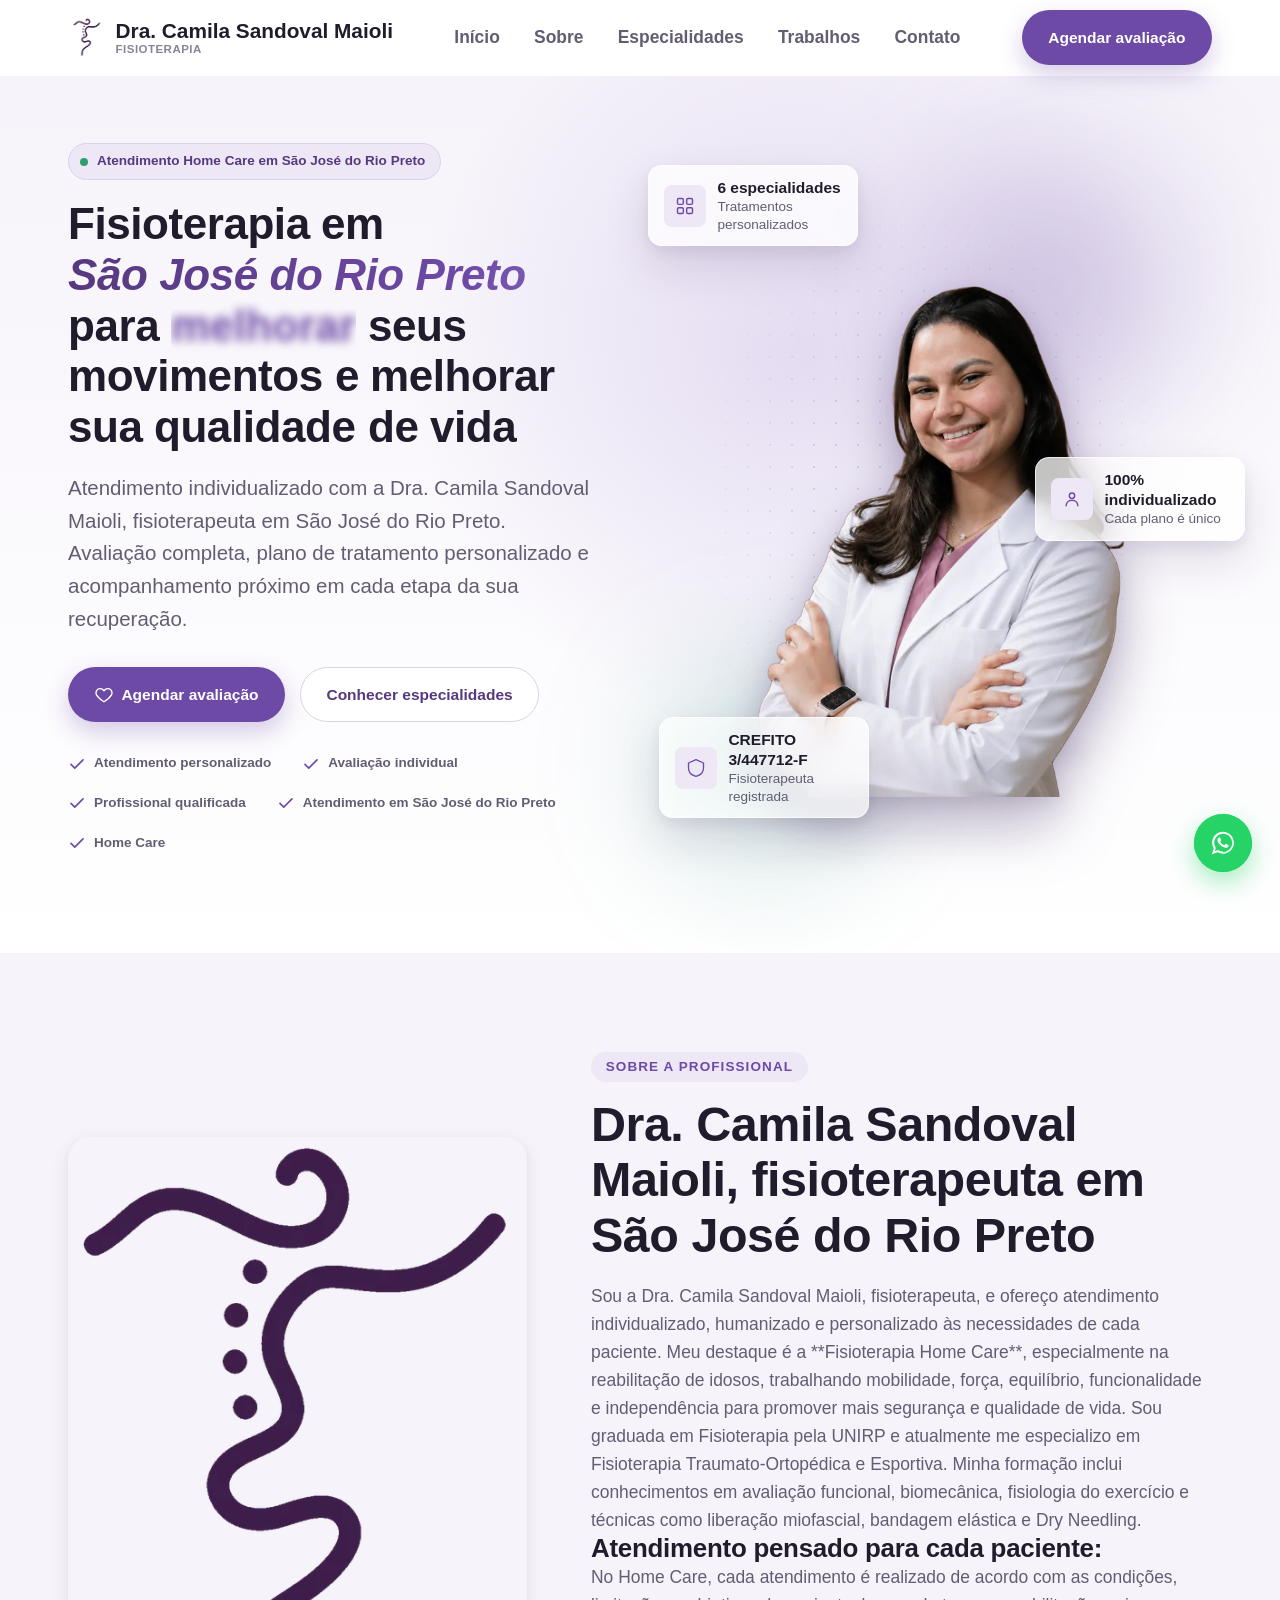
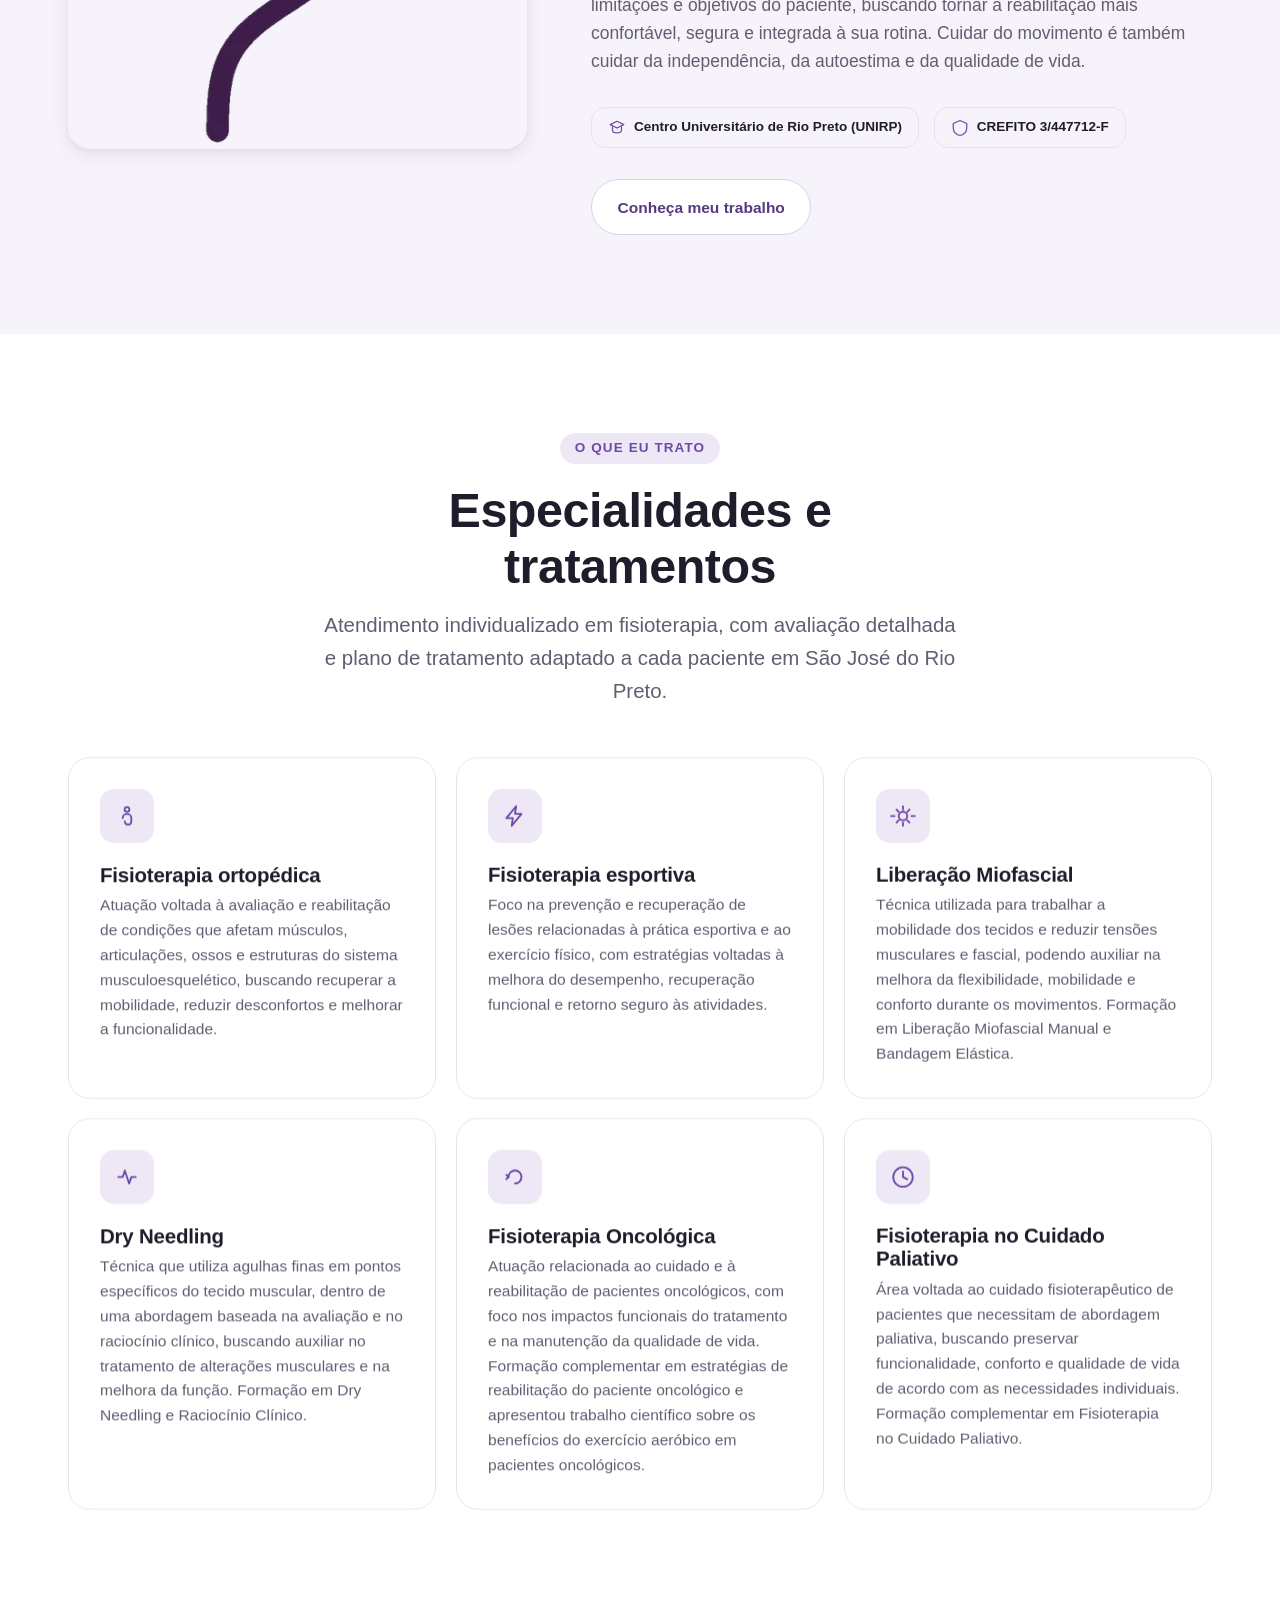
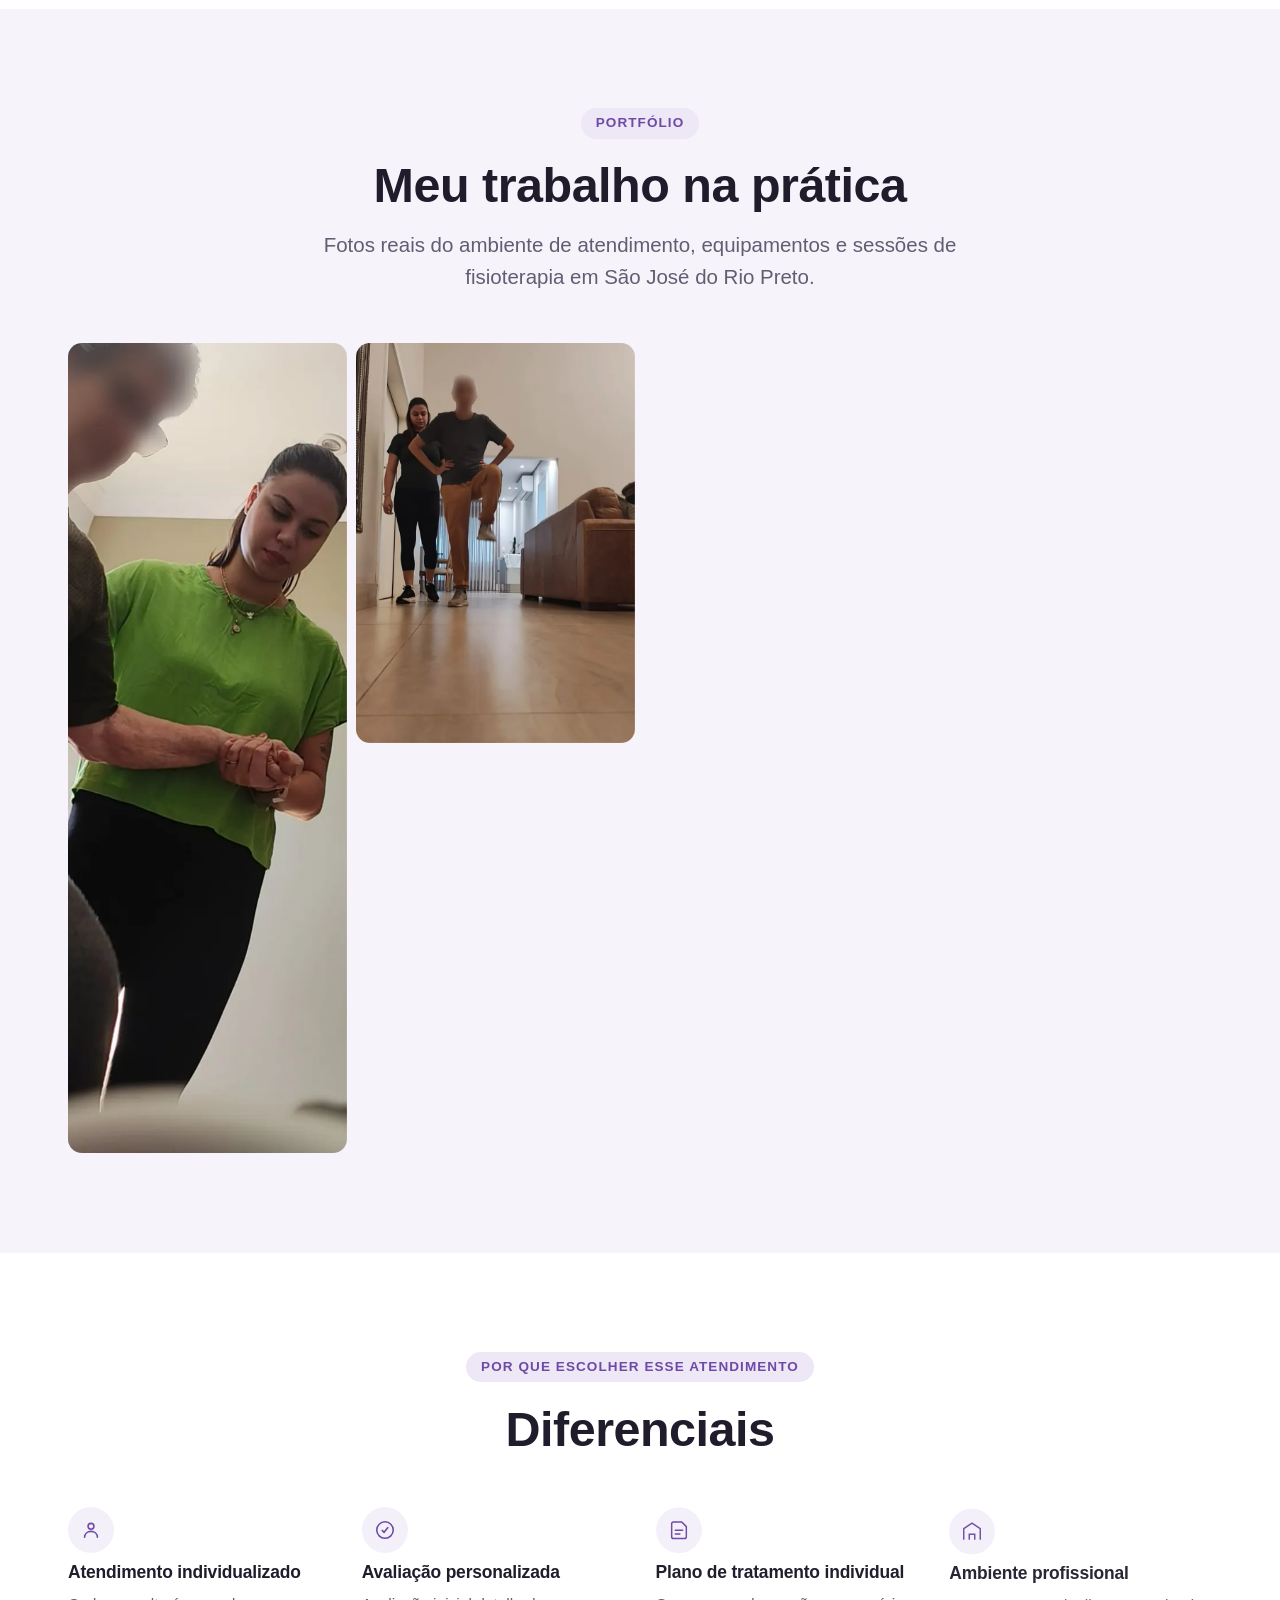
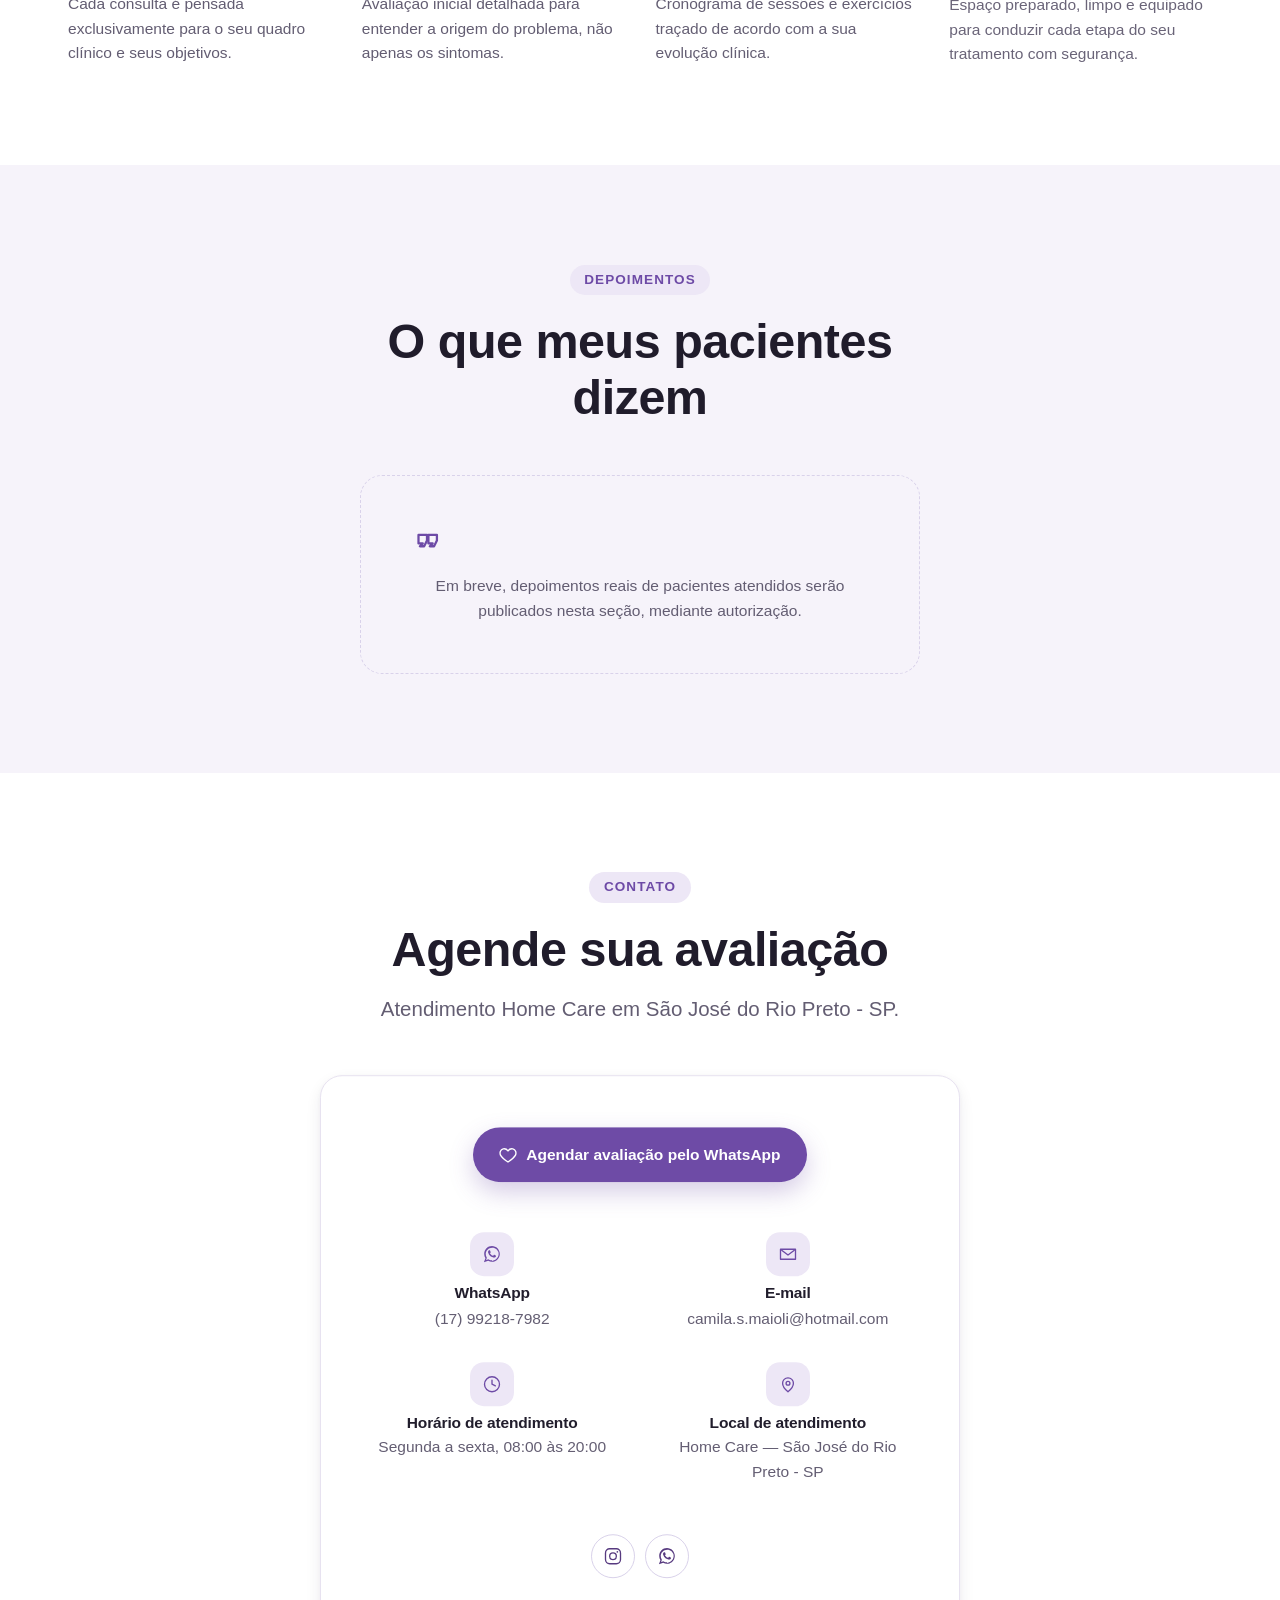
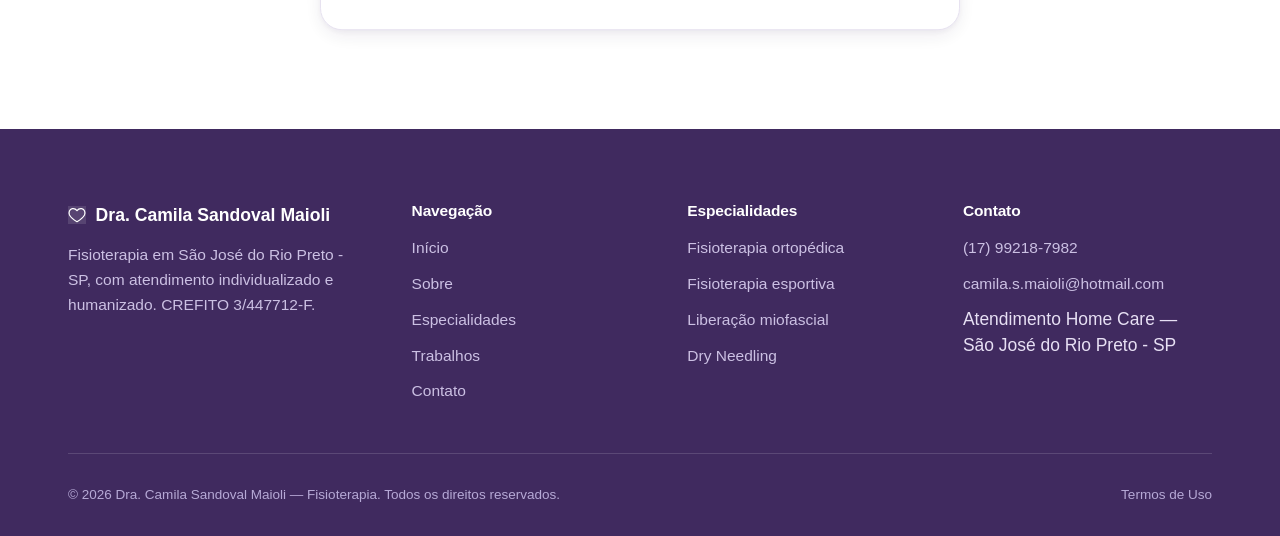
==== commit 8d88412d: "final" ====
--- a/index.html
+++ b/index.html
@@ -29,10 +29,13 @@
 <meta name="twitter:image" content="https://www.SEUDOMINIO.com.br/assets/img/og-cover.jpg">
 
 <!-- Favicon -->
-<link rel="icon" type="image/svg+xml" href="./assets/logo.png">
+<link rel="icon" type="image/png" href="./assets/logo.png">
 <link rel="manifest" href="/site.webmanifest">
 
 <link rel="preload" as="image" href="./img/logo.webp">
+<link rel="preload" as="image" href="./img/dra_camila.webp" imagesrcset="./img/dra_camila-700w.webp 700w, ./img/dra_camila.webp 1086w" imagesizes="(max-width: 900px) 320px, 420px" fetchpriority="high">
+<link rel="preload" as="script" href="/js/vendor/gsap.min.js">
+<link rel="preload" as="script" href="/js/vendor/ScrollTrigger.min.js">
 <link rel="stylesheet" href="/css/style.css">
 
 <!-- JSON-LD: Local Business / Medical Business -->
@@ -82,6 +85,7 @@
 </script>
 </head>
 <body>
+<div class="scroll-progress" aria-hidden="true"><span class="scroll-progress-bar" id="scroll-progress-bar"></span></div>
 <a class="skip-link" href="#conteudo-principal">Pular para o conteúdo principal</a>
 
 <!-- =====================================================================
@@ -221,15 +225,12 @@
         <span class="eyebrow">Sobre a profissional</span>
         <h2>Dra. Camila Sandoval Maioli, fisioterapeuta em São José do Rio Preto</h2>
         <p>
-   Olá, eu sou a Dra. Camila Sandoval Maioli, fisioterapeuta.
-
-Meu trabalho é voltado para oferecer um atendimento fisioterapêutico individualizado, humanizado e próximo, respeitando as necessidades e os objetivos de cada paciente.
-
-Um dos principais diferenciais do meu atendimento é o Fisioterapia Home Care, especialmente voltado para a reabilitação e acompanhamento de pessoas idosas. Levar a fisioterapia até a casa do paciente proporciona mais conforto, praticidade e segurança, permitindo que o tratamento seja realizado dentro da realidade e da rotina de cada pessoa.
-
-Na reabilitação de idosos, o objetivo é trabalhar de forma personalizada aspectos como mobilidade, força, equilíbrio, funcionalidade e independência, contribuindo para que o paciente tenha mais segurança e autonomia em suas atividades do dia a dia.
-
-Sou graduada em Fisioterapia pelo Centro Universitário de Rio Preto (UNIRP) e atualmente estou em especialização em Fisioterapia Traumato-Ortopédica e Esportiva. Minha formação complementar inclui conhecimentos em fisiologia do exercício, biomecânica, anatomia palpatória, avaliação funcional e raciocínio clínico, além de técnicas como liberação miofascial, bandagem elástica e Dry Needling.
+   Sou a Dra. Camila Sandoval Maioli, fisioterapeuta, e ofereço atendimento individualizado, humanizado e personalizado às necessidades de cada paciente.
+
+Meu destaque é a **Fisioterapia Home Care**, especialmente na reabilitação de idosos, trabalhando mobilidade, força, equilíbrio, funcionalidade e independência para promover mais segurança e qualidade de vida.
+
+Sou graduada em Fisioterapia pela UNIRP e atualmente me especializo em Fisioterapia Traumato-Ortopédica e Esportiva. Minha formação inclui conhecimentos em avaliação funcional, biomecânica, fisiologia do exercício e técnicas como liberação miofascial, bandagem elástica e Dry Needling.
+
         </p>
 
         <h3>
@@ -599,6 +600,8 @@
   </figure>
 </div>
 
+<script src="/js/vendor/gsap.min.js" defer></script>
+<script src="/js/vendor/ScrollTrigger.min.js" defer></script>
 <script src="/js/main.js" defer></script>
 </body>
 </html>
--- a/css/style.css
+++ b/css/style.css
@@ -260,6 +260,26 @@
 .btn-whatsapp:hover { background: #1eb857; transform: translateY(-2px); }
 
 /* -------------------------------------------------------------------------
+   4B. SCROLL PROGRESS BAR
+   ------------------------------------------------------------------------- */
+.scroll-progress {
+  position: fixed;
+  top: 0; left: 0; right: 0;
+  height: 3px;
+  z-index: 600;
+  pointer-events: none;
+  background: transparent;
+}
+.scroll-progress-bar {
+  display: block;
+  height: 100%;
+  width: 100%;
+  transform: scaleX(0);
+  transform-origin: left center;
+  background: linear-gradient(90deg, var(--c-primary), var(--c-accent-2));
+}
+
+/* -------------------------------------------------------------------------
    5. HEADER / NAV
    ------------------------------------------------------------------------- */
 .site-header {
@@ -314,7 +334,9 @@
   border-radius: 11px;
   object-fit: cover;
   flex-shrink: 0;
-}
+  transition: transform var(--dur-med) var(--ease-out);
+}
+.site-header.is-scrolled .brand-mark img { transform: scale(0.86); }
 .brand-text { display: flex; flex-direction: column; line-height: 1.1; min-width: 0; }
 .brand-text span {
   overflow: hidden;
@@ -388,14 +410,19 @@
     gap: 0;
     transform: translateY(-12px);
     opacity: 0;
-    visibility: hidden;
-    transition: transform var(--dur-med) var(--ease-out), opacity var(--dur-med) var(--ease-out), visibility var(--dur-med);
+    /* pointer-events (not `visibility`) gates interactivity: transitioning
+       `visibility` gets interrupted mid-flight on mobile WebKit/Chrome when
+       the panel is opened/closed in quick succession, leaving it stuck
+       un-clickable after the first toggle. pointer-events has no transition
+       to interrupt, so it can't get stuck. */
+    pointer-events: none;
+    transition: transform var(--dur-med) var(--ease-out), opacity var(--dur-med) var(--ease-out);
     overflow-y: auto;
   }
   .nav-links.is-open {
     transform: translateY(0);
     opacity: 1;
-    visibility: visible;
+    pointer-events: auto;
   }
   .nav-links a {
     padding: 1.1rem 0.25rem;
@@ -474,9 +501,10 @@
   animation: badge-pulse 2.2s ease-out infinite;
 }
 @keyframes badge-pulse {
-  0% { box-shadow: 0 0 0 0 rgba(47, 158, 110, 0.55); }
+  0% { box-shadow: 0 0 0 0 rgba(47, 158, 110, 0.55); opacity: 1; }
+  50% { opacity: 0.35; }
   70% { box-shadow: 0 0 0 8px rgba(47, 158, 110, 0); }
-  100% { box-shadow: 0 0 0 0 rgba(47, 158, 110, 0); }
+  100% { box-shadow: 0 0 0 0 rgba(47, 158, 110, 0); opacity: 1; }
 }
 
 .hero-content h1 {
@@ -508,6 +536,7 @@
   background-clip: text;
   -webkit-text-fill-color: transparent;
   animation: accent-shine 7s ease-in-out infinite;
+  font-style: italic;
 }
 @keyframes accent-shine {
   0%, 100% { background-position: 0% center; }
@@ -653,6 +682,15 @@
 }
 @media (prefers-reduced-motion: reduce) {
   .hero-photo, .hero-blob { animation: none; }
+}
+
+/* Aba em segundo plano: pausa as animações contínuas (ver visibilitychange em js/main.js) */
+body.tab-hidden .hero-photo,
+body.tab-hidden .hero-blob,
+body.tab-hidden .hero-badge-dot,
+body.tab-hidden .hero-content .accent,
+body.tab-hidden .whatsapp-float::before {
+  animation-play-state: paused;
 }
 
 /* Floating glass cards, positioned around the photo */
@@ -1143,7 +1181,7 @@
 .whatsapp-float:hover { transform: translateY(-3px) scale(1.04); box-shadow: 0 14px 32px rgba(37, 211, 102, 0.5); }
 .whatsapp-float .sr-only-inline { position: absolute; width: 1px; height: 1px; overflow: hidden; clip: rect(0 0 0 0); }
 
-/* Pulso periódico: chama atenção a cada ~6s sem animar continuamente (leve para performance) */
+/* Pulso contínuo: anel expandindo a partir do botão, em loop, em PC e mobile */
 .whatsapp-float::before {
   content: "";
   position: absolute;
@@ -1151,14 +1189,16 @@
   border-radius: 50%;
   background: #25D366;
   z-index: -1;
-  animation: whatsapp-pulse 6s ease-out infinite;
+  animation: whatsapp-pulse 2s ease-out infinite;
 }
 @keyframes whatsapp-pulse {
-  0%, 88% { transform: scale(1); opacity: 0; }
-  90% { transform: scale(1); opacity: 0.55; }
-  100% { transform: scale(1.7); opacity: 0; }
+  0% { transform: scale(1); opacity: 0.55; }
+  100% { transform: scale(1.8); opacity: 0; }
 }
 .whatsapp-float:hover::before { animation-play-state: paused; opacity: 0; }
+@media (prefers-reduced-motion: reduce) {
+  .whatsapp-float::before { animation: none; opacity: 0; }
+}
 
 /* -------------------------------------------------------------------------
    16. UTILITIES / ANIMATIONS
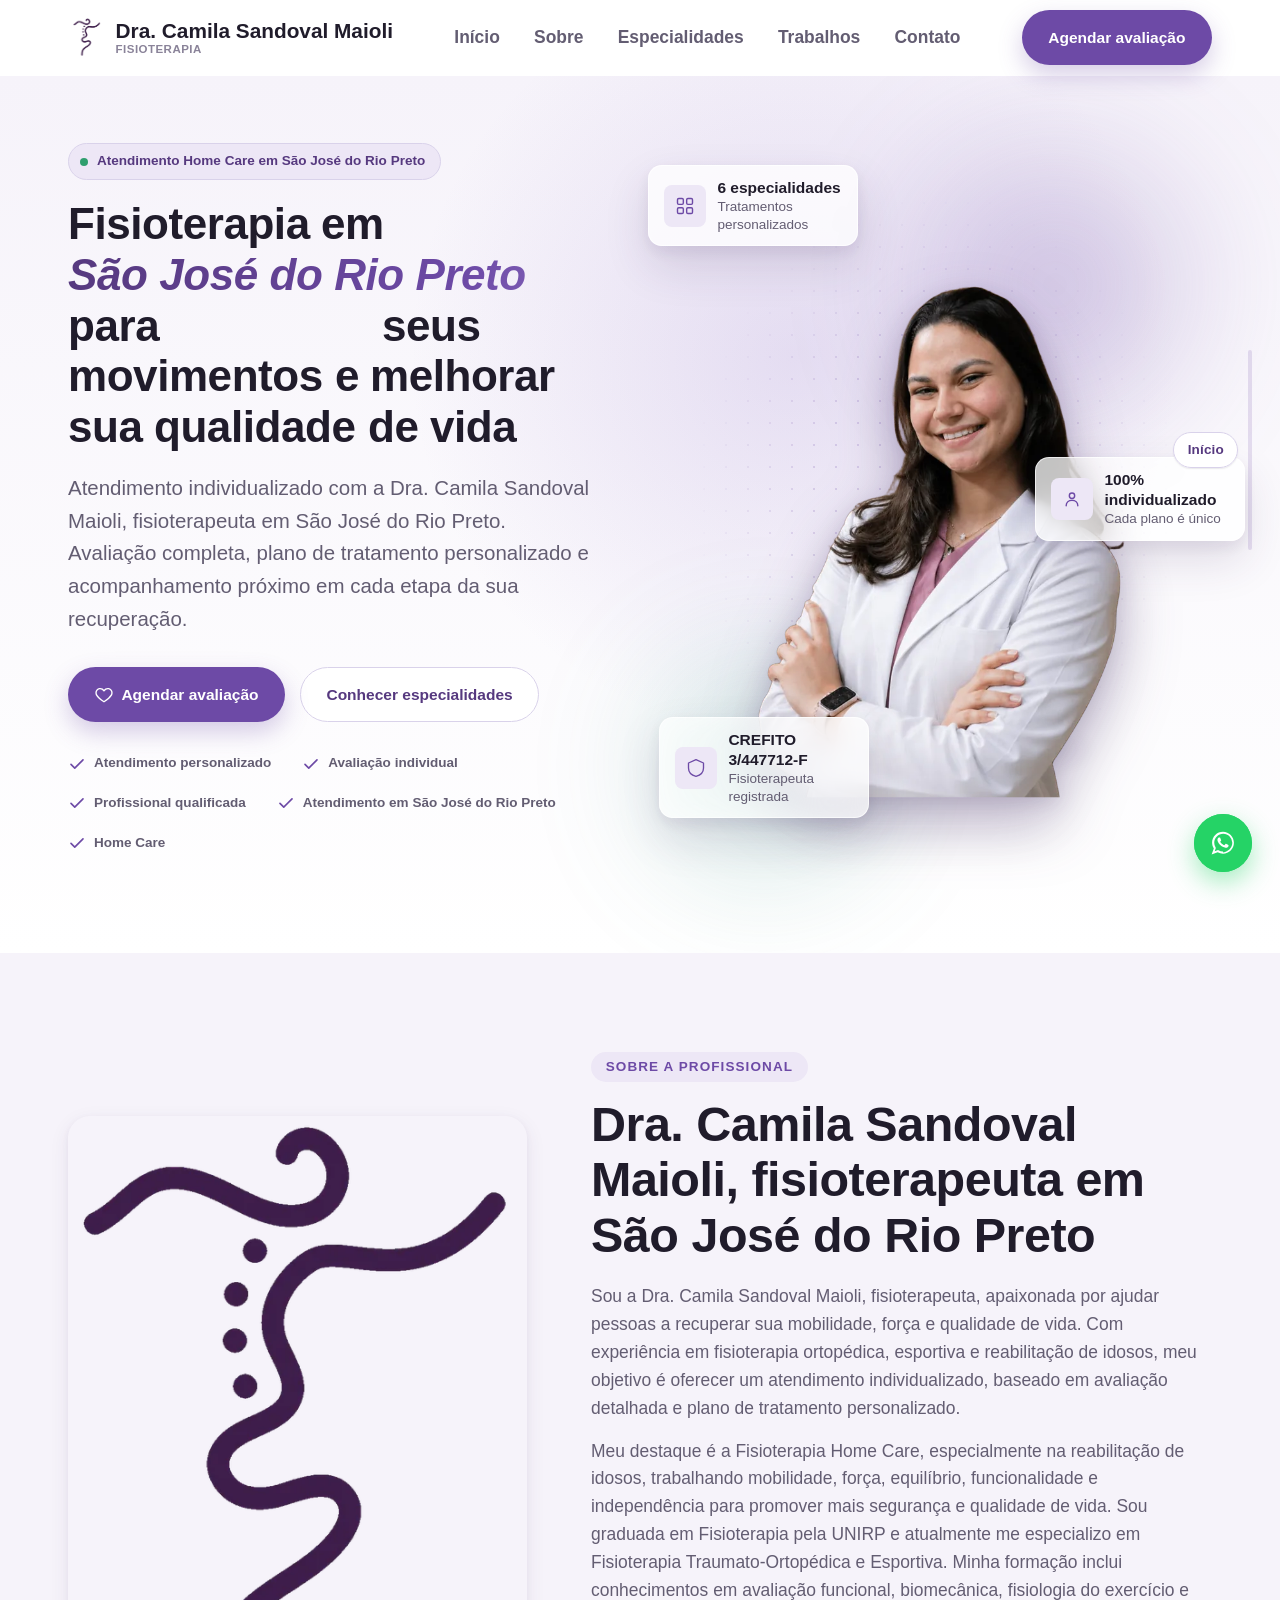
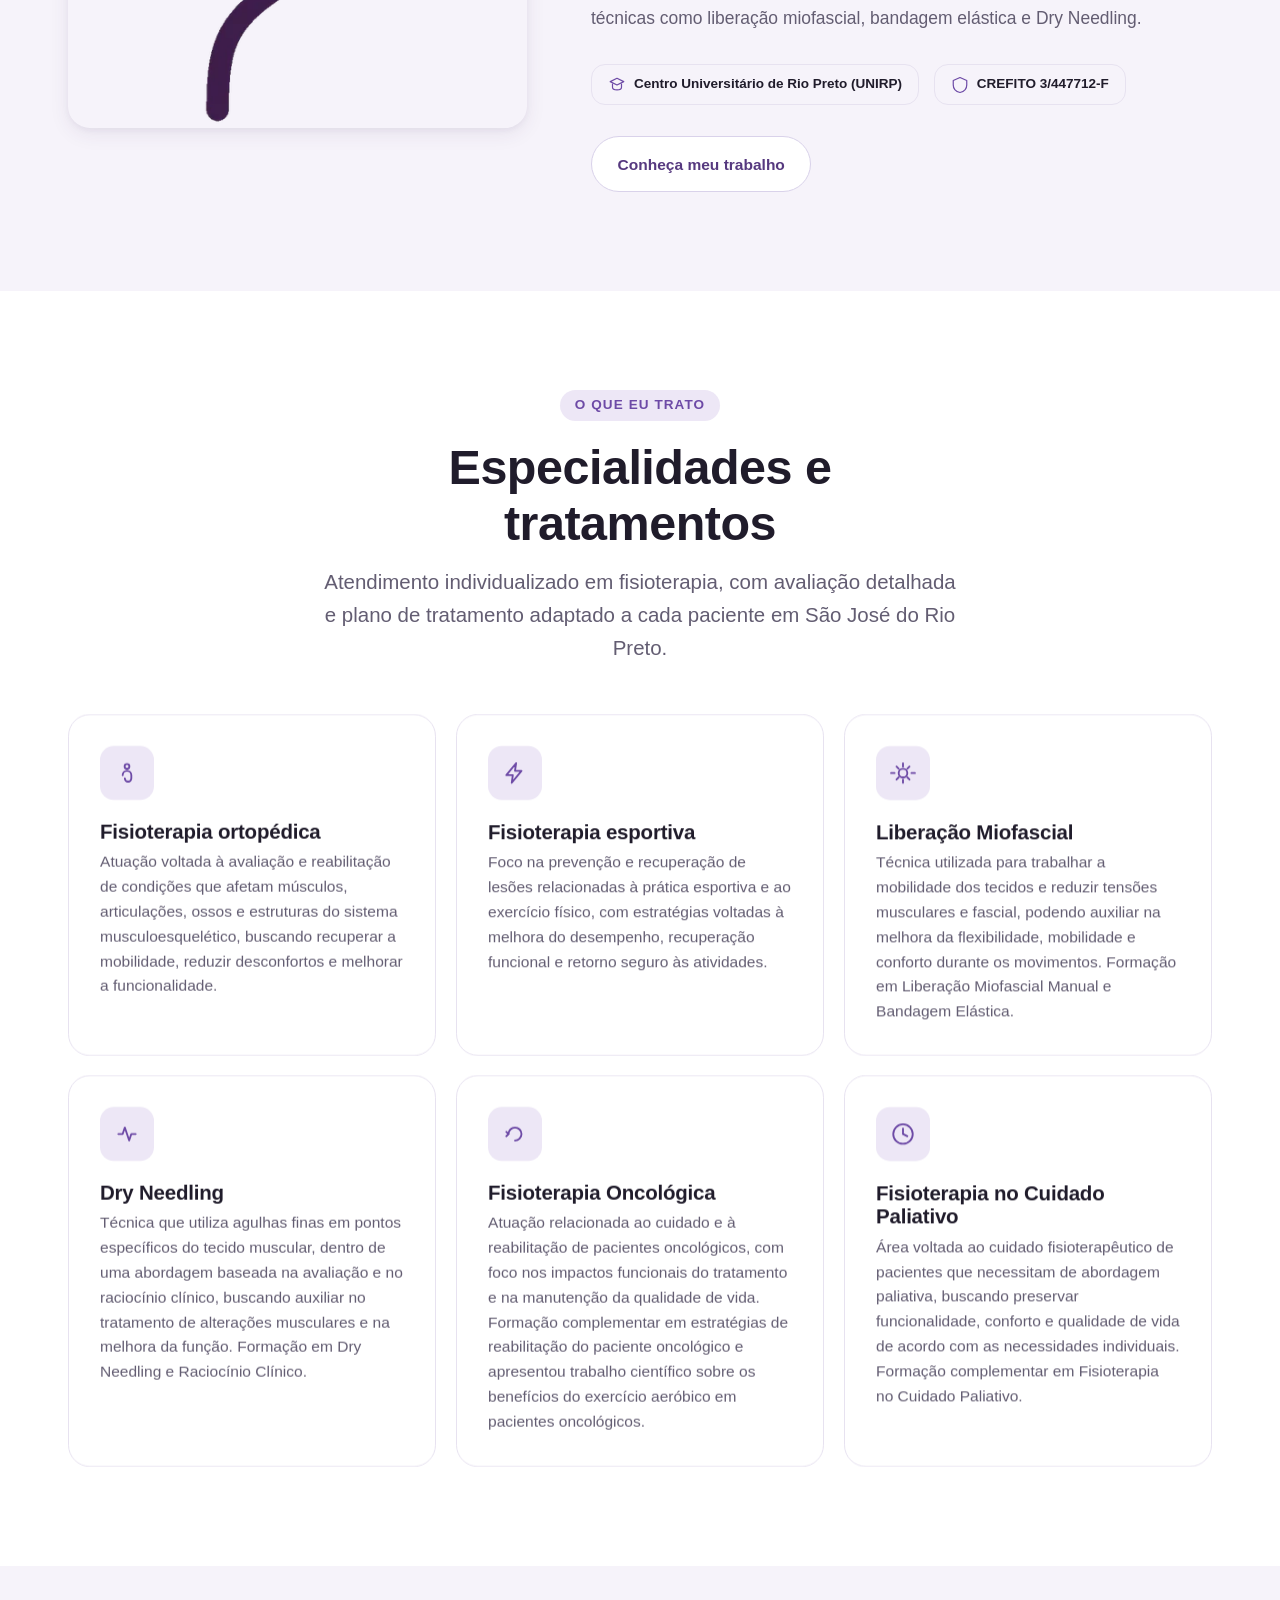
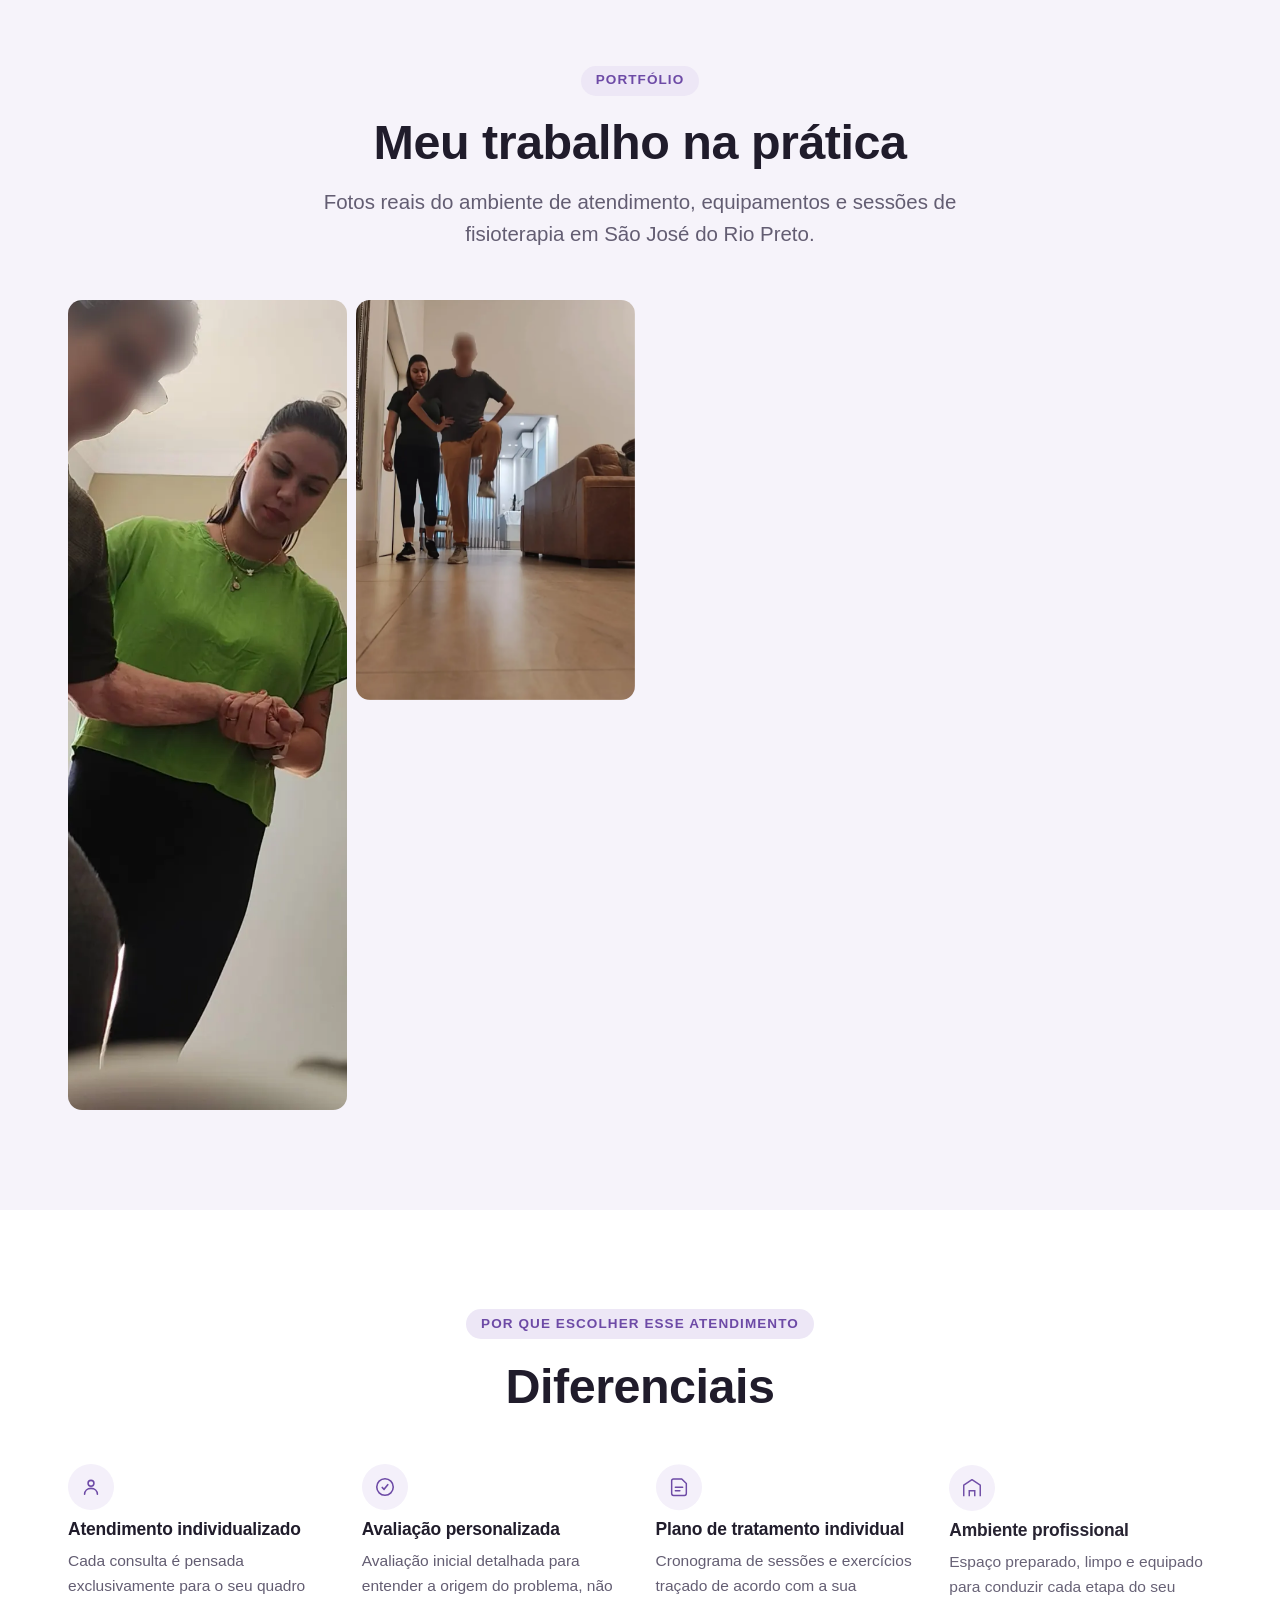
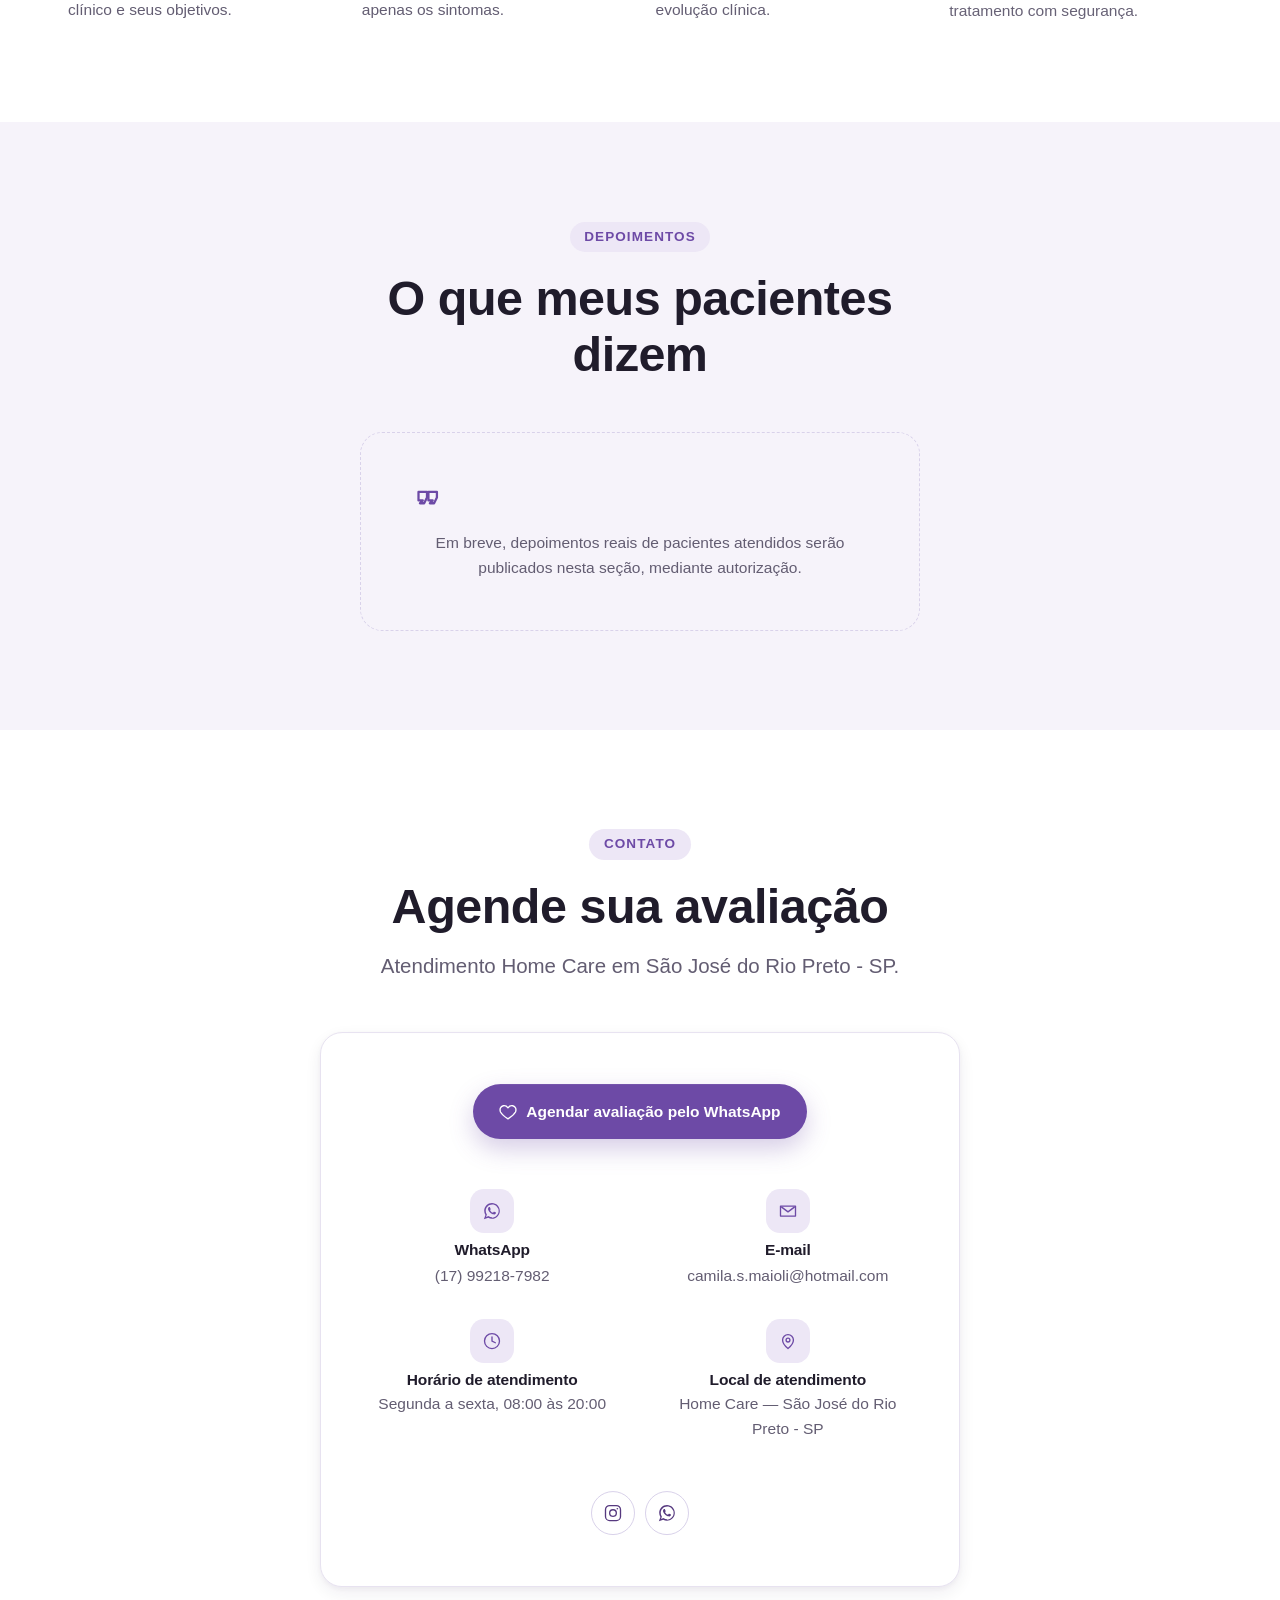
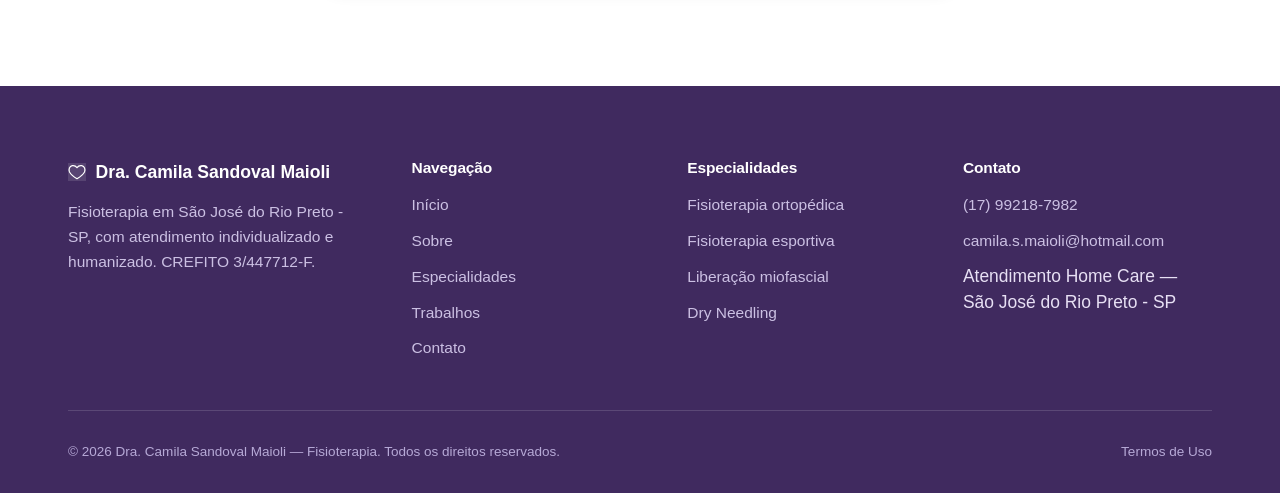
==== commit fba8dd31: "finalizei" ====
--- a/index.html
+++ b/index.html
@@ -34,8 +34,6 @@
 
 <link rel="preload" as="image" href="./img/logo.webp">
 <link rel="preload" as="image" href="./img/dra_camila.webp" imagesrcset="./img/dra_camila-700w.webp 700w, ./img/dra_camila.webp 1086w" imagesizes="(max-width: 900px) 320px, 420px" fetchpriority="high">
-<link rel="preload" as="script" href="/js/vendor/gsap.min.js">
-<link rel="preload" as="script" href="/js/vendor/ScrollTrigger.min.js">
 <link rel="stylesheet" href="/css/style.css">
 
 <!-- JSON-LD: Local Business / Medical Business -->
@@ -85,8 +83,16 @@
 </script>
 </head>
 <body>
-<div class="scroll-progress" aria-hidden="true"><span class="scroll-progress-bar" id="scroll-progress-bar"></span></div>
 <a class="skip-link" href="#conteudo-principal">Pular para o conteúdo principal</a>
+
+<!-- Sumário lateral: acompanha o progresso da rolagem e mostra a seção
+     atual por 1s a cada rolagem (ver initSideToc em js/main.js). -->
+<aside class="side-toc" id="side-toc" aria-hidden="true">
+  <span class="side-toc-label" id="side-toc-label">Início</span>
+  <span class="side-toc-track">
+    <span class="side-toc-fill" id="side-toc-fill"></span>
+  </span>
+</aside>
 
 <!-- =====================================================================
      HEADER / NAV
@@ -127,7 +133,7 @@
   <!-- ===================================================================
        HERO
        =================================================================== -->
-  <section class="hero" id="inicio" aria-label="Apresentação">
+  <section class="hero" id="inicio" data-toc-label="Início" aria-label="Apresentação">
     <div class="container hero-grid">
       <div class="hero-content">
         <span class="hero-badge"><span class="hero-badge-dot" aria-hidden="true"></span> Atendimento Home Care em São José do Rio Preto</span>
@@ -137,7 +143,7 @@
           Avaliação completa, plano de tratamento personalizado e acompanhamento próximo em cada etapa da sua recuperação.
         </p>
         <div class="hero-ctas">
-          <a class="btn btn-primary" href="https://wa.me/5517992187982?text=Ol%C3%A1%2C%20Dra.%20Camila%20Sandoval%20Maioli!%20Encontrei%20seu%20site%20pelo%20Google%20e%20gostaria%20de%20saber%20mais%20sobre%20uma%20avalia%C3%A7%C3%A3o%20de%20fisioterapia." target="_blank" rel="noopener" data-cta="hero-agendar">
+          <a class="btn btn-primary btn-pulse" href="https://wa.me/5517992187982?text=Ol%C3%A1%2C%20Dra.%20Camila%20Sandoval%20Maioli!%20Encontrei%20seu%20site%20pelo%20Google%20e%20gostaria%20de%20saber%20mais%20sobre%20uma%20avalia%C3%A7%C3%A3o%20de%20fisioterapia." target="_blank" rel="noopener" data-cta="hero-agendar">
             <svg width="18" height="18" viewBox="0 0 24 24" fill="none" aria-hidden="true"><path d="M12 21s-7.5-4.6-10-9.1C.5 8.1 2 4.5 5.6 3.6 8 3 10.3 4 12 6.3 13.7 4 16 3 18.4 3.6 22 4.5 23.5 8.1 22 11.9 19.5 16.4 12 21 12 21Z" stroke="currentColor" stroke-width="1.8" stroke-linejoin="round"/></svg>
             Agendar avaliação
           </a>
@@ -215,7 +221,7 @@
   <!-- ===================================================================
        SOBRE
        =================================================================== -->
-  <section class="section-pad bg-alt" id="sobre" aria-label="Sobre a fisioterapeuta">
+  <section class="section-pad bg-alt" id="sobre" data-toc-label="Sobre" aria-label="Sobre a fisioterapeuta">
     <div class="container about-grid">
         <div class="about-media">
           <img src="./img/logo.webp" width="1200" height="675" alt="Dra. Camila Sandoval Maioli, fisioterapeuta em atendimento" loading="lazy" decoding="async">
@@ -225,24 +231,13 @@
         <span class="eyebrow">Sobre a profissional</span>
         <h2>Dra. Camila Sandoval Maioli, fisioterapeuta em São José do Rio Preto</h2>
         <p>
-   Sou a Dra. Camila Sandoval Maioli, fisioterapeuta, e ofereço atendimento individualizado, humanizado e personalizado às necessidades de cada paciente.
-
-Meu destaque é a **Fisioterapia Home Care**, especialmente na reabilitação de idosos, trabalhando mobilidade, força, equilíbrio, funcionalidade e independência para promover mais segurança e qualidade de vida.
+   Sou a Dra. Camila Sandoval Maioli, fisioterapeuta, apaixonada por ajudar pessoas a recuperar sua mobilidade, força e qualidade de vida. Com experiência em fisioterapia ortopédica, esportiva e reabilitação de idosos, meu objetivo é oferecer um atendimento individualizado, baseado em avaliação detalhada e plano de tratamento personalizado.
+        </p>
+        <p>
+
+Meu destaque é a Fisioterapia Home Care, especialmente na reabilitação de idosos, trabalhando mobilidade, força, equilíbrio, funcionalidade e independência para promover mais segurança e qualidade de vida.
 
 Sou graduada em Fisioterapia pela UNIRP e atualmente me especializo em Fisioterapia Traumato-Ortopédica e Esportiva. Minha formação inclui conhecimentos em avaliação funcional, biomecânica, fisiologia do exercício e técnicas como liberação miofascial, bandagem elástica e Dry Needling.
-
-        </p>
-
-        <h3>
-       Atendimento pensado para cada paciente:
-        </h3>
-
-        <p>
-            No Home Care, cada atendimento é realizado de acordo com as condições, limitações e objetivos do paciente, buscando tornar a reabilitação mais confortável, segura e integrada à sua rotina.
-
-Cuidar do movimento é também cuidar da independência, da autoestima e da qualidade de vida.
-        </p>
-
         <ul class="about-credentials" role="list">
           <li class="credential-chip">
             <svg width="18" height="18" viewBox="0 0 24 24" fill="none" aria-hidden="true"><path d="M12 3 3 7.5 12 12l9-4.5L12 3Z" stroke="currentColor" stroke-width="1.6" stroke-linejoin="round"/><path d="M6 10v5c0 2 2.7 3.5 6 3.5s6-1.5 6-3.5v-5" stroke="currentColor" stroke-width="1.6"/></svg>
@@ -266,7 +261,7 @@
     Mantenha somente as especialidades realmente oferecidas.
     Remova ou edite os cards abaixo conforme os serviços reais da clínica.
   -->
-  <section class="section-pad" id="especialidades" aria-label="Especialidades e tratamentos">
+  <section class="section-pad" id="especialidades" data-toc-label="Especialidades" aria-label="Especialidades e tratamentos">
     <div class="container">
       <div class="section-head center">
         <span class="eyebrow">O que eu trato</span>
@@ -329,7 +324,7 @@
   <!-- ===================================================================
        TRABALHOS / PORTFÓLIO
        =================================================================== -->
-  <section class="section-pad bg-alt" id="trabalhos" aria-label="Trabalhos e atendimentos">
+  <section class="section-pad bg-alt" id="trabalhos" data-toc-label="Trabalhos" aria-label="Trabalhos e atendimentos">
     <div class="container">
       <div class="section-head center">
         <span class="eyebrow">Portfólio</span>
@@ -374,7 +369,7 @@
   <!-- ===================================================================
        DIFERENCIAIS
        =================================================================== -->
-  <section class="section-pad" aria-label="Diferenciais do atendimento">
+  <section class="section-pad" id="diferenciais" data-toc-label="Diferenciais" aria-label="Diferenciais do atendimento">
     <div class="container">
       <div class="section-head center">
         <span class="eyebrow">Por que escolher esse atendimento</span>
@@ -425,7 +420,7 @@
     Enquanto não houver depoimentos, a seção abaixo fica no estado "em preparação".
     Para publicar um depoimento real, duplique o bloco comentado ".testimonial-card".
   -->
-  <section class="section-pad bg-alt" id="depoimentos" aria-label="Depoimentos de pacientes">
+  <section class="section-pad bg-alt" id="depoimentos" data-toc-label="Depoimentos" aria-label="Depoimentos de pacientes">
     <div class="container">
       <div class="section-head center">
         <span class="eyebrow">Depoimentos</span>
@@ -452,7 +447,7 @@
   <!-- ===================================================================
        CONTATO
        =================================================================== -->
-  <section class="section-pad" id="contato" aria-label="Contato e agendamento">
+  <section class="section-pad" id="contato" data-toc-label="Contato" aria-label="Contato e agendamento">
     <div class="container">
       <div class="section-head center">
         <span class="eyebrow">Contato</span>
@@ -600,8 +595,8 @@
   </figure>
 </div>
 
-<script src="/js/vendor/gsap.min.js" defer></script>
-<script src="/js/vendor/ScrollTrigger.min.js" defer></script>
+<script src="/js/vendor/gsap.min.js" defer fetchpriority="low"></script>
+<script src="/js/vendor/ScrollTrigger.min.js" defer fetchpriority="low"></script>
 <script src="/js/main.js" defer></script>
 </body>
 </html>
--- a/css/style.css
+++ b/css/style.css
@@ -259,24 +259,95 @@
 }
 .btn-whatsapp:hover { background: #1eb857; transform: translateY(-2px); }
 
-/* -------------------------------------------------------------------------
-   4B. SCROLL PROGRESS BAR
-   ------------------------------------------------------------------------- */
-.scroll-progress {
+/* Pulso contínuo no CTA principal da hero — mesmo padrão do botão flutuante
+   do WhatsApp (anel expandindo a partir do botão, em loop). */
+.btn-pulse {
+  position: relative;
+  z-index: 0;
+}
+.btn-pulse::before {
+  content: "";
+  position: absolute;
+  inset: 0;
+  border-radius: inherit;
+  background: var(--c-primary);
+  z-index: -1;
+  animation: btn-pulse-ring 2s ease-out infinite;
+}
+.btn-pulse:hover::before { animation-play-state: paused; opacity: 0; }
+@keyframes btn-pulse-ring {
+  0% { transform: scale(1); opacity: 0.5; }
+  100% { transform: scale(1.14); opacity: 0; }
+}
+@media (prefers-reduced-motion: reduce) {
+  .btn-pulse::before { animation: none; opacity: 0; }
+}
+
+/* -------------------------------------------------------------------------
+   4B. SUMÁRIO LATERAL (progresso de rolagem + seção atual)
+   Fica fixo na borda direita da tela, em vez do topo do header. A barra
+   mostra o progresso de rolagem da página; o rótulo mostra a seção atual
+   e some 1s depois de cada rolagem, reaparecendo na rolagem seguinte
+   (ver initSideToc em js/main.js). Funciona em PC e mobile, pois depende
+   só do evento "scroll", sem exigir mouse.
+   ------------------------------------------------------------------------- */
+.side-toc {
   position: fixed;
-  top: 0; left: 0; right: 0;
-  height: 3px;
-  z-index: 600;
+  top: 50%;
+  right: clamp(0.6rem, 2.4vw, 1.75rem);
+  transform: translateY(-50%);
+  z-index: 450;
+  display: flex;
+  align-items: center;
+  gap: 0.6rem;
   pointer-events: none;
-  background: transparent;
-}
-.scroll-progress-bar {
-  display: block;
-  height: 100%;
+}
+.side-toc-track {
+  position: relative;
+  width: 4px;
+  height: min(200px, 30vh);
+  border-radius: var(--radius-pill);
+  background: rgba(109, 74, 166, 0.16);
+  overflow: hidden;
+  flex-shrink: 0;
+}
+.side-toc-fill {
+  position: absolute;
+  left: 0;
+  top: 0;
   width: 100%;
-  transform: scaleX(0);
-  transform-origin: left center;
-  background: linear-gradient(90deg, var(--c-primary), var(--c-accent-2));
+  height: 0%;
+  border-radius: inherit;
+  background: linear-gradient(180deg, var(--c-primary), var(--c-accent-2));
+}
+.side-toc-label {
+  font-size: var(--fs-xs);
+  font-weight: 700;
+  letter-spacing: 0.01em;
+  color: var(--c-primary-dark);
+  background: rgba(255, 255, 255, 0.92);
+  border: 1px solid var(--c-border-strong);
+  padding: 0.4rem 0.85rem;
+  border-radius: var(--radius-pill);
+  box-shadow: var(--shadow-sm);
+  backdrop-filter: blur(6px);
+  -webkit-backdrop-filter: blur(6px);
+  white-space: nowrap;
+  opacity: 0;
+  transform: translateX(6px);
+  transition: opacity var(--dur-med) var(--ease-out), transform var(--dur-med) var(--ease-out);
+}
+.side-toc-label.is-visible {
+  opacity: 1;
+  transform: translateX(0);
+}
+@media (max-width: 640px) {
+  .side-toc-track { height: min(130px, 22vh); }
+  .side-toc-label { font-size: 0.72rem; padding: 0.32rem 0.65rem; }
+}
+@media (prefers-reduced-motion: reduce) {
+  .side-toc-fill { transition: none; }
+  .side-toc-label { transition: none; }
 }
 
 /* -------------------------------------------------------------------------
@@ -454,7 +525,7 @@
   --spot-x: 62%;
   --spot-y: 32%;
 }
-/* Spotlight that softly follows the cursor (position driven by js/main.js initHeroSpotlight) */
+/* Glow ambiente fixo (o brilho que segue o cursor agora é o .cursor-glow, sitewide) */
 .hero::before {
   content: "";
   position: absolute;
@@ -689,8 +760,38 @@
 body.tab-hidden .hero-blob,
 body.tab-hidden .hero-badge-dot,
 body.tab-hidden .hero-content .accent,
-body.tab-hidden .whatsapp-float::before {
+body.tab-hidden .whatsapp-float::before,
+body.tab-hidden .btn-pulse::before {
   animation-play-state: paused;
+}
+body.tab-hidden .cursor-glow { opacity: 0; }
+
+/* -------------------------------------------------------------------------
+   6B. BLUR ROXO NO PONTEIRO — efeito de brilho que segue o cursor por todo
+   o site (não só na hero), criado dinamicamente em js/main.js
+   (initCursorGlow). Some sozinho em telas sem mouse (touch) e com
+   prefers-reduced-motion.
+   ------------------------------------------------------------------------- */
+.cursor-glow {
+  position: fixed;
+  top: 0;
+  left: 0;
+  width: 620px;
+  height: 620px;
+  margin-left: -310px;
+  margin-top: -310px;
+  border-radius: 50%;
+  background: radial-gradient(circle, rgba(109, 74, 166, 0.3), rgba(109, 74, 166, 0.1) 45%, transparent 70%);
+  filter: blur(48px);
+  pointer-events: none;
+  z-index: 5;
+  opacity: 0;
+  transition: opacity var(--dur-slow) var(--ease-out);
+  will-change: transform;
+}
+.cursor-glow.is-active { opacity: 1; }
+@media (hover: none), (prefers-reduced-motion: reduce) {
+  .cursor-glow { display: none; }
 }
 
 /* Floating glass cards, positioned around the photo */
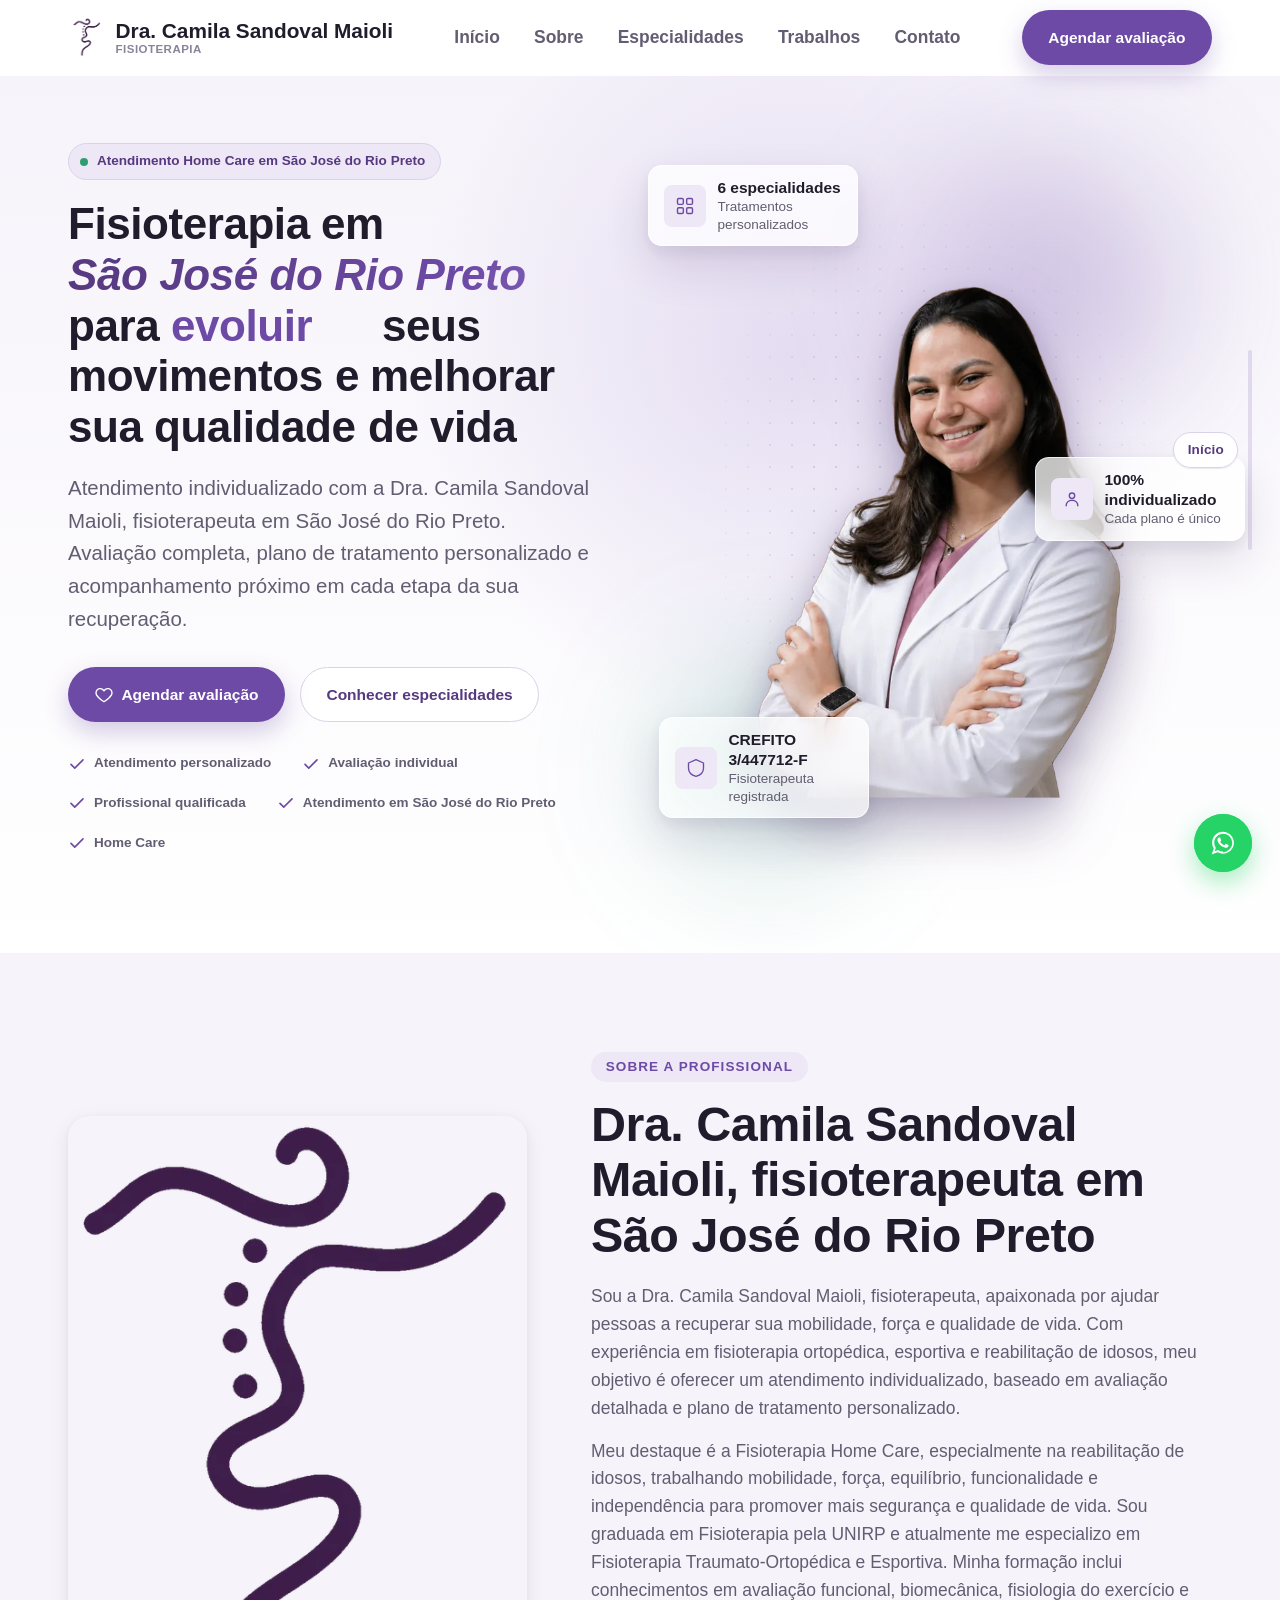
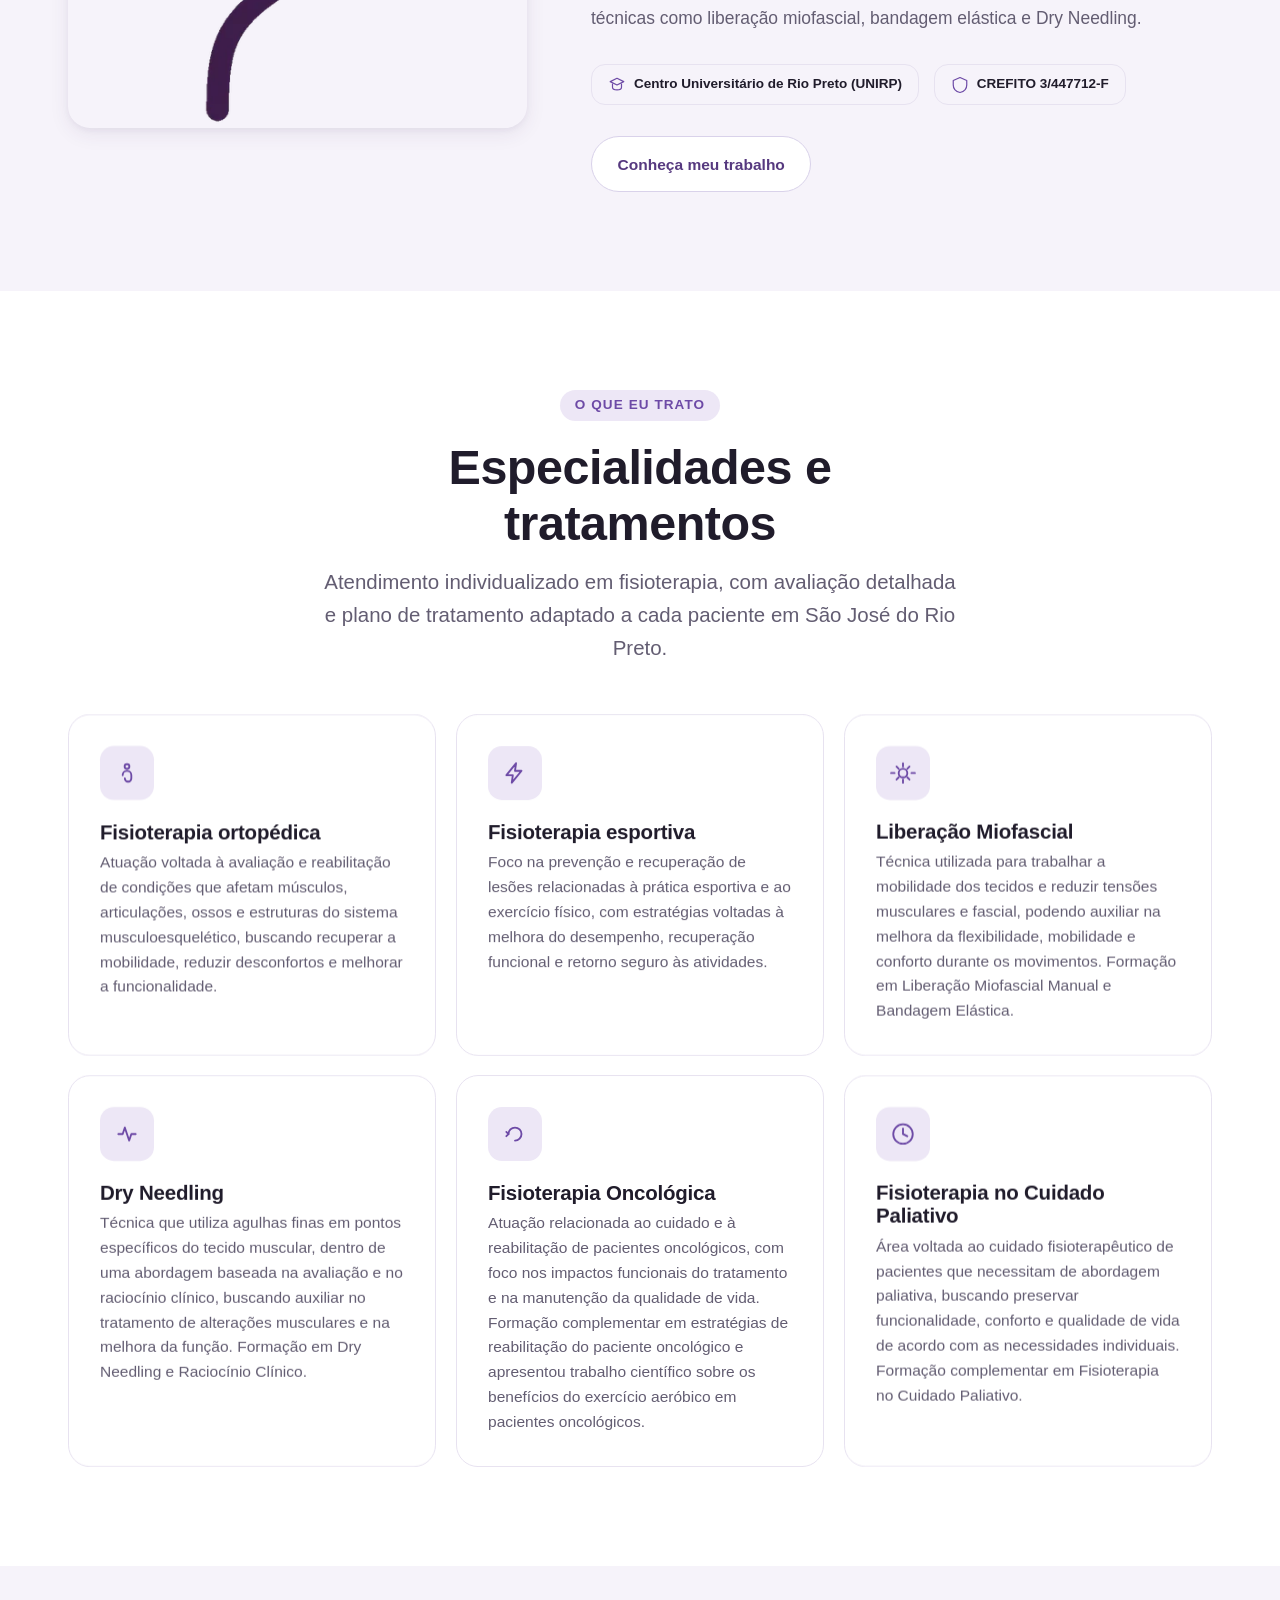
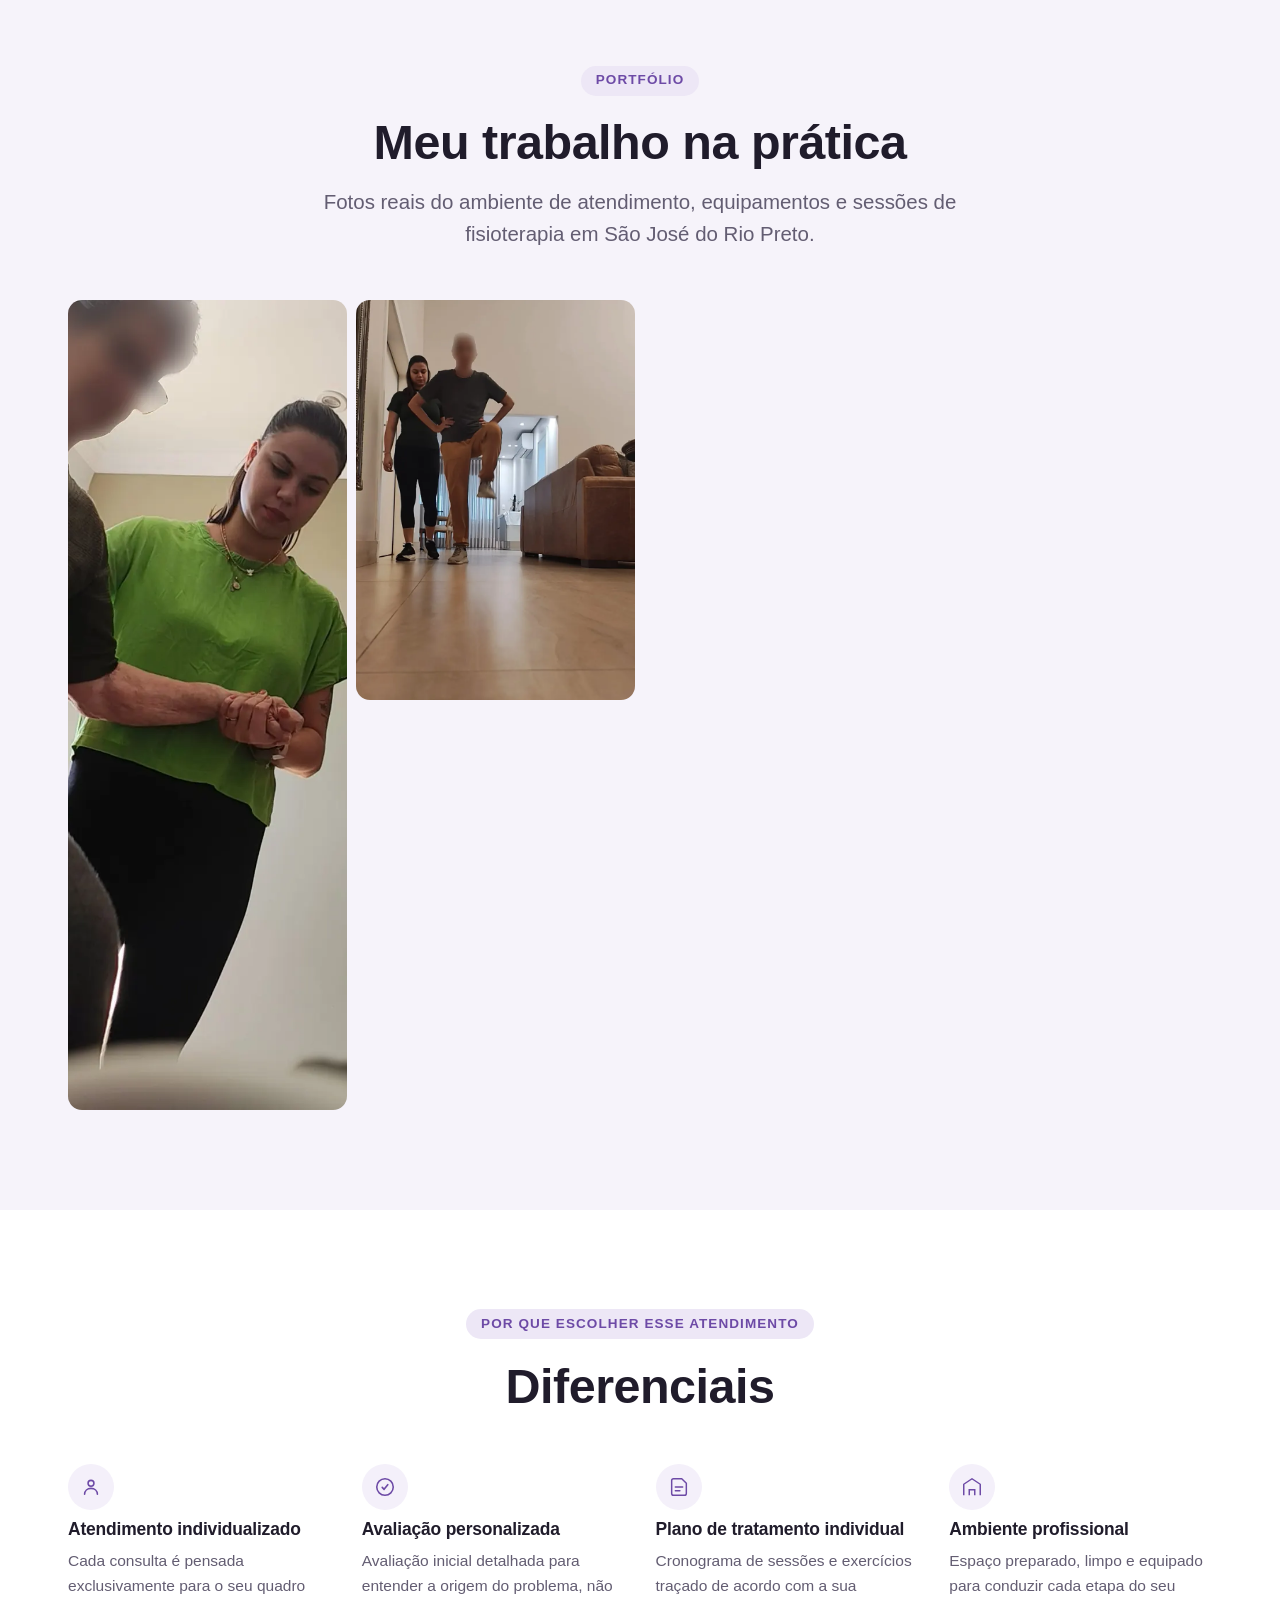
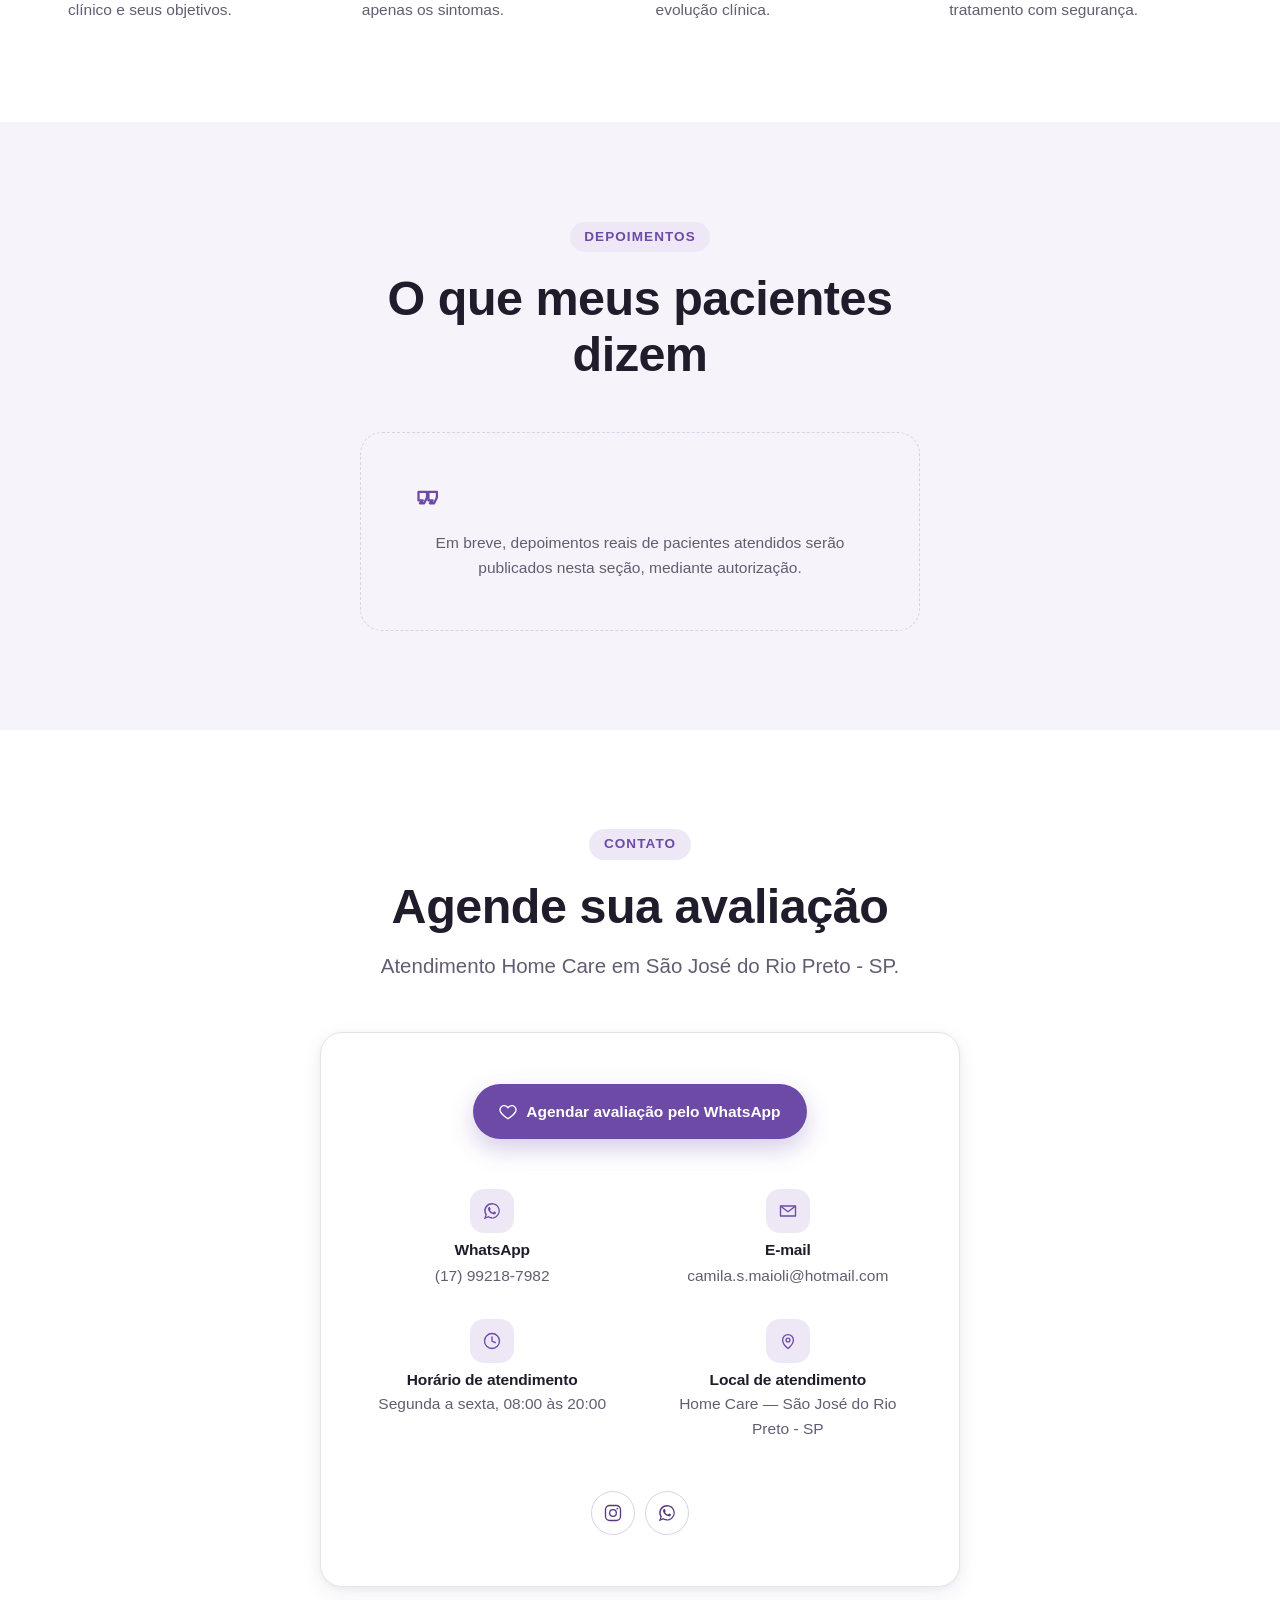
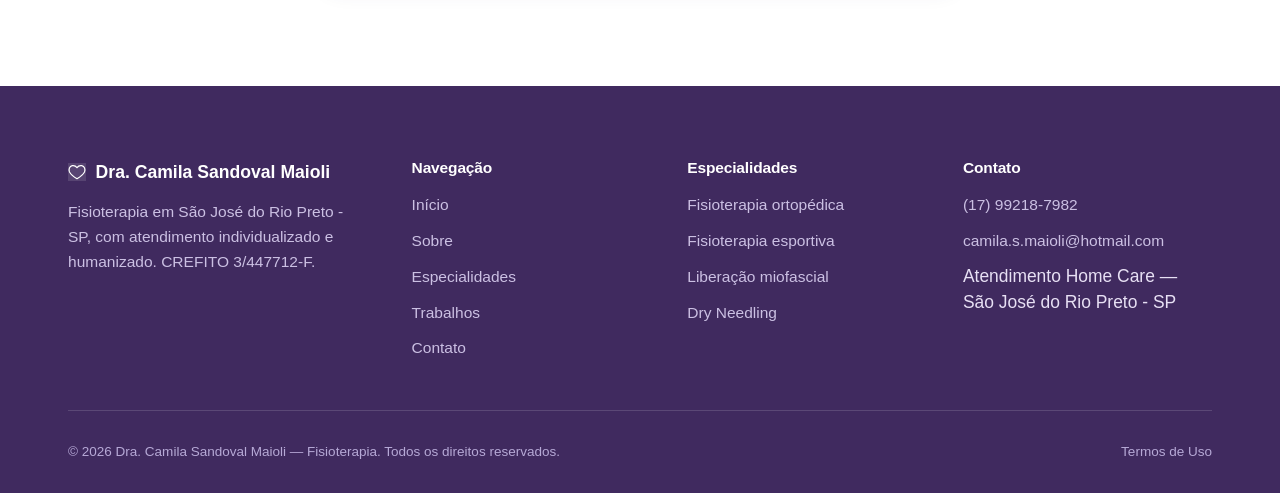
==== commit 60679bba: "logo" ====
--- a/index.html
+++ b/index.html
@@ -6,7 +6,7 @@
 
 <title>Fisioterapeuta em São José do Rio Preto | Dra. Camila Sandoval Maioli</title>
 <meta name="description" content="Fisioterapia em São José do Rio Preto com atendimento individualizado. Conheça as especialidades da Dra. Camila Sandoval Maioli — fisioterapia ortopédica, esportiva e reabilitação pós-operatória — e agende sua avaliação.">
-<link rel="canonical" href="https://www.SEUDOMINIO.com.br/">
+<link rel="canonical" href="https://www.camilamaiolifisio.com.br/">
 <meta name="robots" content="index, follow">
 <meta name="author" content="Dra. Camila Sandoval Maioli">
 <meta name="theme-color" content="#6d4aa6">
@@ -17,8 +17,8 @@
 <meta property="og:site_name" content="Dra. Camila Sandoval Maioli — Fisioterapia">
 <meta property="og:title" content="Fisioterapeuta em São José do Rio Preto | Dra. Camila Sandoval Maioli">
 <meta property="og:description" content="Fisioterapia em São José do Rio Preto com atendimento individualizado. Conheça as especialidades e agende sua avaliação.">
-<meta property="og:url" content="https://www.SEUDOMINIO.com.br/">
-<meta property="og:image" content="https://www.SEUDOMINIO.com.br/assets/img/og-cover.jpg">
+<meta property="og:url" content="https://www.camilamaiolifisio.com.br/">
+<meta property="og:image" content="https://www.camilamaiolifisio.com.br/assets/img/og-cover.jpg">
 <meta property="og:image:width" content="1200">
 <meta property="og:image:height" content="630">
 
@@ -26,10 +26,10 @@
 <meta name="twitter:card" content="summary_large_image">
 <meta name="twitter:title" content="Fisioterapeuta em São José do Rio Preto | Dra. Camila Sandoval Maioli">
 <meta name="twitter:description" content="Fisioterapia em São José do Rio Preto com atendimento individualizado. Conheça as especialidades e agende sua avaliação.">
-<meta name="twitter:image" content="https://www.SEUDOMINIO.com.br/assets/img/og-cover.jpg">
+<meta name="twitter:image" content="https://www.camilamaiolifisio.com.br/assets/img/og-cover.jpg">
 
 <!-- Favicon -->
-<link rel="icon" type="image/png" href="./assets/logo.png">
+<link rel="icon" type="image/png" href="./assets/logo.ico">
 <link rel="manifest" href="/site.webmanifest">
 
 <link rel="preload" as="image" href="./img/logo.webp">
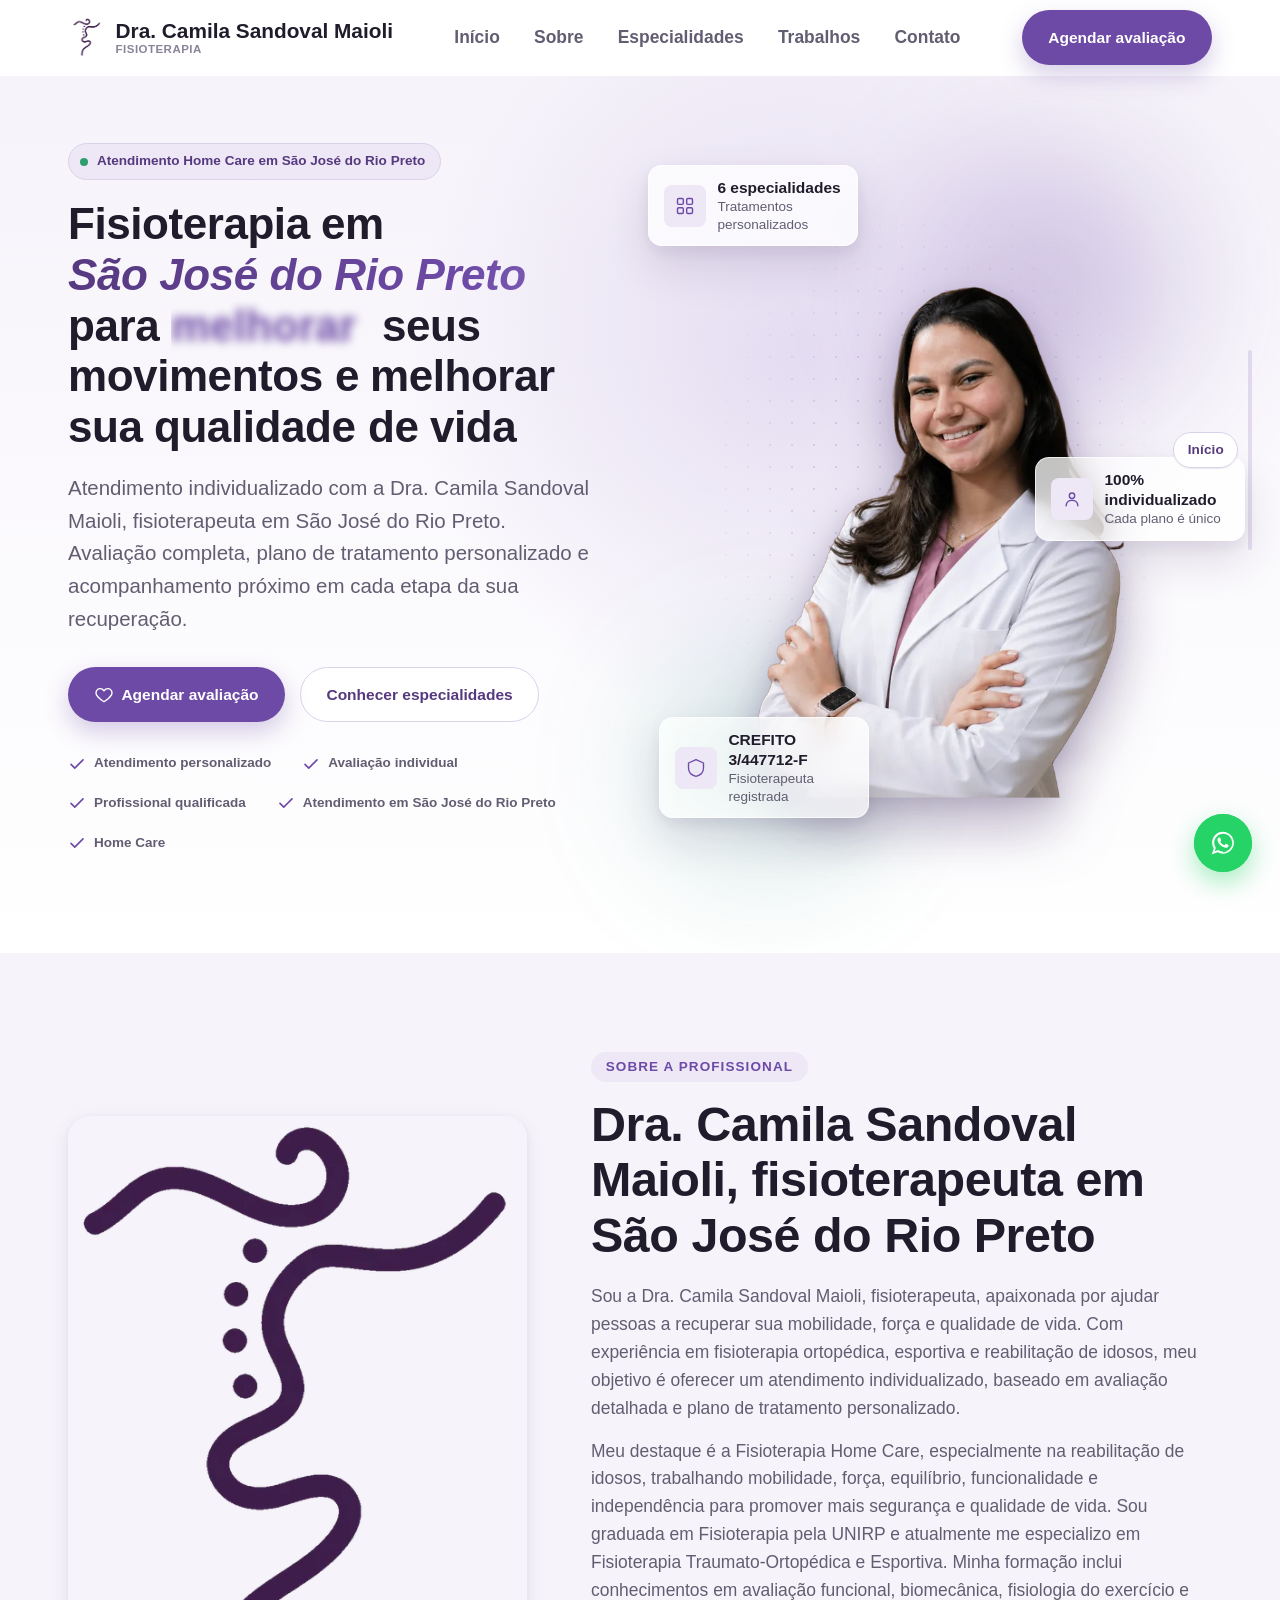
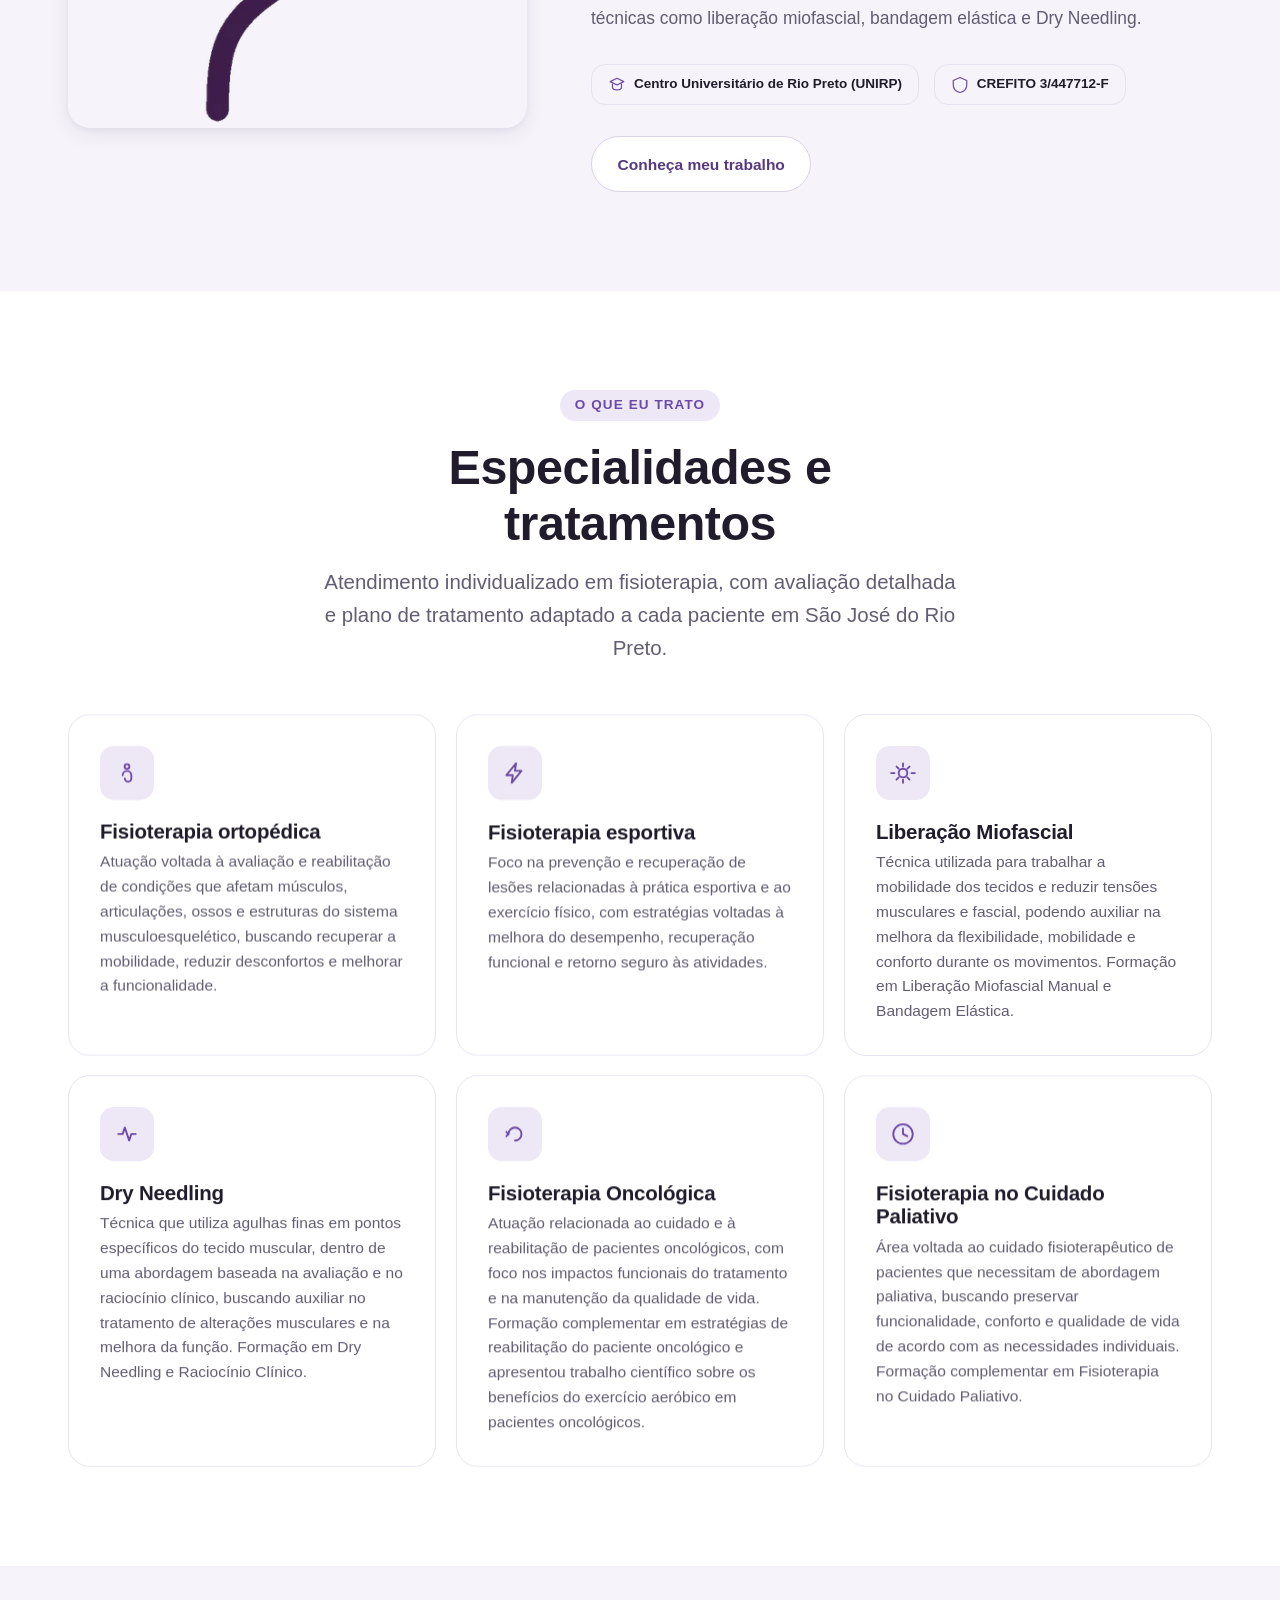
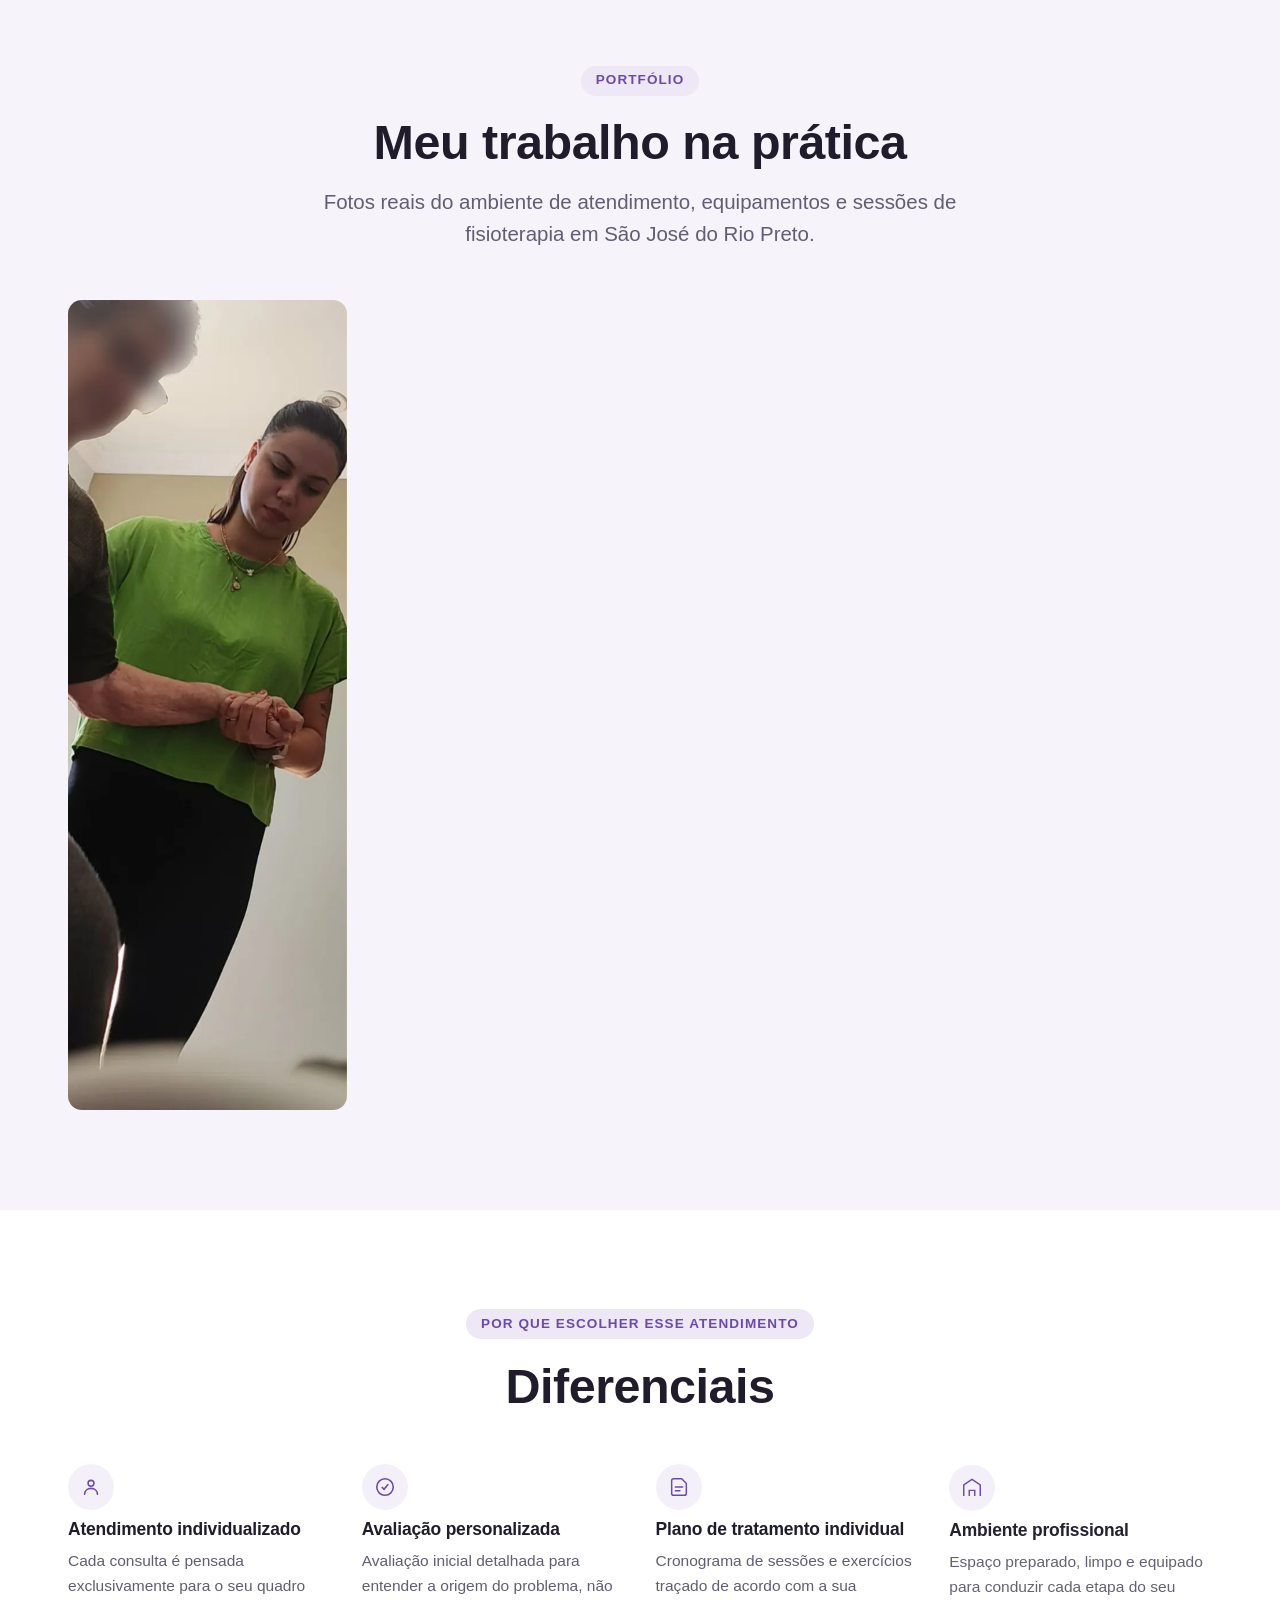
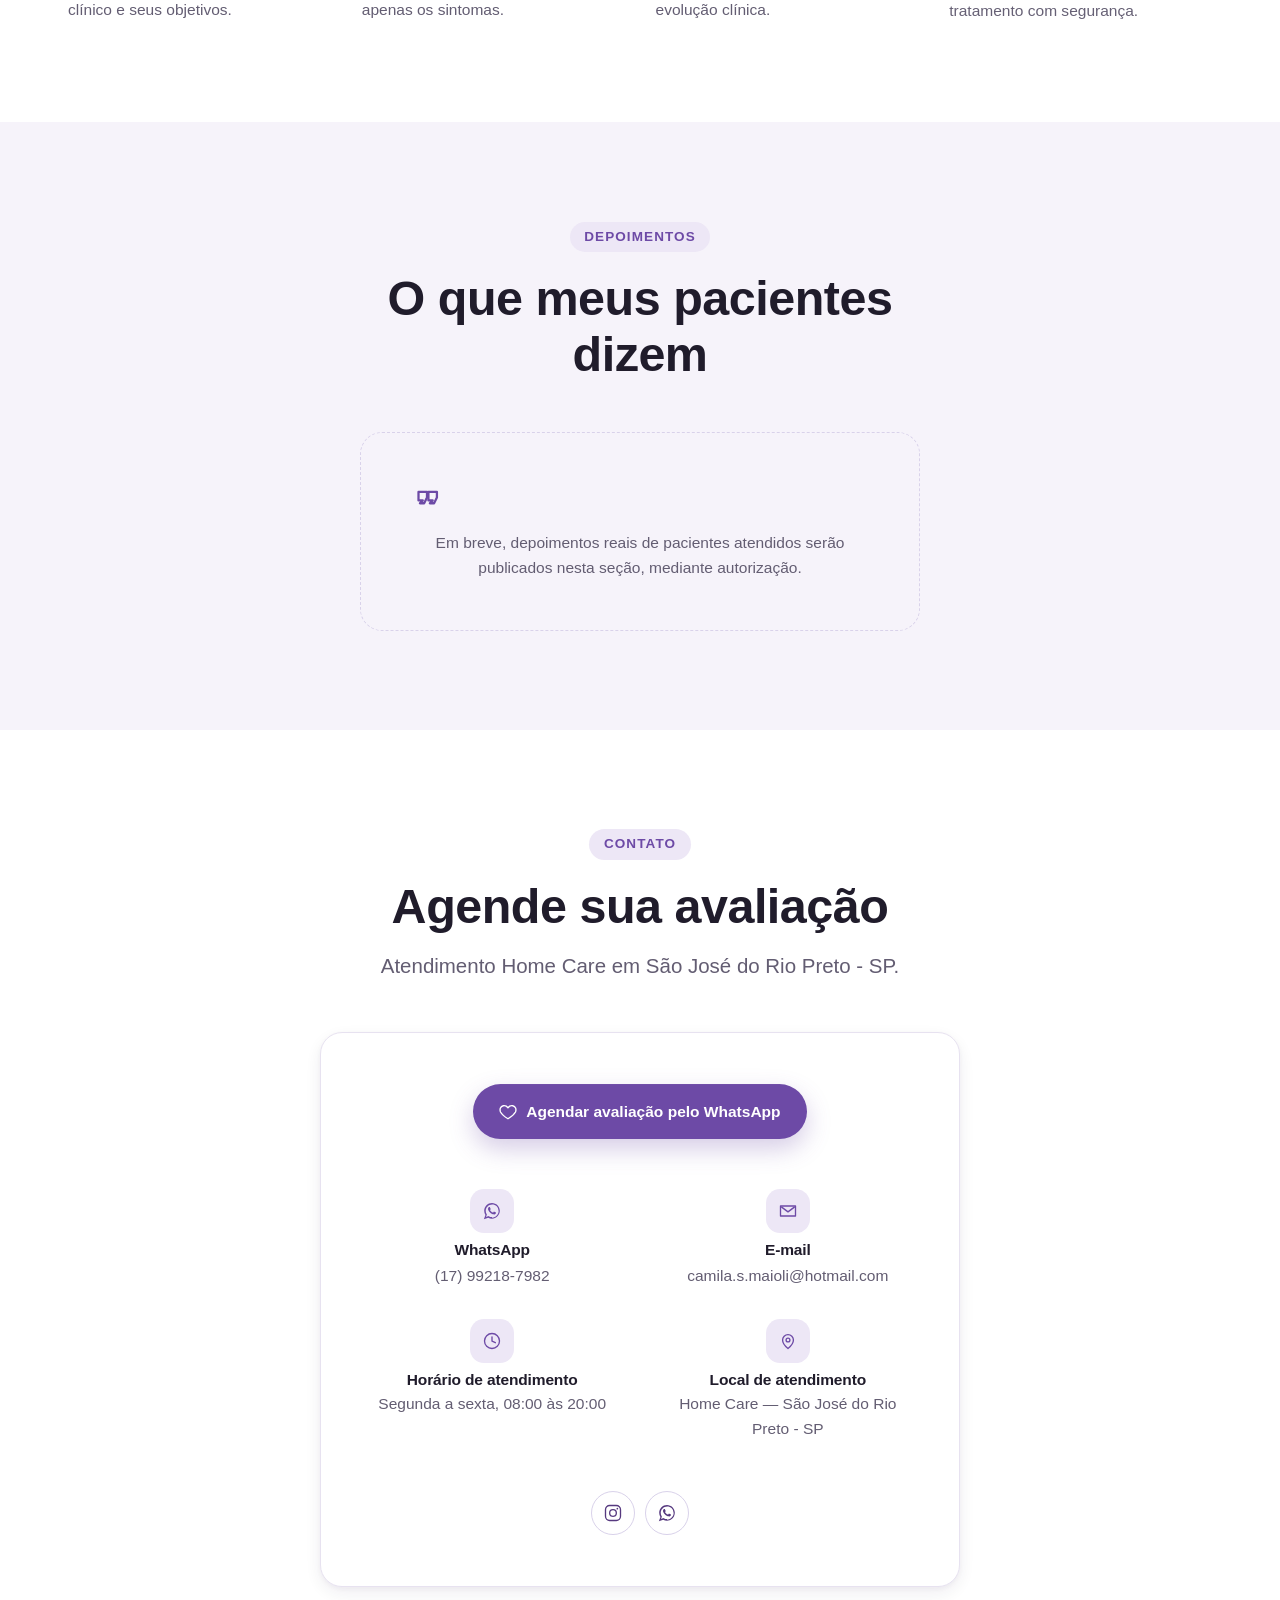
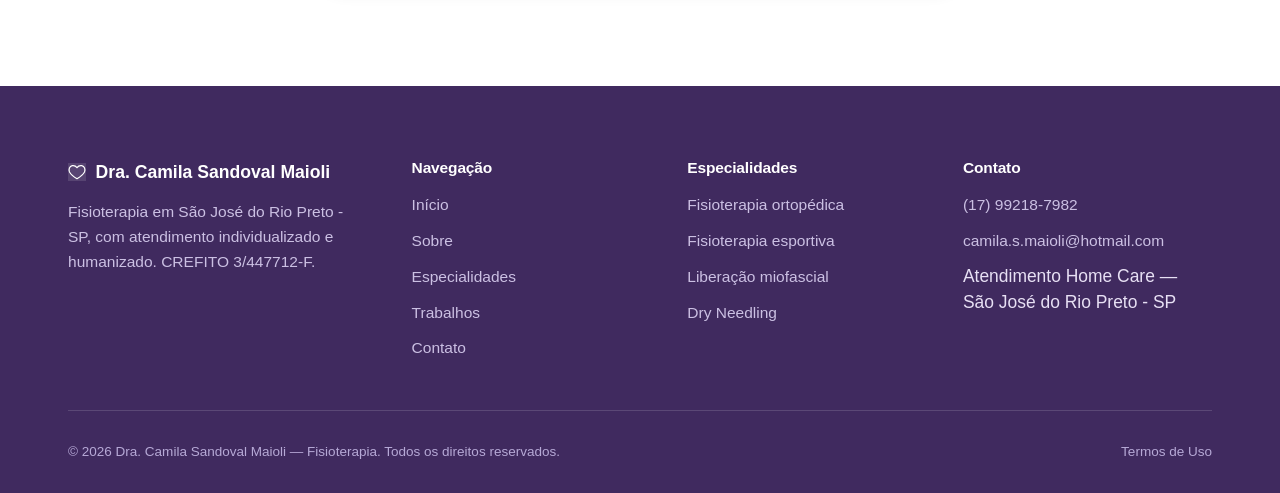
==== commit f8d1ca1e: "logo2" ====
--- a/index.html
+++ b/index.html
@@ -29,7 +29,7 @@
 <meta name="twitter:image" content="https://www.camilamaiolifisio.com.br/assets/img/og-cover.jpg">
 
 <!-- Favicon -->
-<link rel="icon" type="image/png" href="./assets/logo.ico">
+<link rel="icon" type="image/x-icon" href="./assets/favicon.ico">
 <link rel="manifest" href="/site.webmanifest">
 
 <link rel="preload" as="image" href="./img/logo.webp">
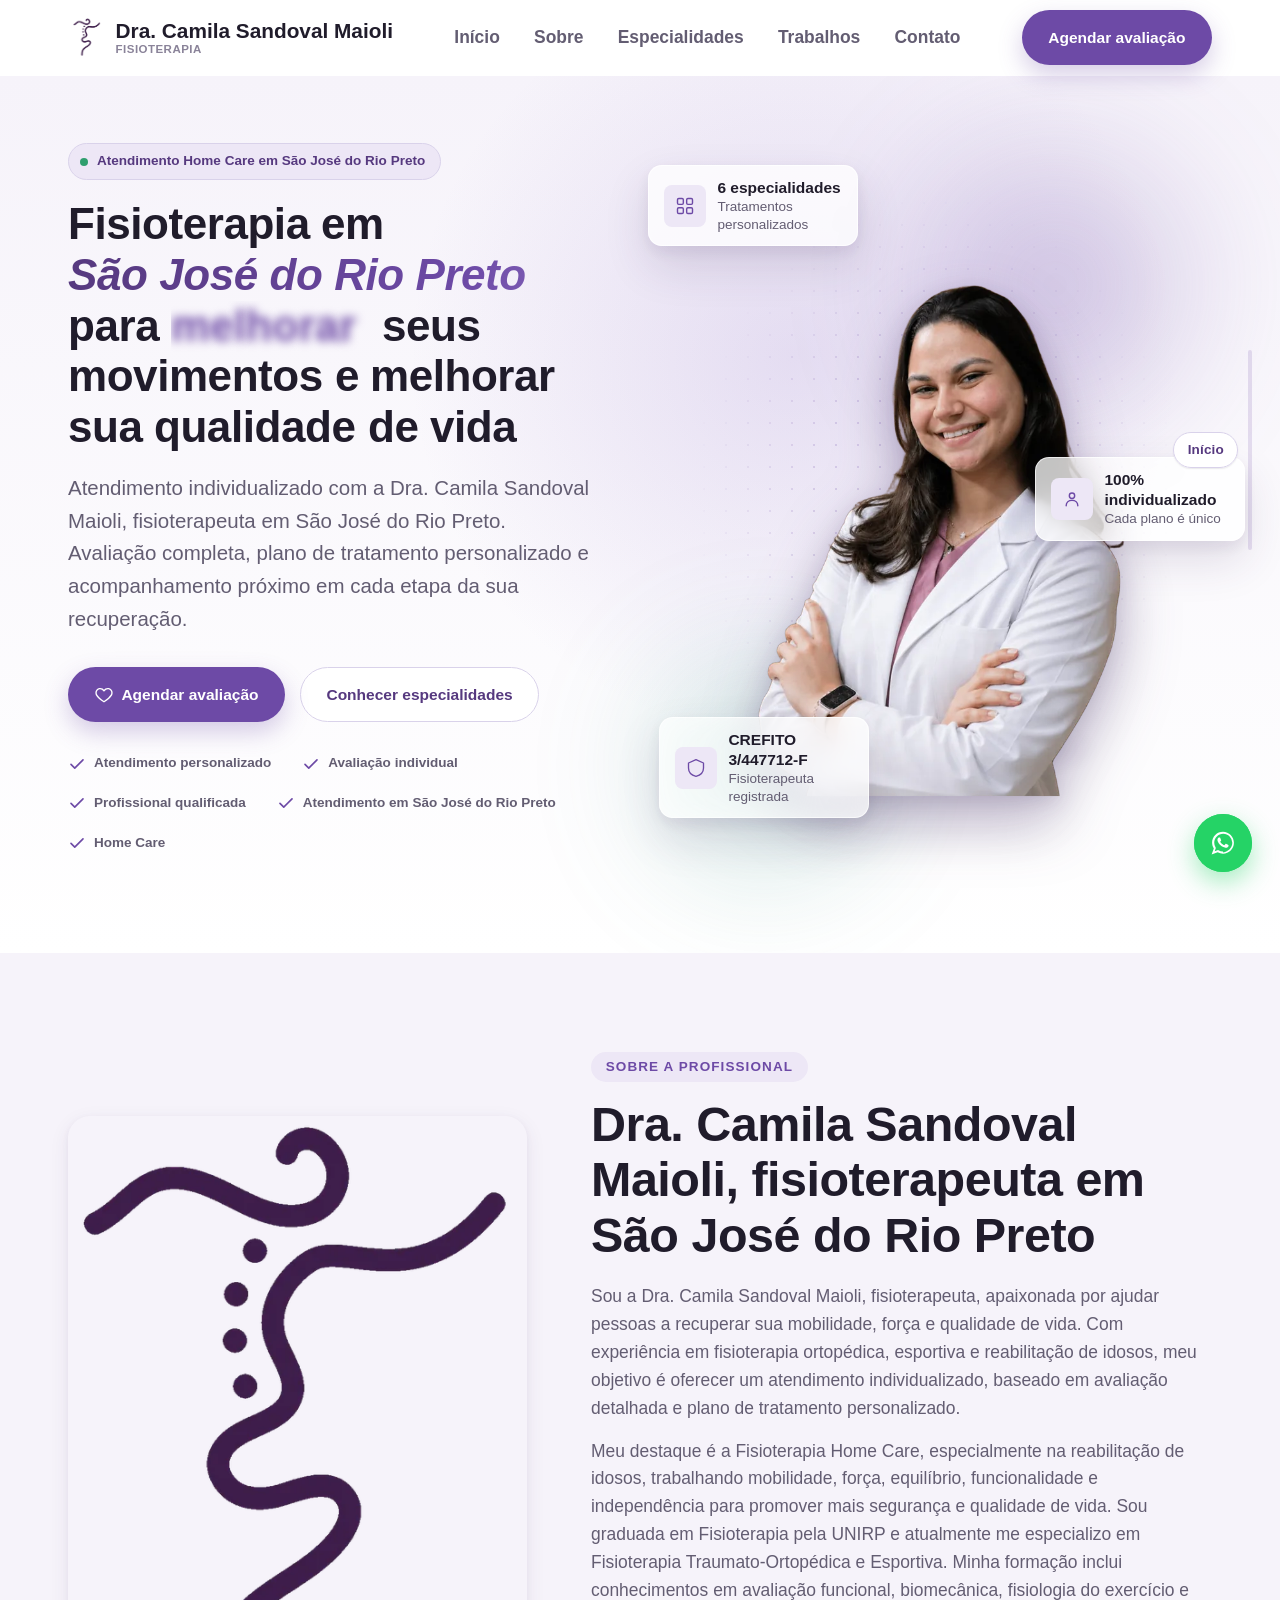
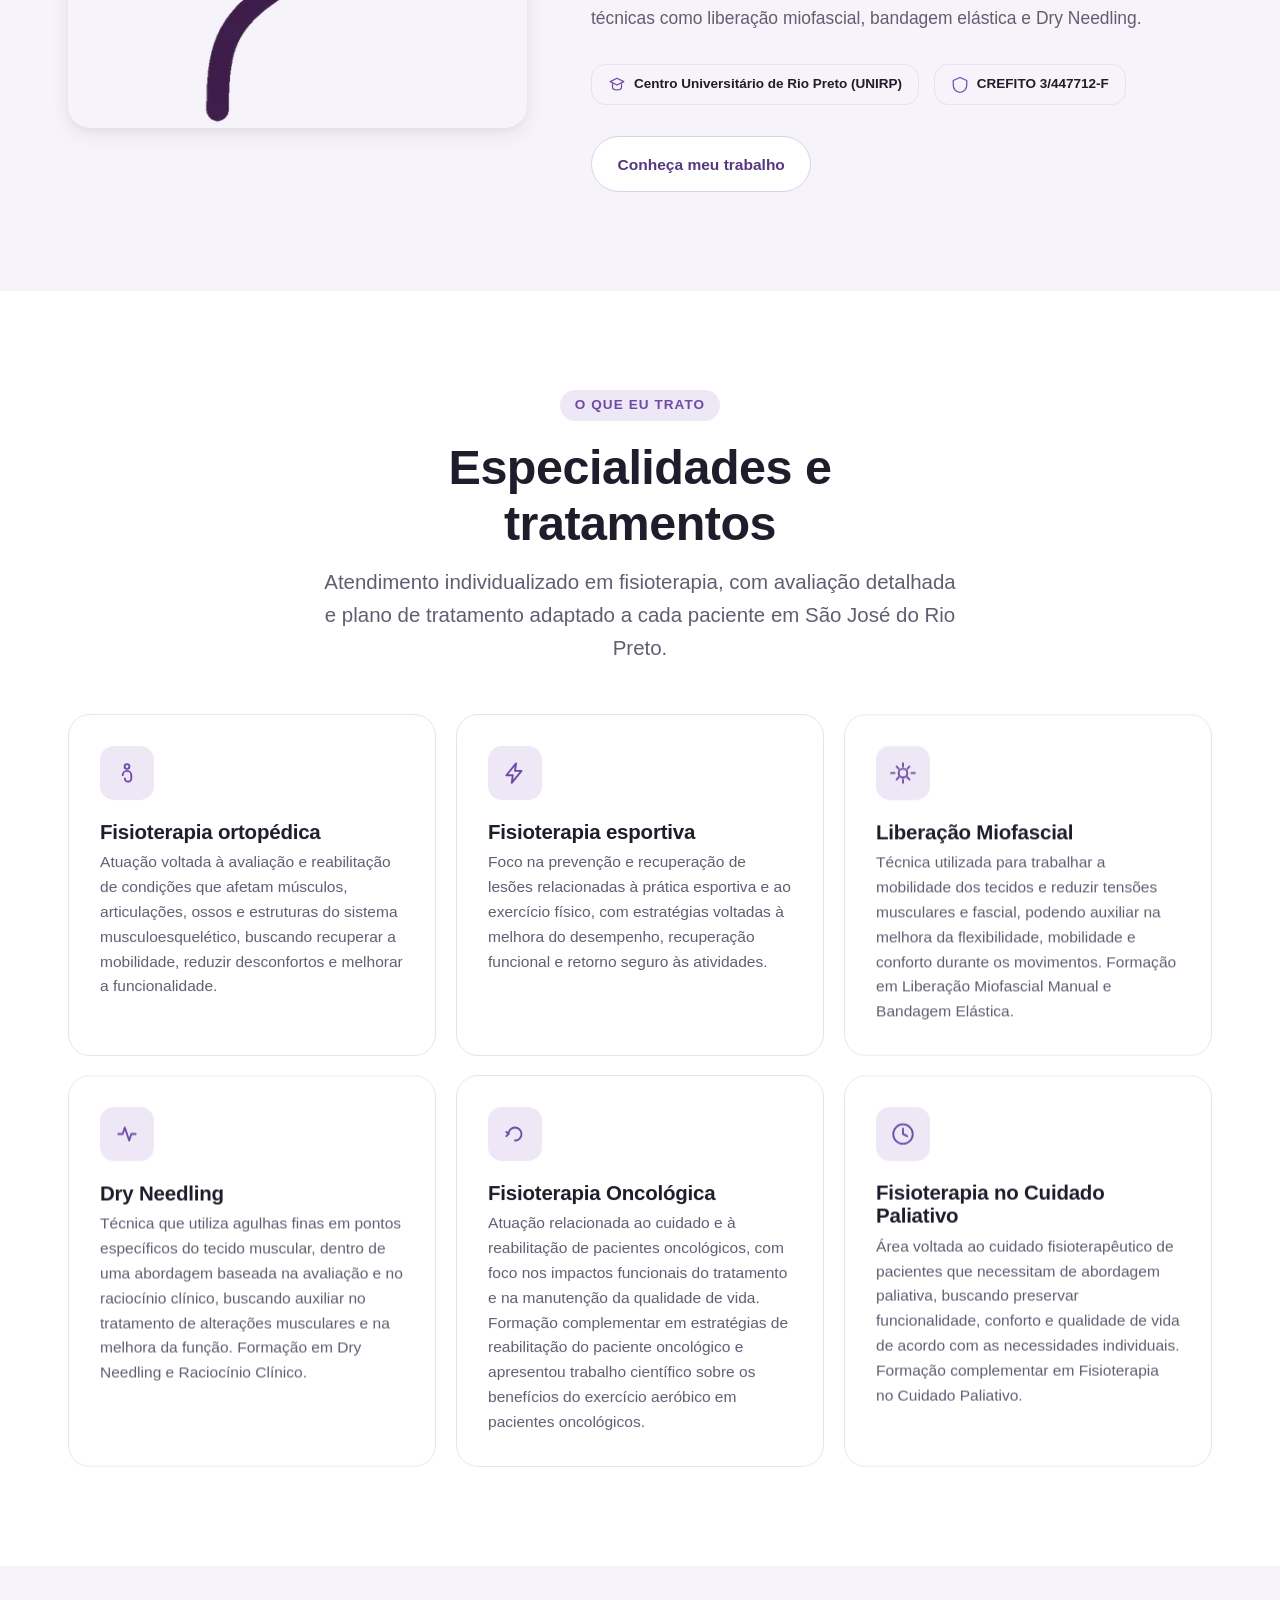
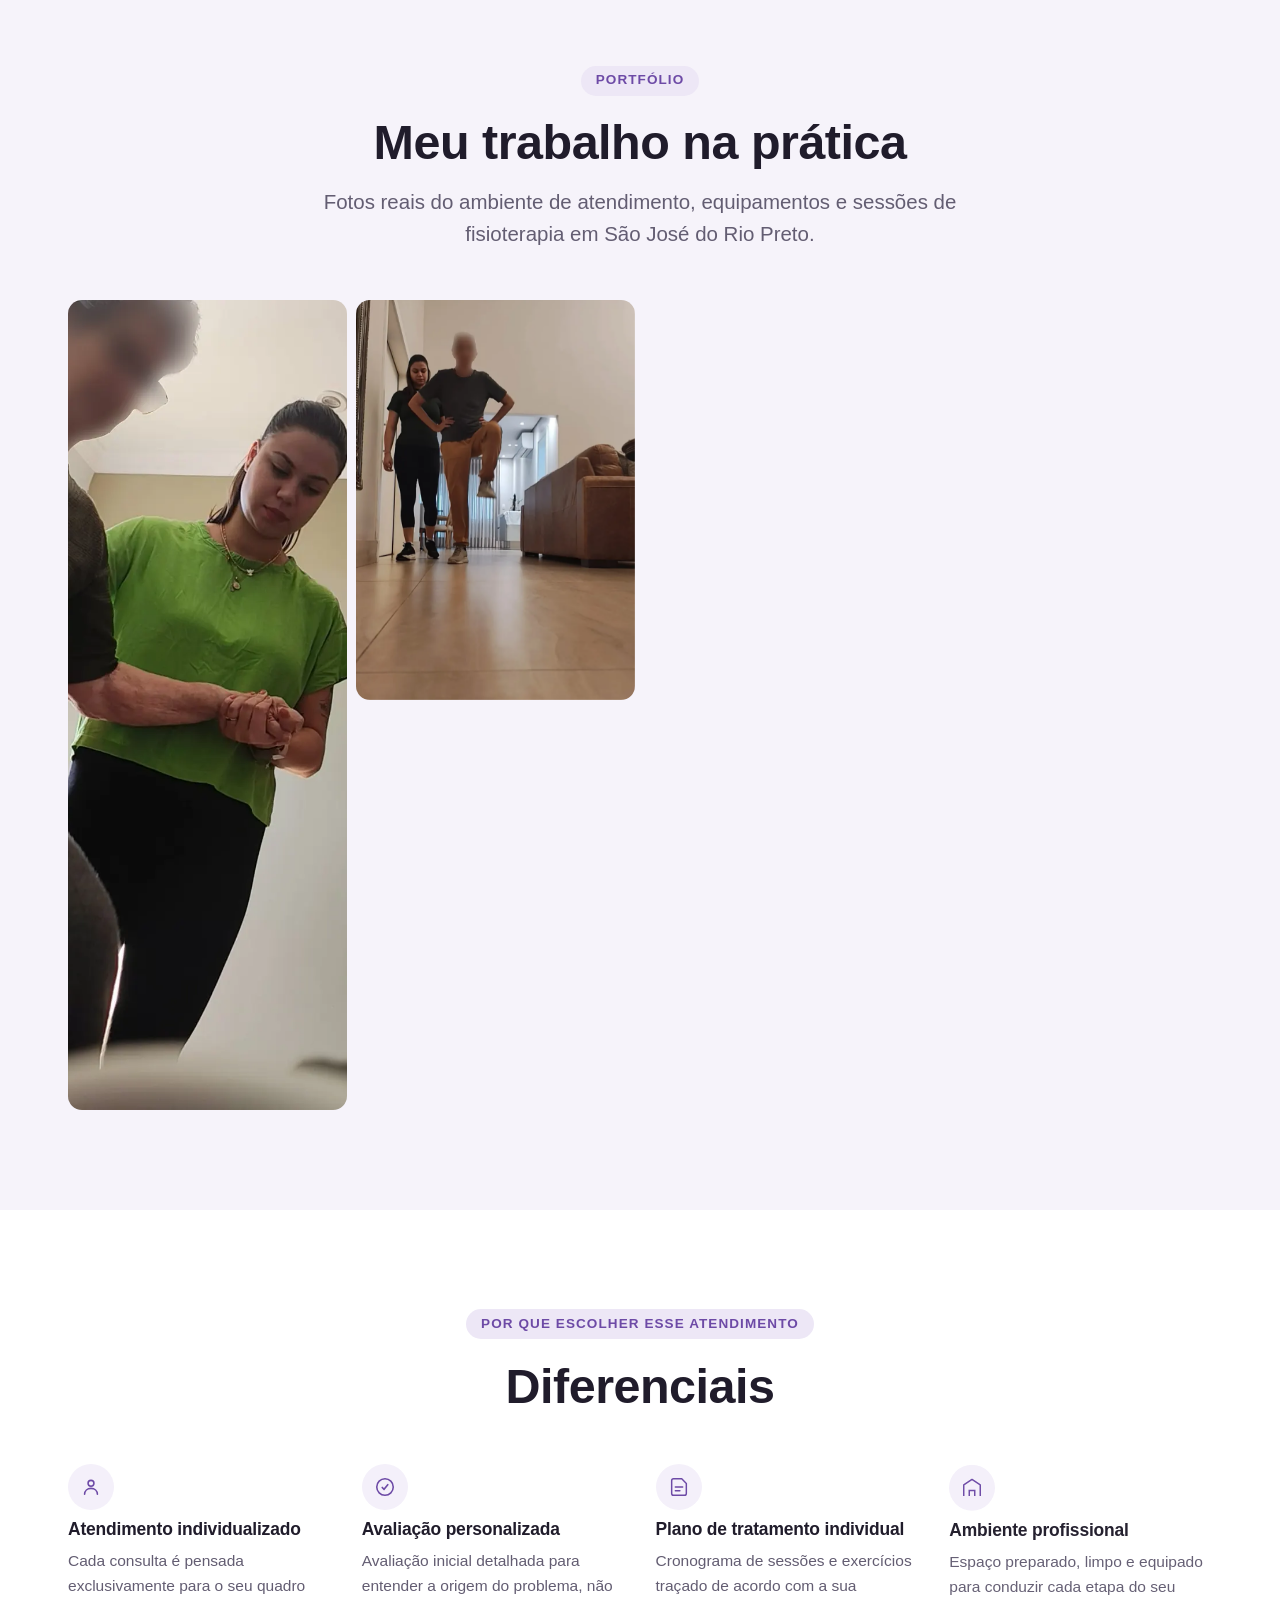
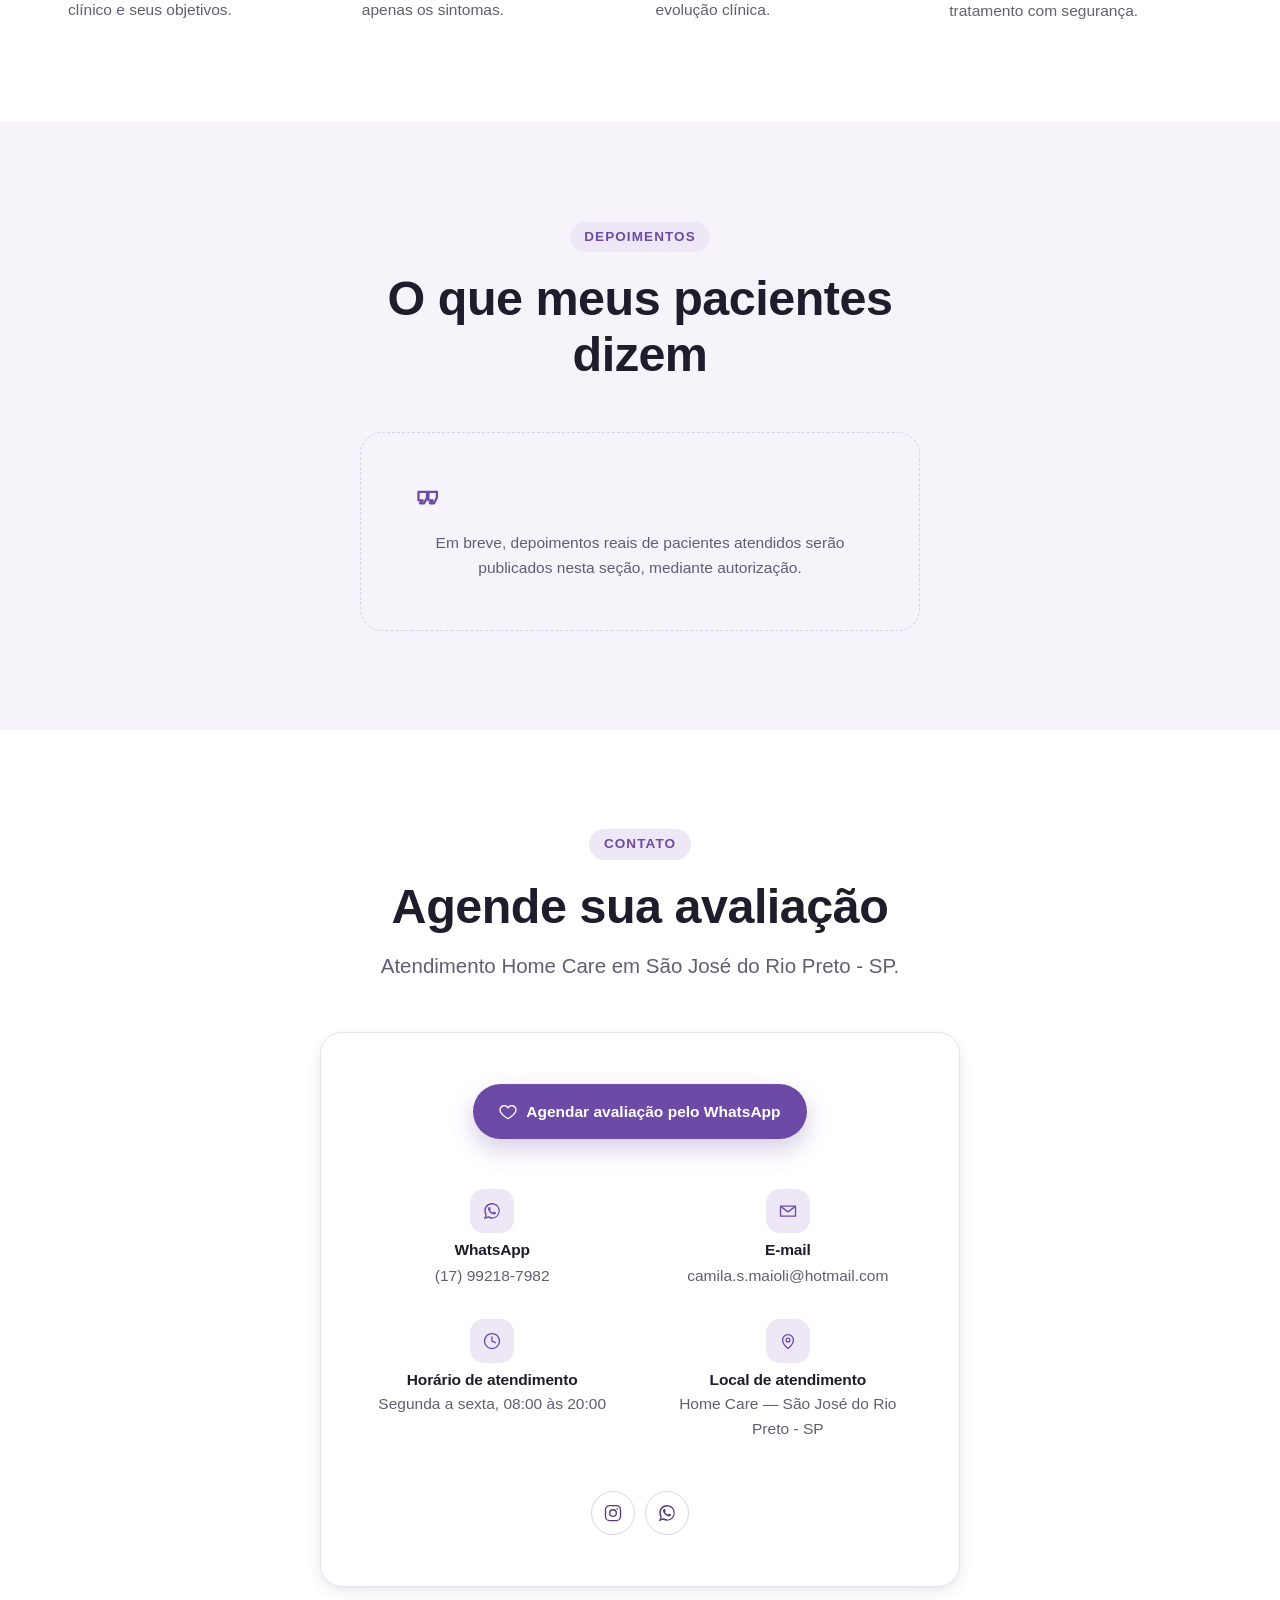
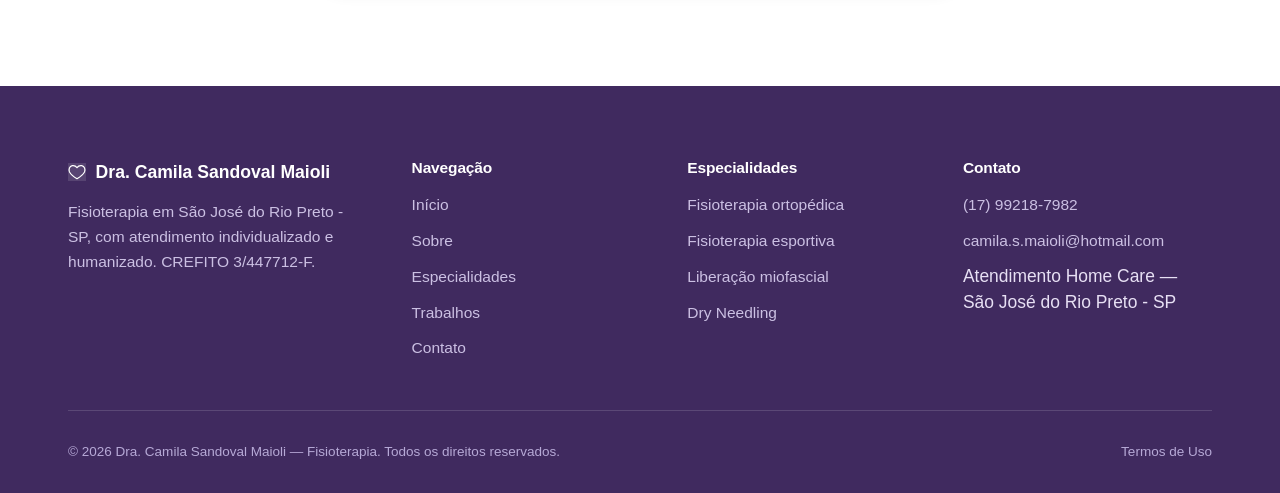
==== commit dab7414a: "logo3" ====
--- a/index.html
+++ b/index.html
@@ -29,7 +29,10 @@
 <meta name="twitter:image" content="https://www.camilamaiolifisio.com.br/assets/img/og-cover.jpg">
 
 <!-- Favicon -->
-<link rel="icon" type="image/x-icon" href="./assets/favicon.ico">
+<link rel="icon" href="/assets/favicon.ico" sizes="any">
+<link rel="icon" type="image/png" sizes="32x32" href="/assets/favicon-32.png">
+<link rel="icon" type="image/png" sizes="16x16" href="/assets/favicon-16.png">
+<link rel="apple-touch-icon" href="/assets/apple-touch-icon.png">
 <link rel="manifest" href="/site.webmanifest">
 
 <link rel="preload" as="image" href="./img/logo.webp">
@@ -44,12 +47,12 @@
   "name": "Dra. Camila Sandoval Maioli — Fisioterapia",
   "alternateName": "Camila Sandoval Maioli Fisioterapeuta",
   "description": "Fisioterapia Home Care em São José do Rio Preto - SP, com atendimento individualizado em domicílio, especializado em reabilitação ortopédica, esportiva e de idosos.",
-  "url": "https://www.SEUDOMINIO.com.br/",
+  "url": "https://www.camilamaiolifisio.com.br/",
   "telephone": "+55-17-99218-7982",
   "email": "camila.s.maioli@hotmail.com",
   "priceRange": "$$",
   "image": [
-    "https://www.SEUDOMINIO.com.br/assets/img/og-cover.jpg"
+    "https://www.camilamaiolifisio.com.br/assets/img/og-cover.jpg"
   ],
   "medicalSpecialty": "PhysicalTherapy",
   "address": {
